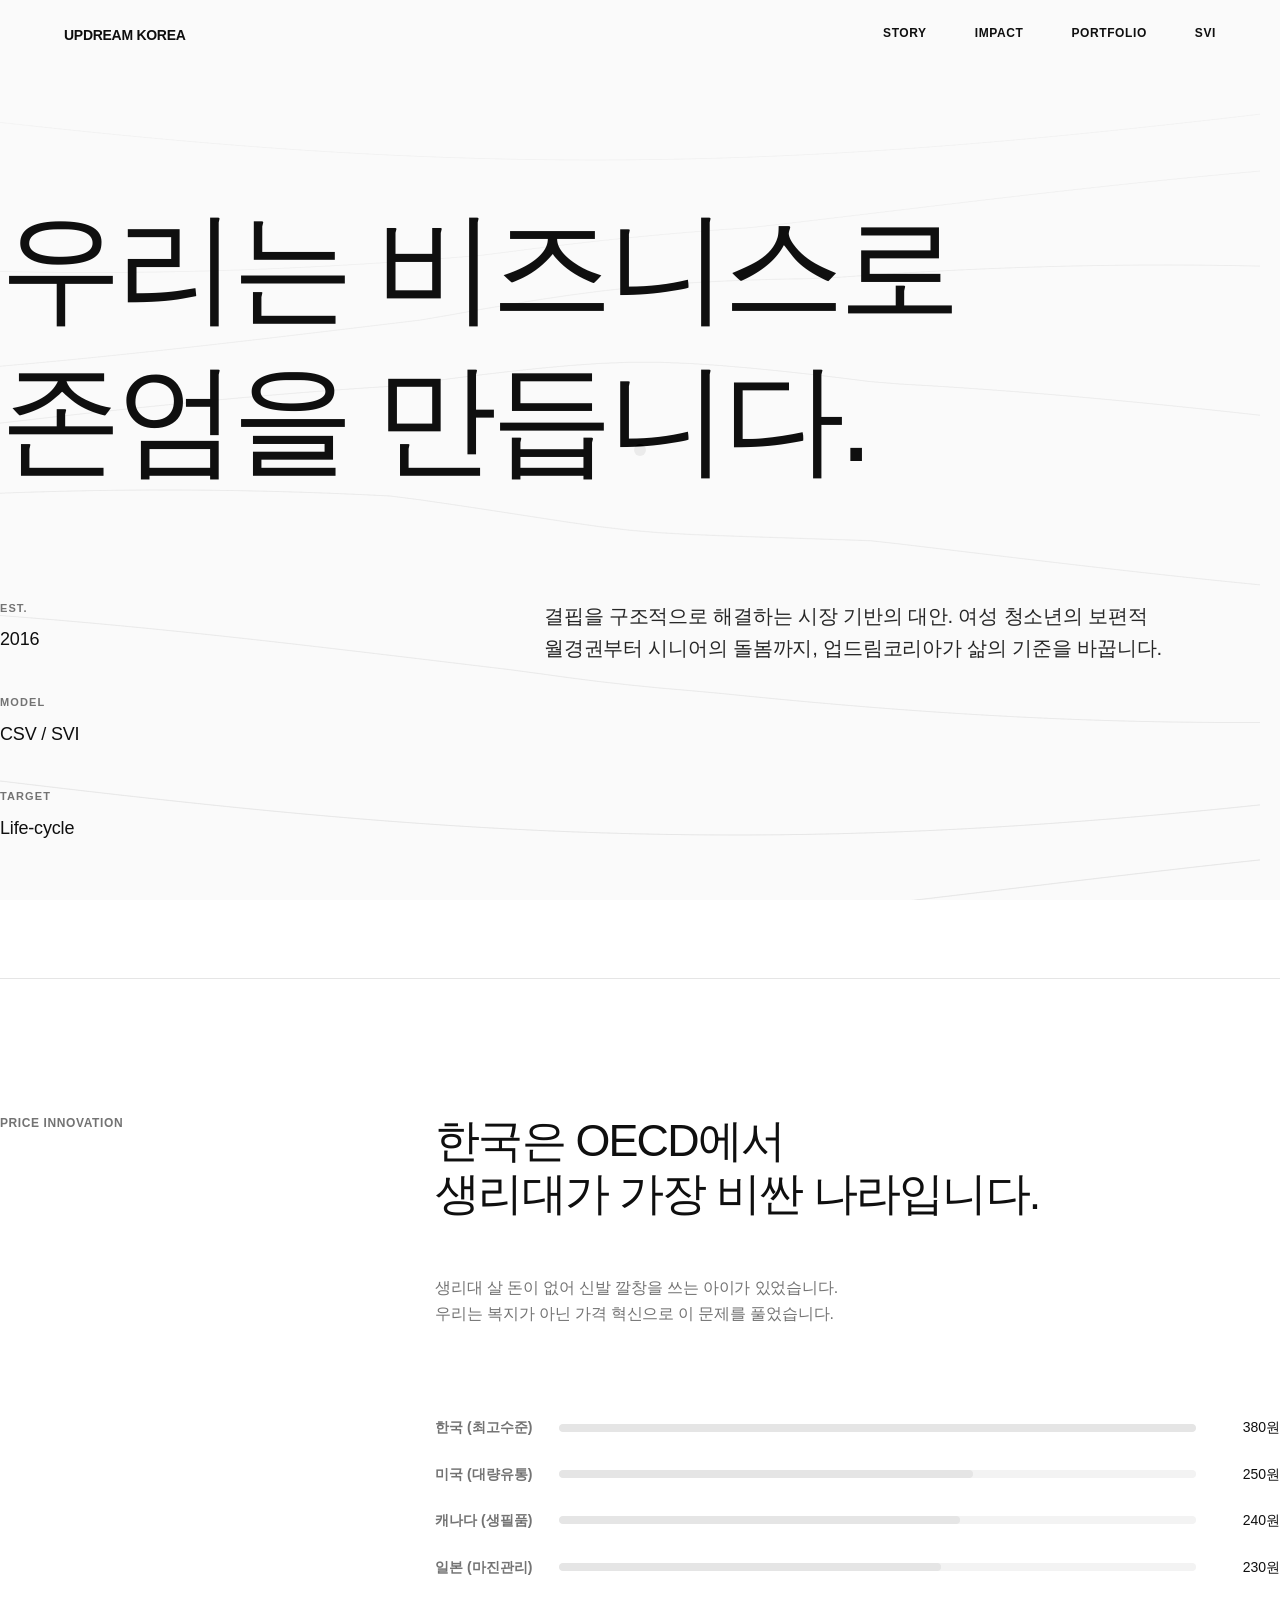
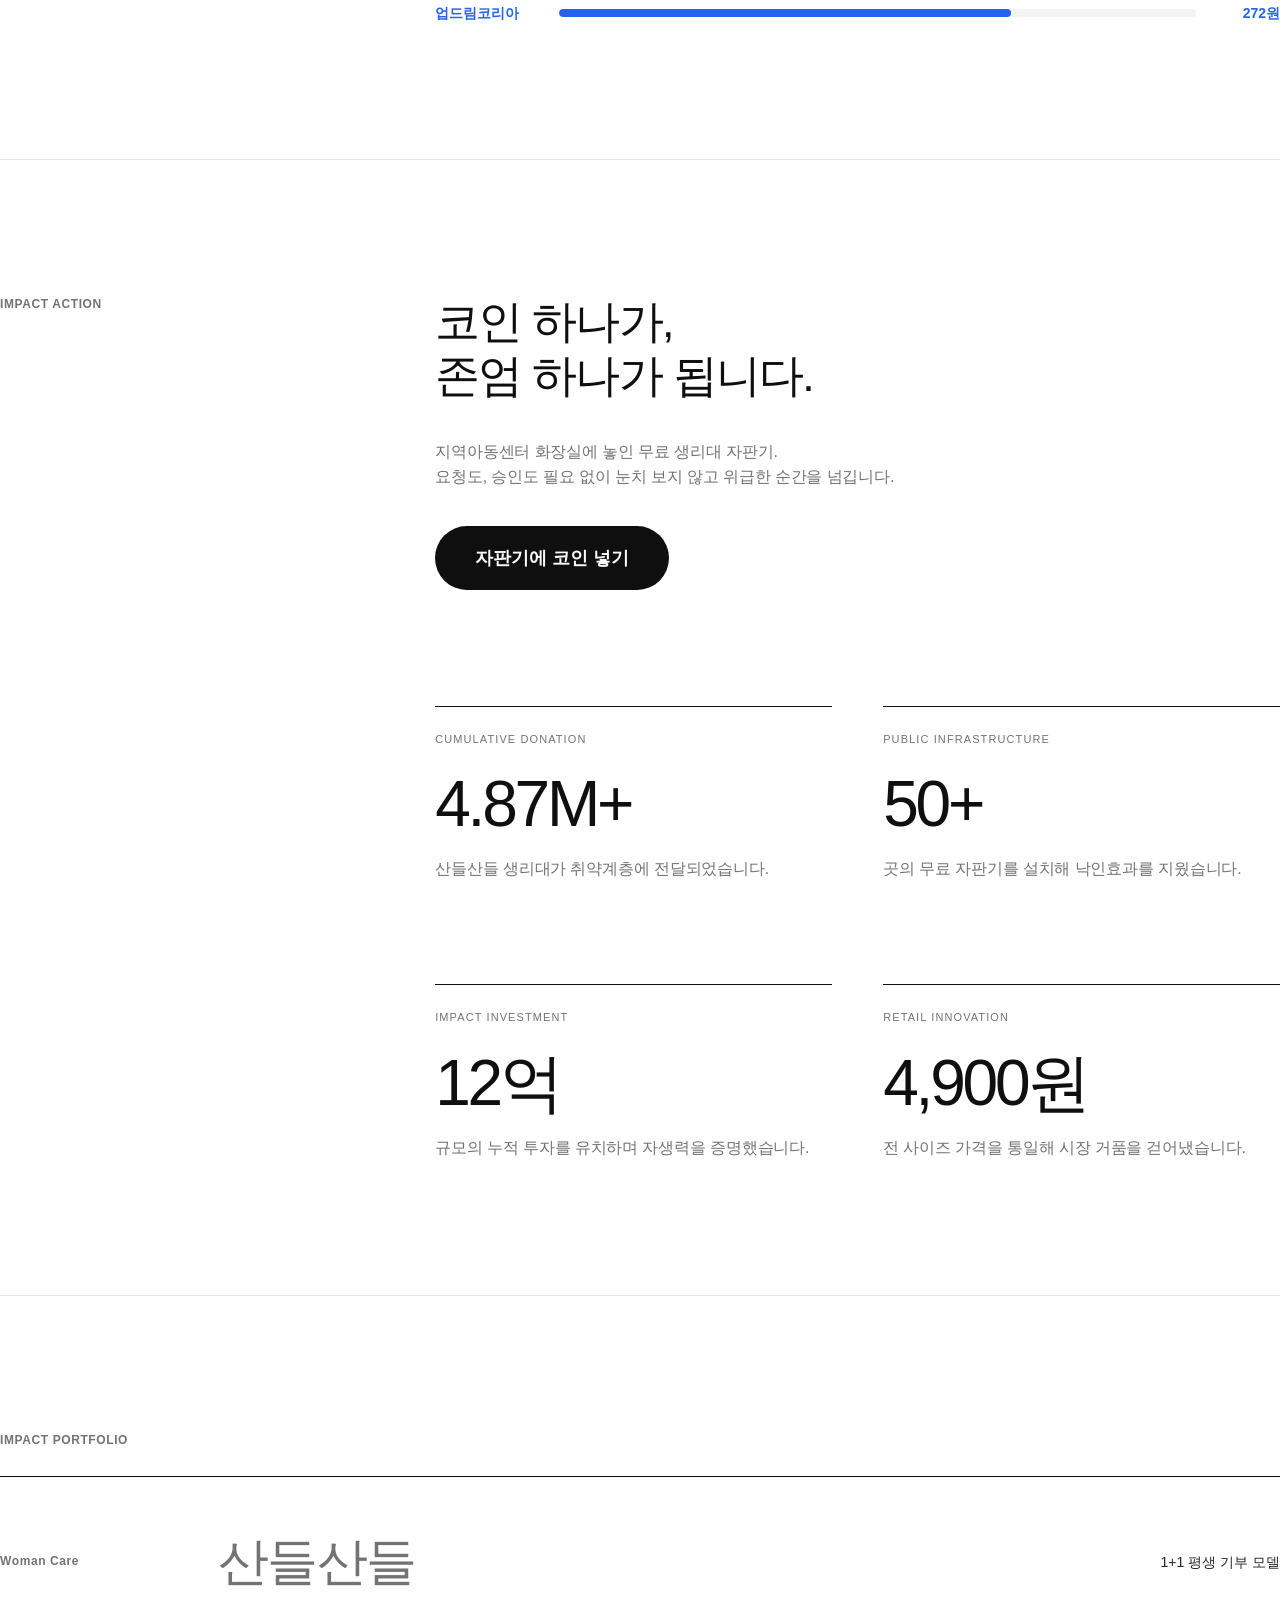
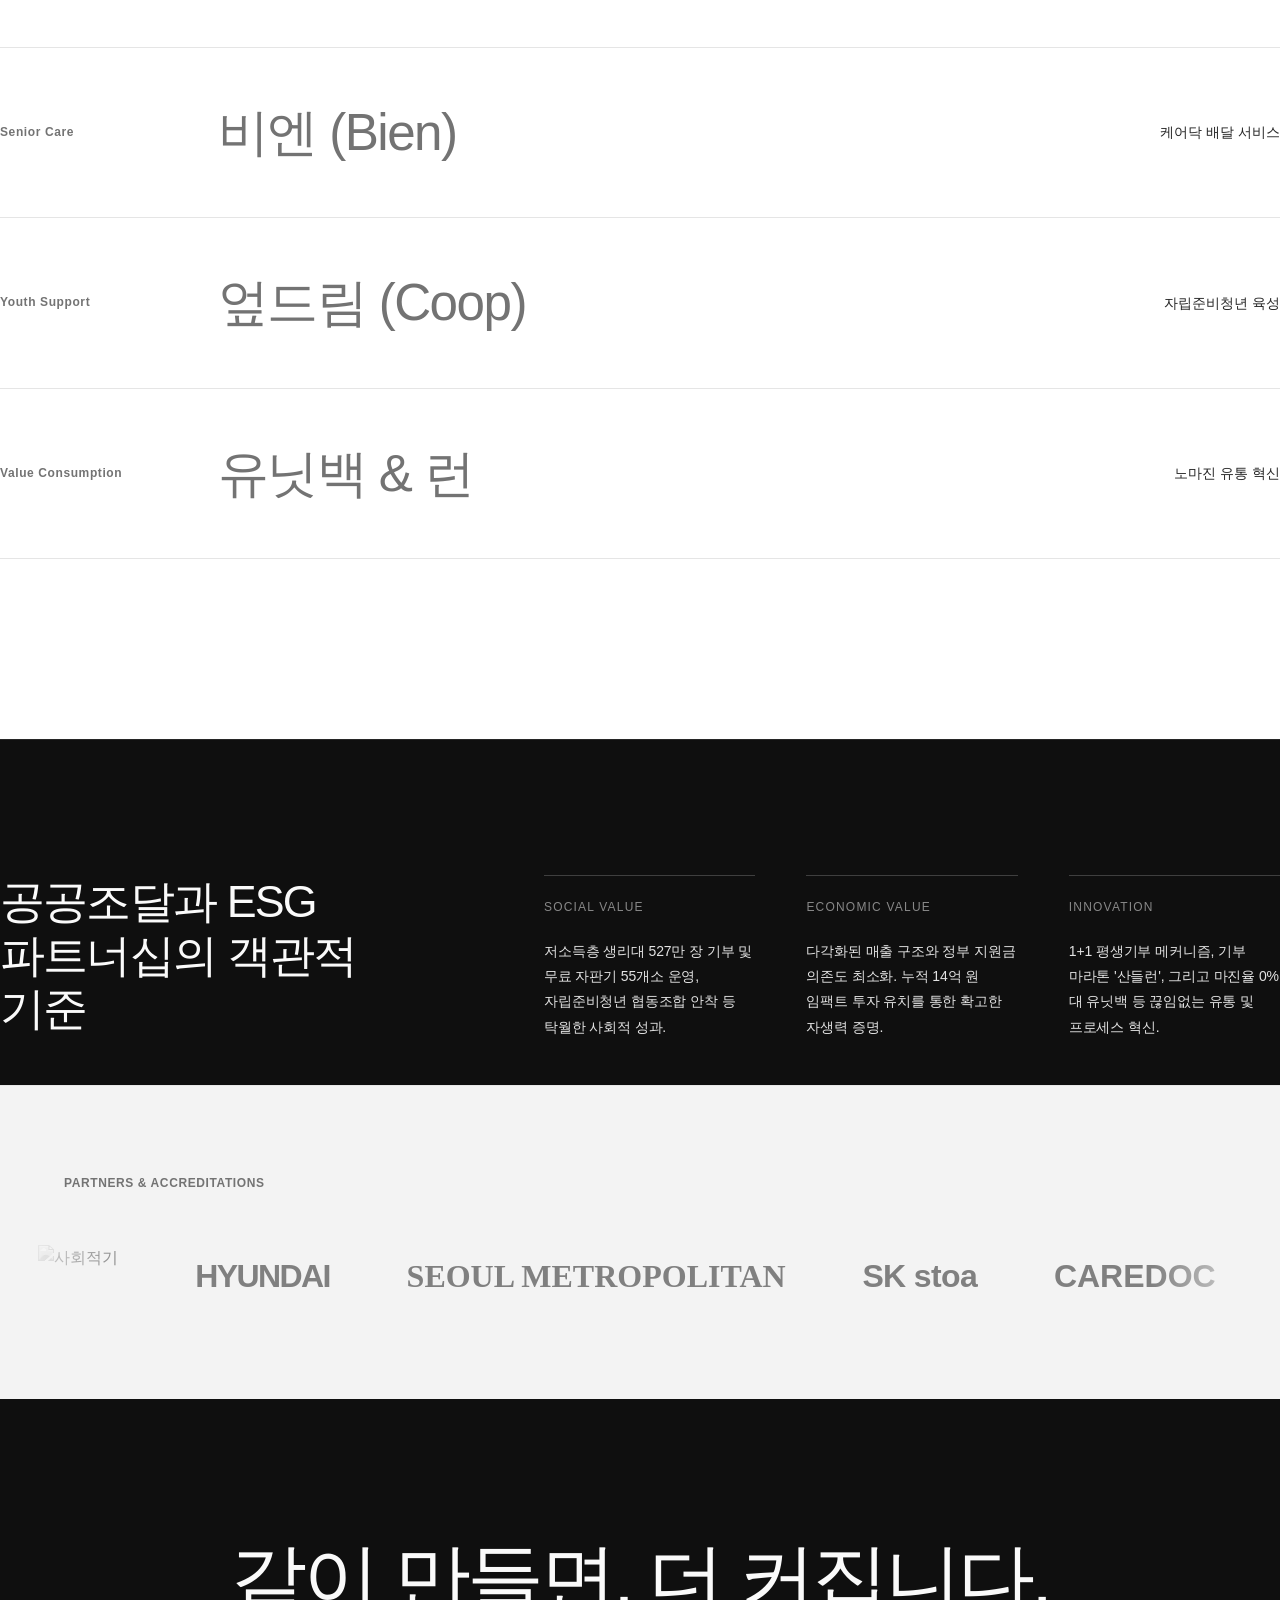
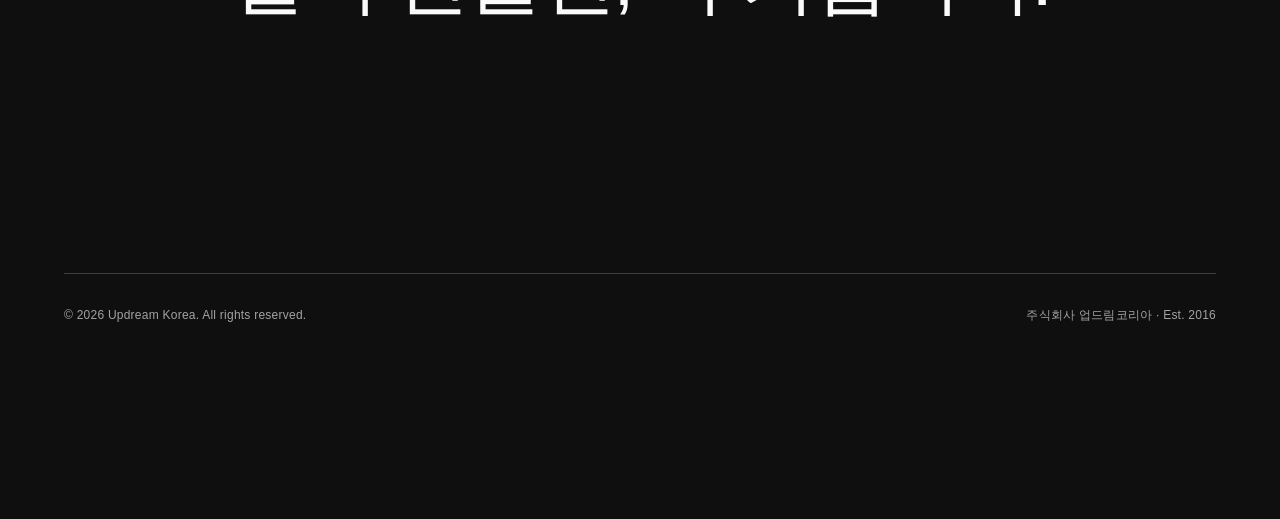
==== udk.html @ 342f90a7 "udk homepage" ====
<!DOCTYPE html>
<html lang="ko">
<head>
    <meta charset="UTF-8">
    <meta name="viewport" content="width=device-width, initial-scale=1.0, maximum-scale=1.0, user-scalable=no">
    <title>Updream Korea | SOTM Edition</title>
    <!-- 고급 폰트 로드 -->
    <link rel="stylesheet" as="style" crossorigin href="https://cdn.jsdelivr.net/gh/orioncactus/pretendard@v1.3.8/dist/web/static/pretendard.css" />
    <!-- 스무스 스크롤 로드 -->
    <script src="https://cdn.jsdelivr.net/gh/studio-freight/lenis@1.0.29/bundled/lenis.min.js"></script>
    <style>
        :root {
            --black: #0F0F0F;
            --white: #FAFAFA;
            --gray-100: #F3F3F3;
            --gray-300: #E5E5E5;
            --gray-500: #737373;
            --gray-800: #262626;
            --primary: #2563EB;
            --font-main: 'Pretendard', -apple-system, sans-serif;
            --ease-out-expo: cubic-bezier(0.19, 1, 0.22, 1);
            
            /* 반응형 넉넉한 좌우 여백 (모바일 최소 24px 보장) */
            --container-pad: clamp(24px, 5vw, 120px);
            --grid-gap: 2vw;
        }

        * { margin: 0; padding: 0; box-sizing: border-box; -webkit-font-smoothing: antialiased; }
        
        @media (hover: hover) and (pointer: fine) {
            body, a, button, .list-item { cursor: none !important; }
        }

        body { background-color: transparent; color: var(--black); font-family: var(--font-main); line-height: 1.6; overflow-x: hidden; }
        body.locked { overflow: hidden; height: 100vh; }

        /* 타이포그래피 */
        h1, h2, h3, h4 { font-weight: 500; letter-spacing: -0.04em; line-height: 1.25; word-break: keep-all; overflow-wrap: break-word; }
        p { letter-spacing: -0.01em; color: var(--gray-500); word-break: keep-all; }
        a { text-decoration: none; color: inherit; }
        
        .grid-container { width: 100%; padding: 0 var(--container-pad); display: grid; grid-template-columns: repeat(12, 1fr); gap: var(--grid-gap); }

        #preloader {
            position: fixed; top: 0; left: 0; width: 100vw; height: 100vh;
            background-color: var(--black); color: var(--white);
            display: flex; flex-direction: column; justify-content: center; align-items: center;
            z-index: 99999; transition: transform 1.2s var(--ease-out-expo); will-change: transform;
        }
        #preloader.hide { transform: translateY(-100%); }
        .loader-counter { font-size: clamp(4rem, 10vw, 12rem); font-weight: 400; letter-spacing: -0.05em; line-height: 1; margin-bottom: 20px;}
        .loader-text { font-size: 11px; text-transform: uppercase; letter-spacing: 0.2em; color: var(--gray-500); overflow: hidden; }
        .loader-text span { display: inline-block; transform: translateY(100%); transition: transform 0.5s ease; }
        .loader-text.active span { transform: translateY(0); }

        #interactive-canvas { position: fixed; top: 0; left: 0; width: 100vw; height: 100vh; z-index: -1; pointer-events: none; background-color: var(--white); }
        main, header, footer { position: relative; z-index: 10; }

        .custom-cursor {
            position: fixed; top: 0; left: 0; width: 12px; height: 12px;
            background-color: var(--black); border-radius: 50%;
            pointer-events: none; z-index: 9999;
            transform: translate(-50%, -50%);
            transition: width 0.4s var(--ease-out-expo), height 0.4s var(--ease-out-expo), background-color 0.4s, opacity 0.3s;
            mix-blend-mode: difference; will-change: transform;
        }
        .custom-cursor.hovered { width: 80px; height: 80px; background-color: #fff; }
        .custom-cursor.hovered::after {
            content: 'VIEW'; position: absolute; top: 50%; left: 50%; transform: translate(-50%, -50%);
            font-size: 10px; font-weight: 600; color: #000; letter-spacing: 0.1em;
        }

        .hover-image-reveal {
            position: fixed; top: 0; left: 0; width: 320px; height: 420px;
            pointer-events: none; z-index: 50; opacity: 0; visibility: hidden;
            transform: scale(0.9); transition: opacity 0.5s ease, transform 0.6s var(--ease-out-expo), visibility 0.5s;
            overflow: hidden; border-radius: 2px; will-change: transform;
        }
        .hover-image-reveal.active { opacity: 1; visibility: visible; transform: scale(1); }
        .hover-image-reveal img { width: 100%; height: 100%; object-fit: cover; filter: grayscale(100%); transform: scale(1.15); transition: transform 0.8s var(--ease-out-expo), filter 0.5s ease; }
        .hover-image-reveal.active img { transform: scale(1); filter: grayscale(0%); }

        .clip-text { overflow: hidden; display: inline-block; vertical-align: top; padding-bottom: 0.1em; } 
        .clip-text span { display: inline-block; transform: translateY(110%); transition: transform 1.2s var(--ease-out-expo); }
        .is-inview .clip-text span, .is-loaded .clip-text span { transform: translateY(0); }

        .fade-in { opacity: 0; transform: translateY(30px); transition: opacity 1.5s var(--ease-out-expo), transform 1.5s var(--ease-out-expo); }
        .is-inview.fade-in, .is-inview .fade-in, .is-loaded .fade-in { opacity: 1; transform: translateY(0); }

        header {
            position: fixed; top: 0; left: 0; right: 0;
            padding: 24px var(--container-pad); display: flex; justify-content: space-between; align-items: center;
            background: rgba(250, 250, 250, 0); z-index: 100;
            transition: transform 0.6s var(--ease-out-expo), background-color 0.6s ease, border-bottom 0.6s ease;
        }
        header.hide { transform: translateY(-100%); }
        header.scrolled { background: rgba(250, 250, 250, 0.85); backdrop-filter: blur(12px); -webkit-backdrop-filter: blur(12px); border-bottom: 1px solid rgba(0,0,0,0.05); }

        .logo { font-size: 14px; font-weight: 700; letter-spacing: -0.02em; text-transform: uppercase; }
        .nav-links { display: flex; gap: 48px; font-size: 12px; font-weight: 600; text-transform: uppercase; letter-spacing: 0.05em; }
        .nav-links a { position: relative; overflow: hidden; padding-bottom: 4px; }
        .nav-links a::after { content: ''; position: absolute; bottom: 0; left: 0; width: 100%; height: 1px; background-color: var(--black); transform: translateX(-101%); transition: transform 0.5s var(--ease-out-expo); }
        .nav-links a:hover::after { transform: translateX(0); }

        .hero { padding: 22vh 0 15vh; min-height: 100vh; display: flex; flex-direction: column; justify-content: flex-end; }
        .hero-title { grid-column: 1 / 13; font-size: clamp(3rem, 9.5vw, 11rem); margin-bottom: 8vh; line-height: 1.15; letter-spacing: -0.05em; }
        
        .hero-bottom-area { grid-column: 1 / 13; display: grid; grid-template-columns: repeat(12, 1fr); gap: var(--grid-gap); align-items: start;}
        .hero-meta { grid-column: 1 / 5; display: flex; flex-direction: column; gap: 40px; font-size: 11px; text-transform: uppercase; letter-spacing: 0.1em; font-weight: 600; color: var(--gray-500); }
        .meta-item { display: flex; flex-direction: column; gap: 8px; }
        .meta-value { font-size: 18px; font-weight: 500; letter-spacing: -0.01em; color: var(--black); text-transform: none; }
        .hero-subtitle { grid-column: 6 / 12; font-size: clamp(1.1rem, 1.6vw, 1.8rem); font-weight: 400; line-height: 1.6; color: var(--gray-800); }

        .content-section { padding: 15vh 0; border-top: 1px solid rgba(0,0,0,0.1); }
        .section-label { grid-column: 1 / 4; font-size: 12px; font-weight: 600; text-transform: uppercase; letter-spacing: 0.05em; color: var(--gray-500); }
        
        .pricing-content { grid-column: 5 / 13; display: flex; flex-direction: column; gap: 6vh; }
        .pricing-title { font-size: clamp(2rem, 3.5vw, 4.5rem); line-height: 1.2; letter-spacing: -0.04em; color: var(--black); }
        
        /* Bar Chart UI */
        .chart-container { display: flex; flex-direction: column; gap: 24px; margin-top: 4vh; }
        .bar-row { display: grid; grid-template-columns: 100px 1fr 60px; align-items: center; gap: 24px; font-size: 14px; }
        .bar-name { font-weight: 600; color: var(--gray-500); }
        .bar-track { width: 100%; height: 8px; background-color: var(--gray-100); border-radius: 4px; overflow: hidden; }
        .bar-fill { height: 100%; background-color: var(--gray-300); width: 0%; transition: width 1.5s var(--ease-out-expo); border-radius: 4px; }
        .bar-row.highlight .bar-fill { background-color: var(--primary); }
        .bar-row.highlight .bar-name, .bar-row.highlight .bar-price { color: var(--primary); font-weight: 700; }
        .bar-price { text-align: right; font-weight: 500; }

        /* Coin Button UI */
        .coin-action { grid-column: 5 / 13; display: flex; flex-direction: column; gap: 4vh; align-items: flex-start; }
        .coin-title { font-size: clamp(2rem, 3.5vw, 4.5rem); line-height: 1.2; letter-spacing: -0.04em; color: var(--black); }
        .coin-btn { 
            display: inline-flex; align-items: center; justify-content: center;
            padding: 20px 40px; font-size: 18px; font-weight: 600; color: var(--white);
            background-color: var(--black); border-radius: 99px; border: none;
            transition: all 0.4s var(--ease-out-expo);
        }
        .coin-btn:hover { transform: scale(1.05); background-color: var(--gray-800); }
        .coin-btn.success { background-color: var(--primary); transform: scale(1); pointer-events: none; }

        .data-content { grid-column: 5 / 13; display: grid; grid-template-columns: repeat(2, 1fr); gap: 8vw 4vw; }
        .data-block { border-top: 1px solid var(--black); padding-top: 24px; }
        .data-label { font-size: 11px; text-transform: uppercase; color: var(--gray-500); margin-bottom: 24px; display: block; letter-spacing: 0.1em;}
        .data-number { font-size: clamp(3rem, 5vw, 6rem); font-weight: 400; letter-spacing: -0.05em; line-height: 1; margin-bottom: 20px; }
        
        .list-wrapper { grid-column: 1 / 13; border-top: 1px solid var(--black); }
        .list-item { display: grid; grid-template-columns: repeat(12, 1fr); gap: var(--grid-gap); align-items: center; padding: 6vh 0; border-bottom: 1px solid rgba(0,0,0,0.1); transition: background-color 0.5s; position: relative; }
        .list-item:hover { background-color: rgba(240, 240, 240, 0.5); }
        .list-item:hover .item-title { padding-left: 2vw; color: var(--black); }
        .item-category { grid-column: 1 / 3; font-size: 12px; color: var(--gray-500); font-weight: 600; letter-spacing: 0.05em; }
        .item-title { grid-column: 3 / 10; font-size: clamp(2rem, 4vw, 5rem); font-weight: 400; letter-spacing: -0.03em; color: var(--gray-500); transition: padding-left 0.6s var(--ease-out-expo), color 0.5s ease; line-height: 1.2; }
        .item-metric { grid-column: 10 / 13; font-size: 14px; font-weight: 500; text-align: right; color: var(--gray-800); }

        /* SVI 영역과 푸터의 배경색을 완벽히 통일하고 간격을 조절합니다 */
        .svi-section { padding: 15vh 0 5vh; background: var(--black); color: var(--white); border-top: 1px solid rgba(255,255,255,0.1);}
        .svi-title { grid-column: 1 / 5; font-size: clamp(2rem, 3.5vw, 4rem); line-height: 1.2; }
        .svi-grid { grid-column: 6 / 13; display: grid; grid-template-columns: repeat(3, 1fr); gap: 4vw; }
        .svi-item { border-top: 1px solid rgba(255,255,255,0.2); padding-top: 24px; }
        .svi-item h4 { font-size: 12px; text-transform: uppercase; letter-spacing: 0.1em; color: #888; margin-bottom: 24px; }
        .svi-item p { font-size: 14px; color: var(--white); line-height: 1.8; opacity: 0.9;}

        /* Infinite Marquee Section (Light Mode Refined) */
        .partners-section { background: var(--gray-100); padding: 10vh 0; overflow: hidden; border-top: 1px solid rgba(0,0,0,0.05); }
        .marquee-wrapper { position: relative; display: flex; width: 100vw; overflow: hidden; mask-image: linear-gradient(to right, transparent, black 10%, black 90%, transparent); -webkit-mask-image: linear-gradient(to right, transparent, black 10%, black 90%, transparent); }
        .marquee-track { display: flex; white-space: nowrap; align-items: center; gap: 6vw; padding: 0 3vw; animation: scroll-left 40s linear infinite; will-change: transform; }
        .marquee-wrapper:hover .marquee-track { animation-play-state: paused; }
        
        @keyframes scroll-left { 0% { transform: translateX(0); } 100% { transform: translateX(calc(-50% - 3vw)); } }
        
        /* 밝은 배경에 맞춘 로고 스타일링 */
        .partner-item { display: inline-flex; align-items: center; justify-content: center; opacity: 0.5; transition: all 0.4s var(--ease-out-expo); cursor: none; }
        .partner-item.txt-logo { font-size: clamp(20px, 3vw, 32px); color: var(--black); } /* 텍스트 색상 검은색으로 변경 */
        .partner-item img { height: clamp(40px, 5vw, 64px); object-fit: contain; filter: grayscale(100%); transition: all 0.4s var(--ease-out-expo); mix-blend-mode: multiply; } /* 밝은 배경에 맞게 블렌드 모드 수정 */
        
        .marquee-wrapper:hover .partner-item { opacity: 0.2; }
        .marquee-wrapper .partner-item:hover { opacity: 1; transform: scale(1.1); }
        .partner-item:hover img { filter: grayscale(0%); mix-blend-mode: normal; } /* 호버 시 원본 색상 */

        /* Footer */
        /* 불필요한 거대 패딩을 줄이고, 최소 높이를 지정하여 중앙 정렬 유도 */
        footer { padding: 15vh 0 5vh; background: var(--black); color: var(--white); display: flex; flex-direction: column; justify-content: space-between; min-height: 80vh; }
        
        /* CTA 래퍼의 하단 마진을 완전히 제거하고 위아래 자동 여백으로 중앙 정렬 */
        .footer-cta-wrap { grid-column: 1 / 13; margin-top: auto; margin-bottom: auto; text-align: center; display: flex; justify-content: center; align-items: center;}
        
        .magnetic-wrap { display: inline-block; padding: 40px; cursor: pointer; }
        .footer-cta { font-size: clamp(3rem, 6vw, 8rem); font-weight: 400; line-height: 1.1; letter-spacing: -0.05em; display: inline-block; position: relative; transition: transform 0.4s cubic-bezier(0.175, 0.885, 0.32, 1.275); will-change: transform; }
        .footer-cta a { color: var(--white); transition: color 0.3s; }
        .footer-cta a:hover { color: var(--gray-500); }
        .footer-cta::after { content: ''; position: absolute; bottom: 0; left: 0; width: 100%; height: 2px; background-color: var(--white); transform: scaleX(0); transform-origin: right; transition: transform 0.6s var(--ease-out-expo); }
        .magnetic-wrap:hover .footer-cta::after { transform: scaleX(1); transform-origin: left; }

        /* 하단 정보 섹션 위쪽 여백 조정 */
        .footer-info { grid-column: 1 / 13; border-top: 1px solid rgba(255,255,255,0.2); padding-top: 32px; display: flex; justify-content: space-between; font-size: 12px; color: #A3A3A3; letter-spacing: 0.02em; margin-top: 10vh;}

        @media (max-width: 992px) {
            h1, h2, h3, h4, .item-title, .pricing-title, .coin-title, .svi-title, .footer-cta { line-height: 1.35 !important; }
            .hero-title { font-size: 13vw; margin-bottom: 8vh; word-break: keep-all; }
            
            .hero-bottom-area { display: flex; flex-direction: column; gap: 40px; }
            .hero-meta { flex-direction: row; flex-wrap: wrap; gap: 24px; margin-bottom: 0; }
            .hero-subtitle { font-size: 1.1rem; line-height: 1.6; }
            
            .section-label { grid-column: 1 / 13; margin-bottom: 4vh; }
            .pricing-content, .coin-action, .data-content { grid-column: 1 / 13; }
            .data-content { grid-template-columns: 1fr; gap: 8vh; }
            
            .item-category { grid-column: 1 / 13; margin-bottom: 1vh;}
            .item-title { grid-column: 1 / 13; font-size: 9vw;}
            .item-metric { grid-column: 1 / 13; text-align: left; margin-top: 2vh;}

            .svi-title { grid-column: 1 / 13; margin-bottom: 6vh; }
            .svi-grid { grid-column: 1 / 13; grid-template-columns: 1fr; gap: 6vh; }
            
            /* 모바일에서 푸터 최소 높이 조정 */
            footer { min-height: 60vh; padding: 10vh 0 5vh;}
        }
        @media (max-width: 768px) { 
            .nav-links { display: none; } 
            .footer-info { flex-direction: column; gap: 16px; text-align: center; }
            .bar-row { grid-template-columns: 80px 1fr 50px; }
        }
    </style>
</head>
<body class="locked">

    <!-- Preloader -->
    <div id="preloader">
        <div class="loader-counter" id="loader-count">0</div>
        <div class="loader-text" id="loader-text"><span>Loading Social Impact</span></div>
    </div>

    <!-- Canvas Background -->
    <canvas id="interactive-canvas"></canvas>

    <!-- Custom Cursor -->
    <div class="custom-cursor" id="cursor"></div>

    <!-- Floating Hover Image -->
    <div class="hover-image-reveal" id="hover-img-container">
        <img src="" alt="Portfolio Preview" id="hover-img">
    </div>

    <!-- Header -->
    <header id="header">
        <div class="logo">Updream Korea</div>
        <nav class="nav-links">
            <a href="#" class="custom-hover">Story</a>
            <a href="#" class="custom-hover">Impact</a>
            <a href="#" class="custom-hover">Portfolio</a>
            <a href="#" class="custom-hover">SVI</a>
        </nav>
    </header>

    <main id="main-content">
        <section class="hero grid-container observer-target">
            <h1 class="hero-title" data-parallax="0.05">
                <div class="clip-text"><span>우리는 비즈니스로</span></div><br>
                <div class="clip-text"><span style="transition-delay: 0.1s">존엄을 만듭니다.</span></div>
            </h1>
            
            <div class="hero-bottom-area fade-in" style="transition-delay: 0.4s">
                <div class="hero-meta">
                    <div class="meta-item"><span>Est.</span><span class="meta-value">2016</span></div>
                    <div class="meta-item"><span>Model</span><span class="meta-value">CSV / SVI</span></div>
                    <div class="meta-item"><span>Target</span><span class="meta-value">Life-cycle</span></div>
                </div>
                <p class="hero-subtitle">
                    결핍을 구조적으로 해결하는 시장 기반의 대안. 여성 청소년의 보편적 월경권부터 시니어의 돌봄까지, 업드림코리아가 삶의 기준을 바꿉니다.
                </p>
            </div>
        </section>

        <section class="content-section grid-container observer-target">
            <div class="section-label" data-parallax="-0.03">Price Innovation</div>
            <div class="pricing-content fade-in">
                <h2 class="pricing-title">한국은 OECD에서<br>생리대가 가장 비싼 나라입니다.</h2>
                <p>생리대 살 돈이 없어 신발 깔창을 쓰는 아이가 있었습니다.<br>우리는 복지가 아닌 가격 혁신으로 이 문제를 풀었습니다.</p>
                
                <div class="chart-container">
                    <div class="bar-row">
                        <span class="bar-name">한국 (최고수준)</span>
                        <div class="bar-track"><div class="bar-fill" data-width="100%"></div></div>
                        <span class="bar-price">380원</span>
                    </div>
                    <div class="bar-row">
                        <span class="bar-name">미국 (대량유통)</span>
                        <div class="bar-track"><div class="bar-fill" data-width="65%"></div></div>
                        <span class="bar-price">250원</span>
                    </div>
                    <div class="bar-row">
                        <span class="bar-name">캐나다 (생필품)</span>
                        <div class="bar-track"><div class="bar-fill" data-width="63%"></div></div>
                        <span class="bar-price">240원</span>
                    </div>
                    <div class="bar-row">
                        <span class="bar-name">일본 (마진관리)</span>
                        <div class="bar-track"><div class="bar-fill" data-width="60%"></div></div>
                        <span class="bar-price">230원</span>
                    </div>
                    <div class="bar-row highlight">
                        <span class="bar-name">업드림코리아</span>
                        <div class="bar-track"><div class="bar-fill" data-width="71%"></div></div>
                        <span class="bar-price">272원</span>
                    </div>
                </div>
            </div>
        </section>

        <section class="content-section grid-container observer-target">
            <div class="section-label" data-parallax="-0.03">Impact Action</div>
            
            <div class="coin-action fade-in">
                <h2 class="coin-title">코인 하나가,<br>존엄 하나가 됩니다.</h2>
                <p>지역아동센터 화장실에 놓인 무료 생리대 자판기.<br>요청도, 승인도 필요 없이 눈치 보지 않고 위급한 순간을 넘깁니다.</p>
                <button class="coin-btn custom-hover" id="coin-btn">자판기에 코인 넣기</button>
            </div>

            <div class="data-content fade-in" style="margin-top: 10vh;">
                <div class="data-block">
                    <span class="data-label">Cumulative Donation</span>
                    <div class="data-number"><span class="counter" data-target="5.27" data-format="float">0.00</span>M+</div>
                    <p>산들산들 생리대가 취약계층에 전달되었습니다.</p>
                </div>
                <div class="data-block">
                    <span class="data-label">Public Infrastructure</span>
                    <div class="data-number"><span class="counter" data-target="55" data-format="int">0</span>+</div>
                    <p>곳의 무료 자판기를 설치해 낙인효과를 지웠습니다.</p>
                </div>
                <div class="data-block">
                    <span class="data-label">Impact Investment</span>
                    <div class="data-number"><span class="counter" data-target="14" data-format="int">0</span>억</div>
                    <p>규모의 누적 투자를 유치하며 자생력을 증명했습니다.</p>
                </div>
                <div class="data-block">
                    <span class="data-label">Retail Innovation</span>
                    <div class="data-number">4,900원</div>
                    <p>전 사이즈 가격을 통일해 시장 거품을 걷어냈습니다.</p>
                </div>
            </div>
        </section>

        <section class="content-section grid-container observer-target" style="padding-bottom: 20vh;">
            <div class="section-label" data-parallax="-0.05">Impact Portfolio</div>
            <div class="list-wrapper fade-in">
                <div class="list-item custom-hover portfolio-item" data-img="https://images.unsplash.com/photo-1596392927852-2a4273305b0d?q=80&w=600&auto=format&fit=crop">
                    <div class="item-category">Woman Care</div>
                    <div class="item-title">산들산들</div>
                    <div class="item-metric">1+1 평생 기부 모델</div>
                </div>
                <div class="list-item custom-hover portfolio-item" data-img="https://images.unsplash.com/photo-1529156069898-49953e39b3ac?q=80&w=600&auto=format&fit=crop">
                    <div class="item-category">Senior Care</div>
                    <div class="item-title">비엔 (Bien)</div>
                    <div class="item-metric">케어닥 배달 서비스</div>
                </div>
                <div class="list-item custom-hover portfolio-item" data-img="https://images.unsplash.com/photo-1517486808906-6ca8b3f04846?q=80&w=600&auto=format&fit=crop">
                    <div class="item-category">Youth Support</div>
                    <div class="item-title">엎드림 (Coop)</div>
                    <div class="item-metric">자립준비청년 육성</div>
                </div>
                <div class="list-item custom-hover portfolio-item" data-img="https://images.unsplash.com/photo-1553531384-cc64ac80f931?q=80&w=600&auto=format&fit=crop">
                    <div class="item-category">Value Consumption</div>
                    <div class="item-title">유닛백 & 런</div>
                    <div class="item-metric">노마진 유통 혁신</div>
                </div>
            </div>
        </section>

        <section class="svi-section grid-container observer-target">
            <h2 class="svi-title fade-in">공공조달과 ESG<br>파트너십의 객관적 기준</h2>
            <div class="svi-grid fade-in" style="transition-delay: 0.2s;">
                <div class="svi-item custom-hover">
                    <h4>Social Value</h4>
                    <p>저소득층 생리대 527만 장 기부 및 무료 자판기 55개소 운영, 자립준비청년 협동조합 안착 등 탁월한 사회적 성과.</p>
                </div>
                <div class="svi-item custom-hover">
                    <h4>Economic Value</h4>
                    <p>다각화된 매출 구조와 정부 지원금 의존도 최소화. 누적 14억 원 임팩트 투자 유치를 통한 확고한 자생력 증명.</p>
                </div>
                <div class="svi-item custom-hover">
                    <h4>Innovation</h4>
                    <p>1+1 평생기부 메커니즘, 기부 마라톤 '산들런', 그리고 마진율 0%대 유닛백 등 끊임없는 유통 및 프로세스 혁신.</p>
                </div>
            </div>
        </section>

        <section class="partners-section observer-target">
            <div class="grid-container">
                <h2 class="section-label fade-in" style="grid-column: 1 / 13; margin-bottom: 6vh; color: var(--gray-500);">
                    Partners & Accreditations
                </h2>
            </div>
            
            <div class="marquee-wrapper fade-in">
                <div class="marquee-track">
                    <!-- Set 1 -->
                    <div class="partner-item custom-hover"><img src="https://yssec.kr/style/img/info/social_logo.jpg" alt="사회적기업"></div>
                    <div class="partner-item txt-logo custom-hover" style="font-family: sans-serif; font-weight: 700; letter-spacing: -0.05em;">HYUNDAI</div>
                    <div class="partner-item txt-logo custom-hover" style="font-family: serif; font-weight: 700;">SEOUL METROPOLITAN</div>
                    <div class="partner-item txt-logo custom-hover" style="font-family: sans-serif; font-weight: 800; letter-spacing: -0.02em;">SK stoa</div>
                    <div class="partner-item txt-logo custom-hover" style="font-family: sans-serif; font-weight: 600;">CAREDOC</div>
                    <div class="partner-item txt-logo custom-hover" style="font-family: sans-serif; font-weight: 700;">G-FOUNDATION</div>
                    
                    <!-- Set 2 (For infinite loop) -->
                    <div class="partner-item custom-hover"><img src="https://yssec.kr/style/img/info/social_logo.jpg" alt="사회적기업"></div>
                    <div class="partner-item txt-logo custom-hover" style="font-family: sans-serif; font-weight: 700; letter-spacing: -0.05em;">HYUNDAI</div>
                    <div class="partner-item txt-logo custom-hover" style="font-family: serif; font-weight: 700;">SEOUL METROPOLITAN</div>
                    <div class="partner-item txt-logo custom-hover" style="font-family: sans-serif; font-weight: 800; letter-spacing: -0.02em;">SK stoa</div>
                    <div class="partner-item txt-logo custom-hover" style="font-family: sans-serif; font-weight: 600;">CAREDOC</div>
                    <div class="partner-item txt-logo custom-hover" style="font-family: sans-serif; font-weight: 700;">G-FOUNDATION</div>
                </div>
            </div>
        </section>
    </main>

    <footer class="grid-container">
        <div class="footer-cta-wrap" data-parallax="-0.03">
            <div class="magnetic-wrap custom-hover" id="magnetic-area">
                <div class="footer-cta" id="magnetic-target"><a href="#">같이 만들면, 더 커집니다.</a></div>
            </div>
        </div>
        <div class="footer-info">
            <span>© 2026 Updream Korea. All rights reserved.</span>
            <span>주식회사 업드림코리아 · Est. 2016</span>
        </div>
    </footer>

    <script>
        document.addEventListener("DOMContentLoaded", () => {
            
            // 1. Cinematic Preloader
            const preloader = document.getElementById('preloader');
            const countEl = document.getElementById('loader-count');
            const loaderText = document.getElementById('loader-text');
            const mainContent = document.getElementById('main-content');
            
            let loadProgress = 0;
            setTimeout(() => loaderText.classList.add('active'), 100);

            const loadInterval = setInterval(() => {
                loadProgress += Math.floor(Math.random() * 8) + 2; // 조금 더 빠르게 로딩
                if (loadProgress >= 100) {
                    loadProgress = 100;
                    clearInterval(loadInterval);
                    countEl.innerText = loadProgress;
                    setTimeout(() => {
                        preloader.classList.add('hide');
                        document.body.classList.remove('locked');
                        initLenis();
                        setTimeout(() => mainContent.classList.add('is-loaded'), 600);
                    }, 500);
                } else {
                    countEl.innerText = loadProgress;
                }
            }, 30);

            // 2. Custom Cursor & Hover Image Follow (Boundary Check added)
            const cursor = document.getElementById('cursor');
            const hoverContainer = document.getElementById('hover-img-container');
            const hoverImg = document.getElementById('hover-img');
            
            let mouseX = window.innerWidth / 2, mouseY = window.innerHeight / 2;
            let cursorX = mouseX, cursorY = mouseY, imgX = mouseX, imgY = mouseY;
            let isMouseInWindow = true; 

            // 브라우저 밖으로 마우스가 나가면 커서 숨기기
            document.addEventListener('mouseleave', () => { cursor.style.opacity = '0'; isMouseInWindow = false; });
            document.addEventListener('mouseenter', () => { cursor.style.opacity = '1'; isMouseInWindow = true; });
            window.addEventListener('mousemove', (e) => { mouseX = e.clientX; mouseY = e.clientY; });

            function animateCursor() {
                cursorX += (mouseX - cursorX) * 0.2; cursorY += (mouseY - cursorY) * 0.2;
                cursor.style.transform = `translate(${cursorX}px, ${cursorY}px) translate(-50%, -50%)`;
                
                imgX += (mouseX - imgX) * 0.08; imgY += (mouseY - imgY) * 0.08;
                hoverContainer.style.transform = `translate(${imgX + 40}px, ${imgY - 200}px)`;
                
                requestAnimationFrame(animateCursor);
            }
            animateCursor();

            document.querySelectorAll('.custom-hover').forEach(el => {
                el.addEventListener('mouseenter', () => cursor.classList.add('hovered'));
                el.addEventListener('mouseleave', () => cursor.classList.remove('hovered'));
            });

            document.querySelectorAll('.portfolio-item').forEach(item => {
                item.addEventListener('mouseenter', () => {
                    hoverImg.src = item.getAttribute('data-img');
                    hoverContainer.classList.add('active');
                });
                item.addEventListener('mouseleave', () => hoverContainer.classList.remove('active'));
            });

            // 3. Canvas Interactive Wave (Optimization Added)
            const canvas = document.getElementById('interactive-canvas');
            const ctx = canvas.getContext('2d');
            let width, height, time = 0;
            
            function resize() { width = canvas.width = window.innerWidth; height = canvas.height = window.innerHeight; }
            window.addEventListener('resize', resize); resize();

            function drawWaveCanvas() {
                // 캔버스 렌더링 최적화: 항시 렌더링하여 하단에서도 인터랙션 유지
                ctx.fillStyle = 'rgba(250, 250, 250, 0.4)';
                ctx.fillRect(0, 0, width, height);
                time += 0.005; ctx.lineWidth = 1;
                
                const linesCount = 8;
                for (let i = 0; i < linesCount; i++) {
                    ctx.beginPath();
                    ctx.strokeStyle = `rgba(0, 0, 0, ${0.02 + (i * 0.005)})`; 
                    let yOffset = (height / linesCount) * i + 100;
                    for (let x = 0; x <= width; x += 30) {
                        let y = yOffset + Math.sin(x * 0.002 + time + i) * 60;
                        let dx = x - mouseX; let dy = y - mouseY; let dist = Math.sqrt(dx * dx + dy * dy);
                        if (dist < 250 && isMouseInWindow) {
                            let force = (250 - dist) / 250;
                            y += Math.sin(time * 1.5) * force * 40 * (dy > 0 ? 1 : -1); 
                        }
                        if (x === 0) ctx.moveTo(x, y); else ctx.lineTo(x, y);
                    }
                    ctx.stroke();
                }
                requestAnimationFrame(drawWaveCanvas);
            }
            drawWaveCanvas();

            // 4. Lenis (Smooth Scrolling) & Parallax
            function initLenis() {
                const lenis = new Lenis({ duration: 1.2, easing: (t) => Math.min(1, 1.001 - Math.pow(2, -10 * t)), direction: 'vertical', smooth: true });
                const parallaxElements = document.querySelectorAll('[data-parallax]');

                lenis.on('scroll', (e) => {
                    const currentScroll = e.animatedScroll;
                    const header = document.getElementById('header');
                    
                    if (currentScroll > 50) header.classList.add('scrolled');
                    else header.classList.remove('scrolled');
                    
                    if (currentScroll > window.lastScroll && currentScroll > 200) header.classList.add('hide');
                    else header.classList.remove('hide');
                    window.lastScroll = currentScroll;

                    parallaxElements.forEach(el => {
                        const speed = parseFloat(el.getAttribute('data-parallax'));
                        el.style.transform = `translate3d(0, ${currentScroll * speed}px, 0)`;
                    });
                });
                function raf(time) { lenis.raf(time); requestAnimationFrame(raf); }
                requestAnimationFrame(raf);
            }

            // 5. Coin Button Interaction
            const coinBtn = document.getElementById('coin-btn');
            if(coinBtn) {
                coinBtn.addEventListener('click', () => {
                    coinBtn.classList.add('success');
                    coinBtn.innerText = '코인 투입 및 지급 완료 💧';
                    
                    // 3초 후 원상태 복구
                    setTimeout(() => {
                        coinBtn.classList.remove('success');
                        coinBtn.innerText = '자판기에 코인 넣기';
                    }, 3000);
                });
            }

            // 6. Magnetic CTA Logic
            const magnetArea = document.getElementById('magnetic-area');
            const magnetTarget = document.getElementById('magnetic-target');
            if(magnetArea && magnetTarget) {
                magnetArea.addEventListener('mousemove', function(e) {
                    const rect = this.getBoundingClientRect();
                    const x = e.clientX - rect.left - rect.width / 2;
                    const y = e.clientY - rect.top - rect.height / 2;
                    magnetTarget.style.transform = `translate(${x * 0.3}px, ${y * 0.3}px)`;
                });
                magnetArea.addEventListener('mouseleave', () => magnetTarget.style.transform = `translate(0px, 0px)`);
            }

            // 7. Scroll Reveal & Number Counter
            const revealObserver = new IntersectionObserver((entries, observer) => {
                entries.forEach(entry => {
                    if (entry.isIntersecting) {
                        entry.target.classList.add('is-inview');
                        
                        // 바 차트 애니메이션 트리거
                        const barFills = entry.target.querySelectorAll('.bar-fill');
                        barFills.forEach(bar => {
                            const w = bar.getAttribute('data-width');
                            if(w) bar.style.width = w;
                        });

                        observer.unobserve(entry.target);
                    }
                });
            }, { root: null, rootMargin: '0px', threshold: 0.15 });
            document.querySelectorAll('.observer-target').forEach(el => revealObserver.observe(el));

            const countObserver = new IntersectionObserver((entries, observer) => {
                entries.forEach(entry => {
                    if (entry.isIntersecting) {
                        const target = entry.target;
                        const endValue = parseFloat(target.getAttribute('data-target'));
                        const isFloat = target.getAttribute('data-format') === 'float';
                        const duration = 2500, startTime = performance.now();
                        const updateCount = (currentTime) => {
                            const progress = Math.min((currentTime - startTime) / duration, 1);
                            const easeOut = progress === 1 ? 1 : 1 - Math.pow(2, -10 * progress);
                            const current = endValue * easeOut;
                            target.textContent = isFloat ? current.toFixed(2) : Math.floor(current);
                            if (progress < 1) requestAnimationFrame(updateCount);
                        };
                        requestAnimationFrame(updateCount);
                        observer.unobserve(target);
                    }
                });
            }, { threshold: 0.5 });
            document.querySelectorAll('.counter').forEach(el => countObserver.observe(el));
        });
    </script>
</body>
</html>
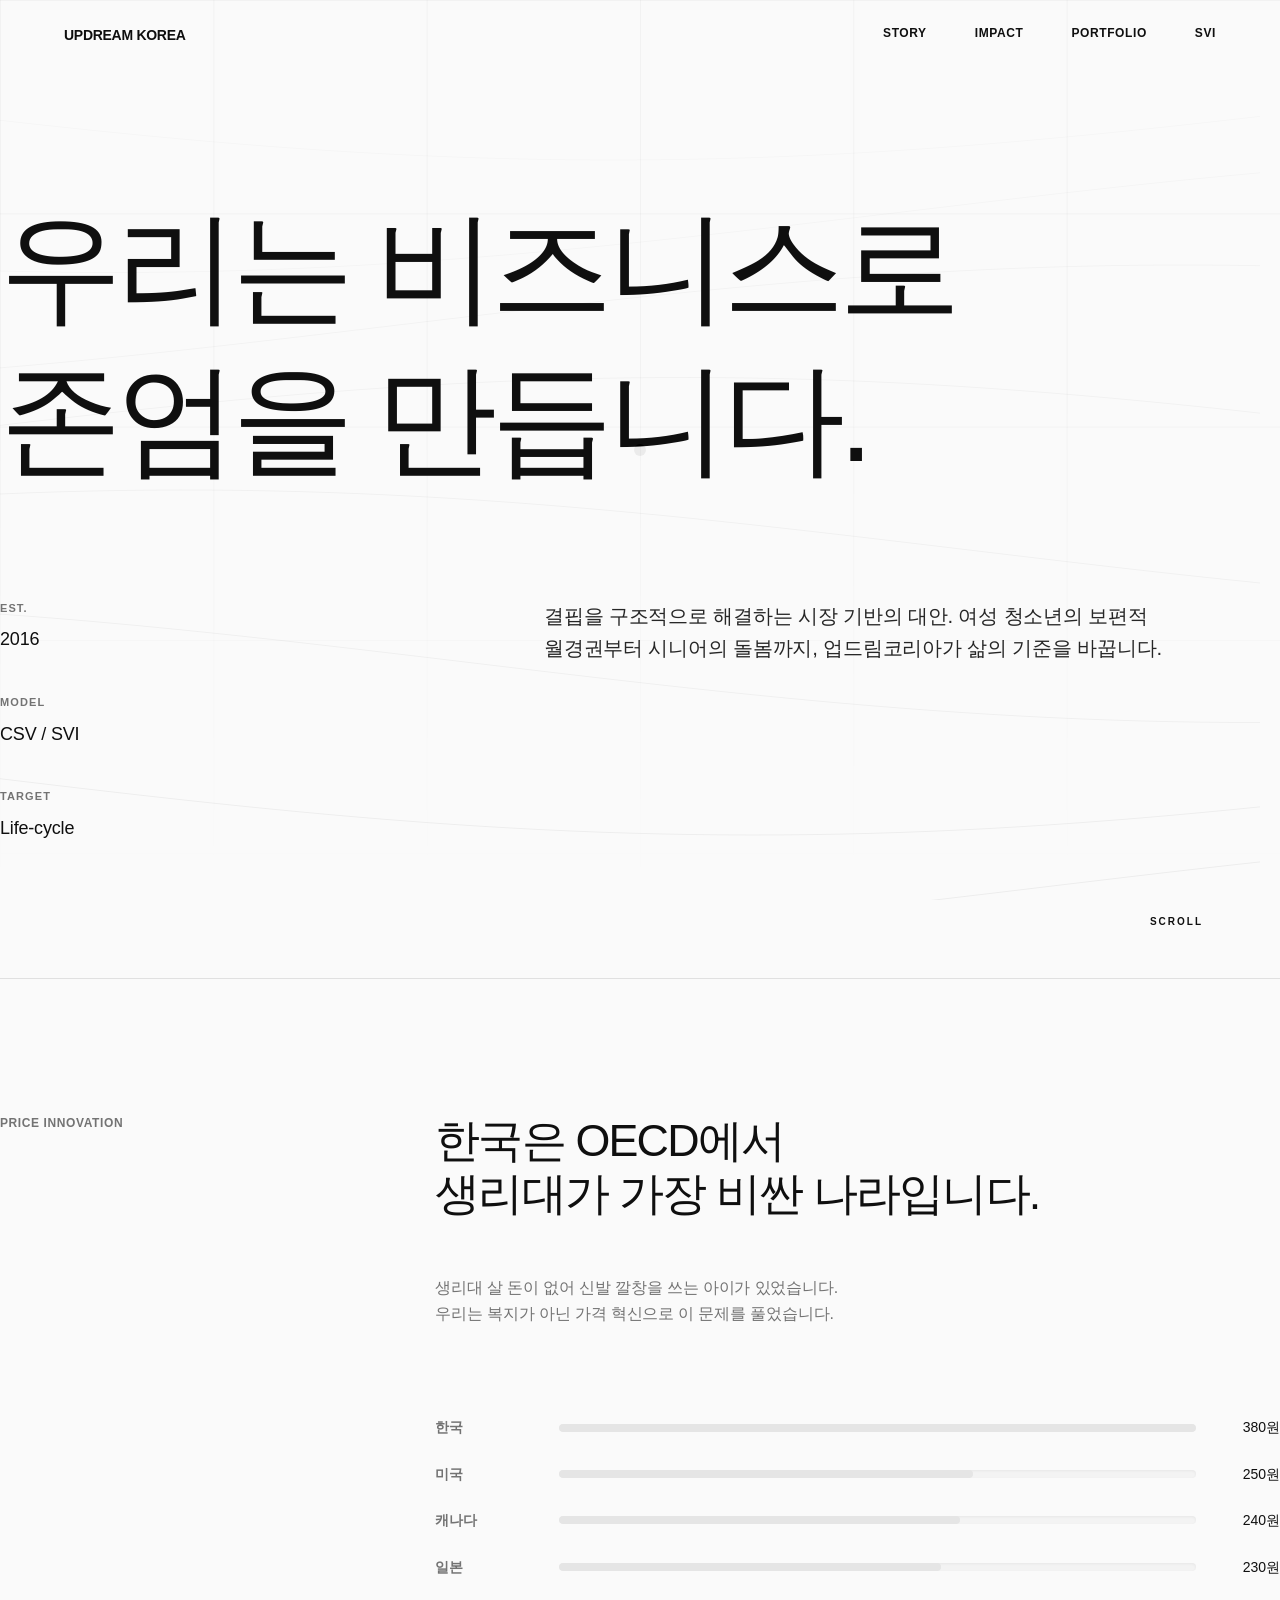
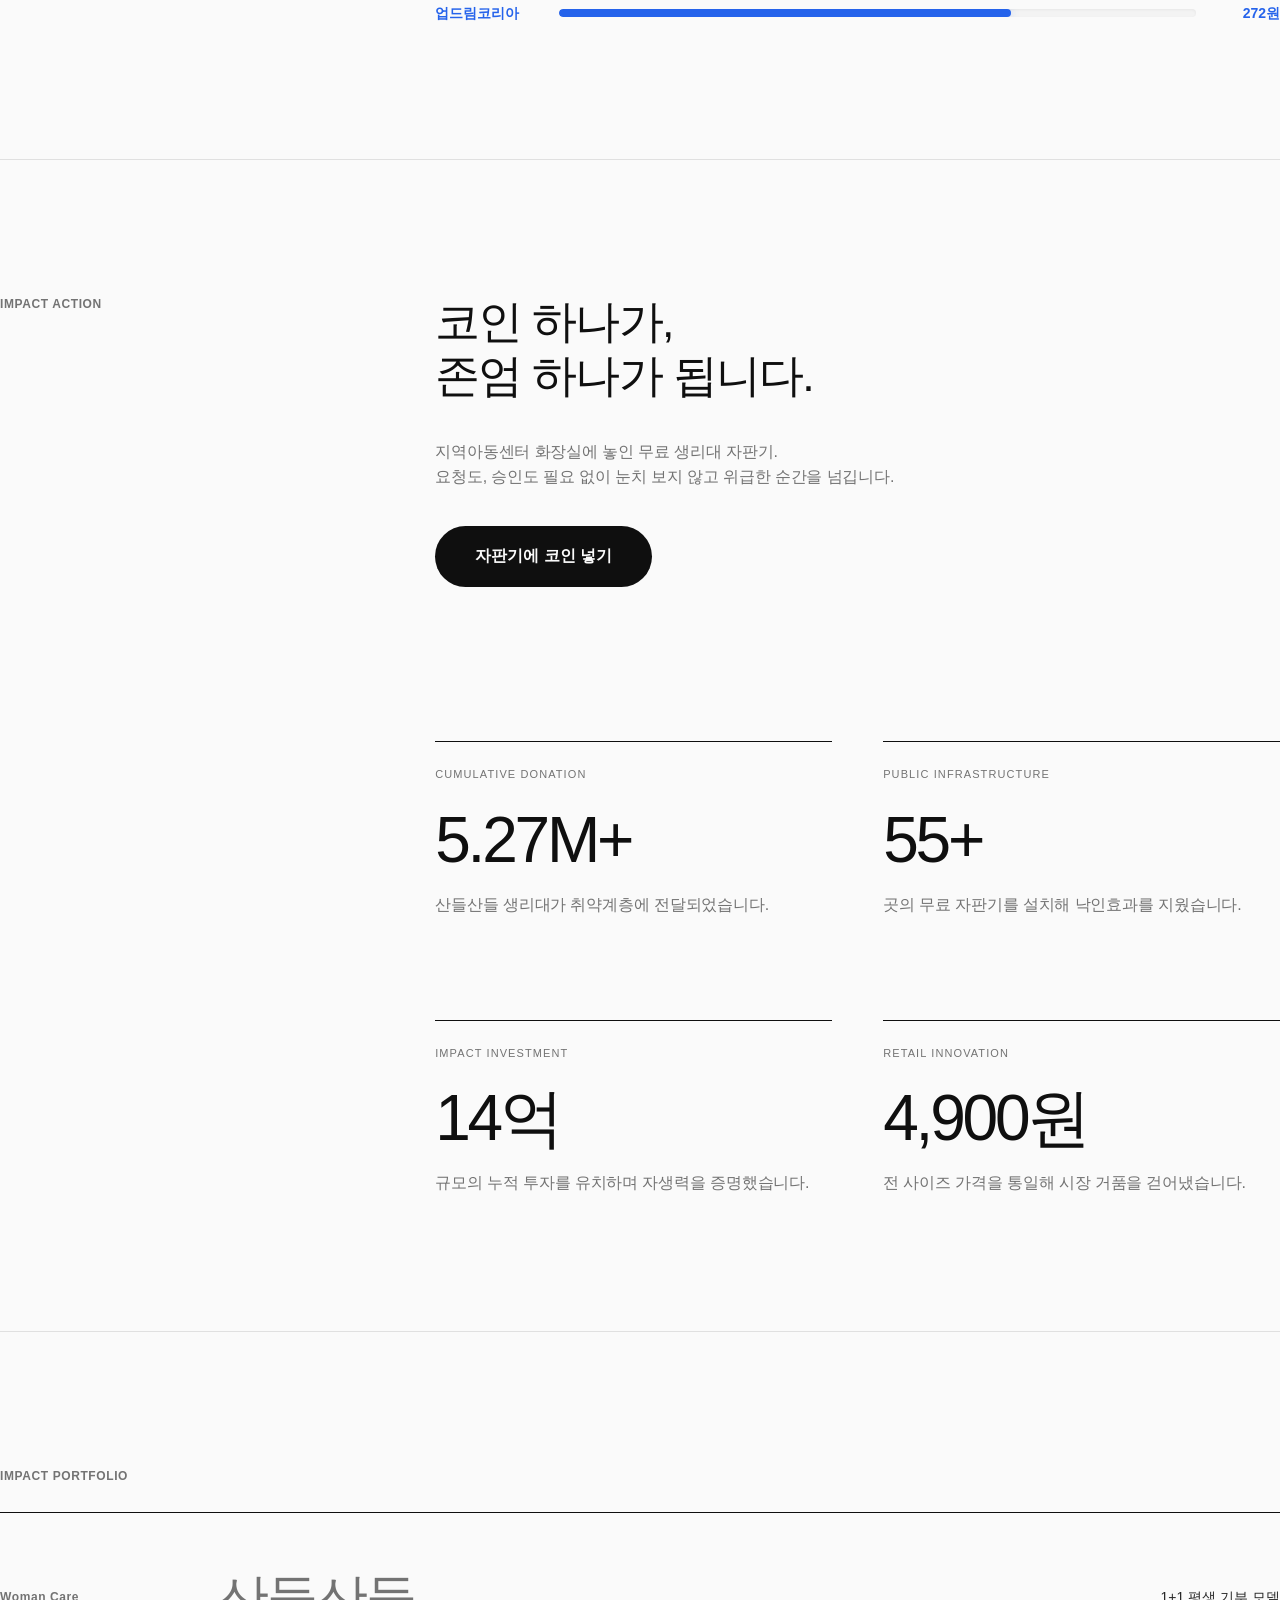
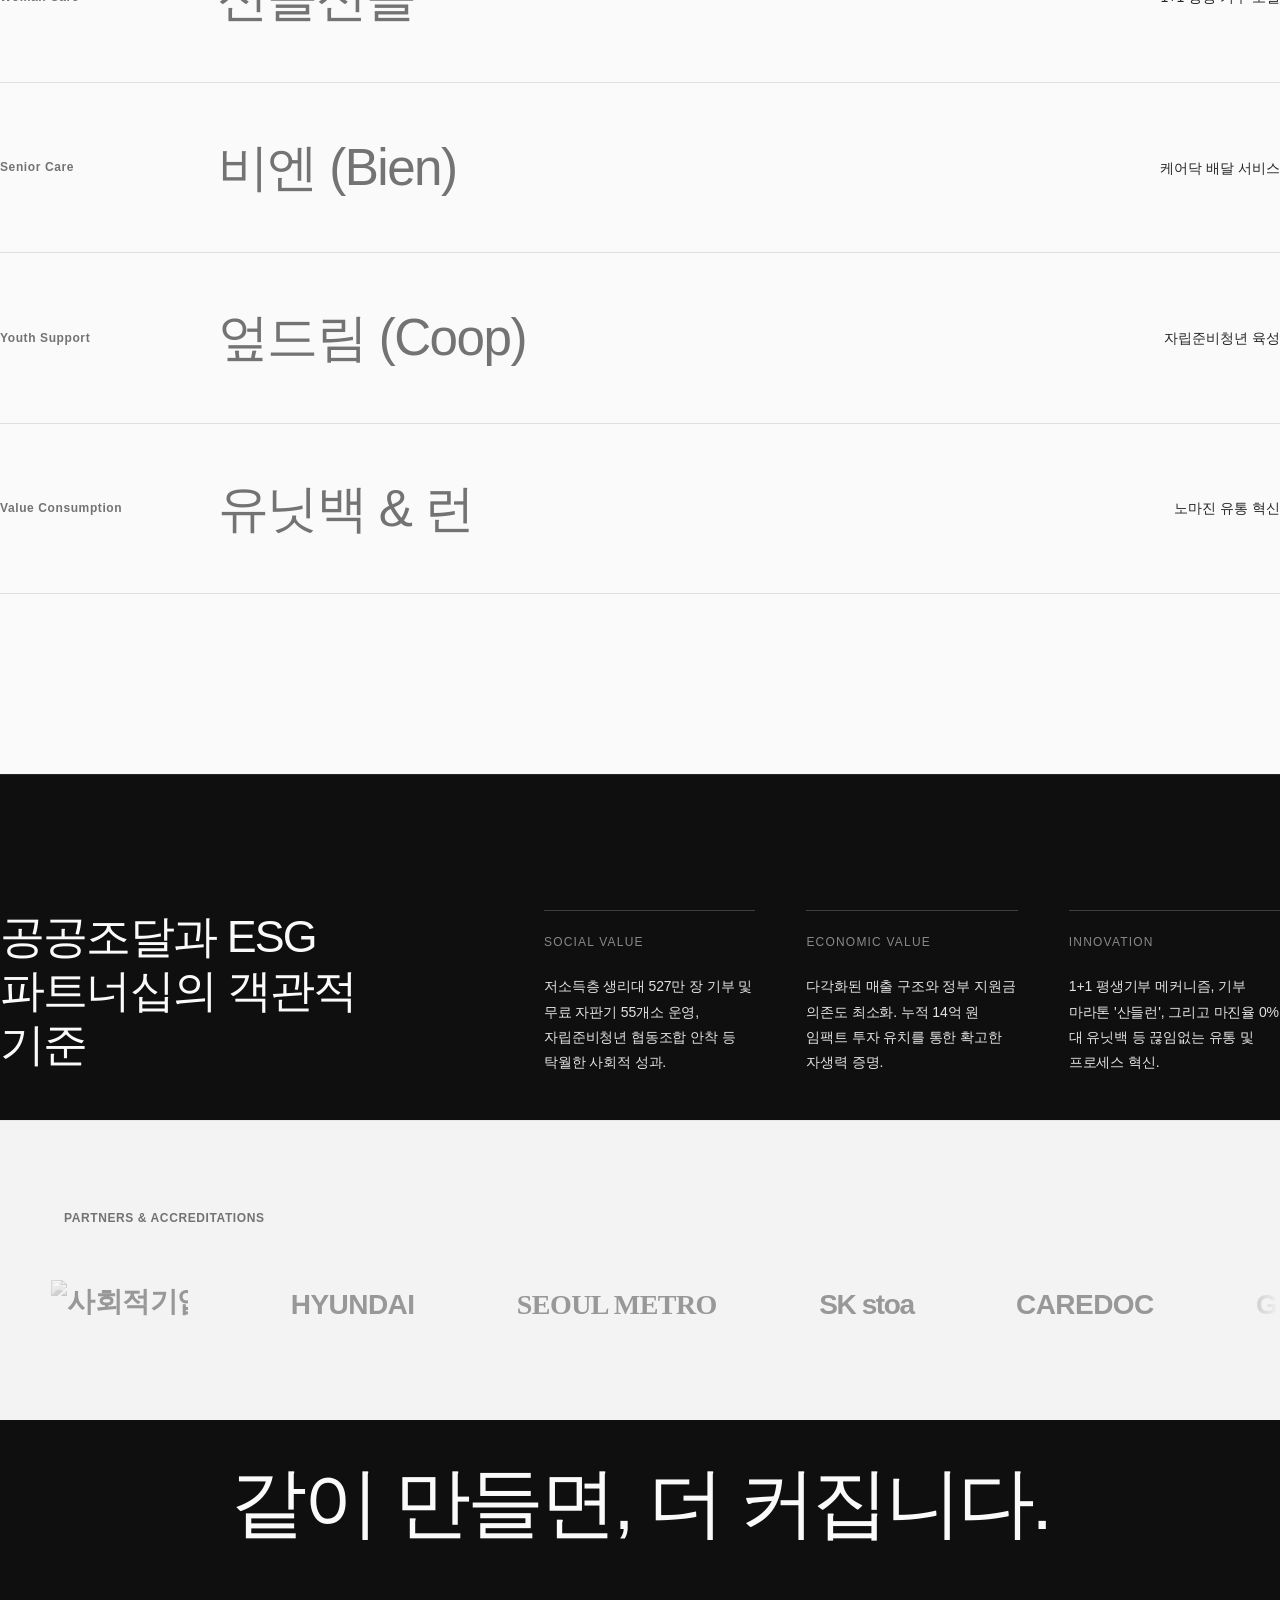
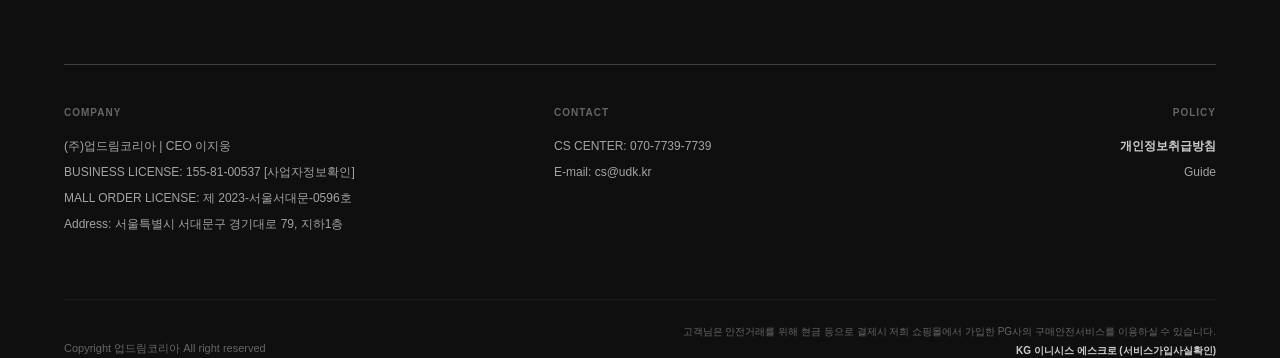
==== commit 9a6f3210: "Update udk.html" ====
--- a/udk.html
+++ b/udk.html
@@ -8,6 +8,7 @@
     <link rel="stylesheet" as="style" crossorigin href="https://cdn.jsdelivr.net/gh/orioncactus/pretendard@v1.3.8/dist/web/static/pretendard.css" />
     <!-- 스무스 스크롤 로드 -->
     <script src="https://cdn.jsdelivr.net/gh/studio-freight/lenis@1.0.29/bundled/lenis.min.js"></script>
+    
     <style>
         :root {
             --black: #0F0F0F;
@@ -17,6 +18,7 @@
             --gray-500: #737373;
             --gray-800: #262626;
             --primary: #2563EB;
+            --primary-glow: rgba(37, 99, 235, 0.2);
             --font-main: 'Pretendard', -apple-system, sans-serif;
             --ease-out-expo: cubic-bezier(0.19, 1, 0.22, 1);
             
@@ -31,8 +33,25 @@
             body, a, button, .list-item { cursor: none !important; }
         }
 
-        body { background-color: transparent; color: var(--black); font-family: var(--font-main); line-height: 1.6; overflow-x: hidden; }
+        body { 
+            background-color: var(--white); 
+            color: var(--black); 
+            font-family: var(--font-main); 
+            line-height: 1.6; 
+            overflow-x: hidden; 
+        }
         body.locked { overflow: hidden; height: 100vh; }
+
+        /* 배경 그리드 패턴 (전문적인 느낌 부여) */
+        .bg-grid {
+            position: fixed; top: 0; left: 0; width: 100vw; height: 100vh; z-index: -2; pointer-events: none;
+            background-image: 
+                linear-gradient(to right, rgba(0,0,0,0.03) 1px, transparent 1px),
+                linear-gradient(to bottom, rgba(0,0,0,0.03) 1px, transparent 1px);
+            background-size: calc(100vw / 6) calc(100vw / 6);
+            mask-image: linear-gradient(to bottom, black 40%, transparent 100%);
+            -webkit-mask-image: linear-gradient(to bottom, black 40%, transparent 100%);
+        }
 
         /* 타이포그래피 */
         h1, h2, h3, h4 { font-weight: 500; letter-spacing: -0.04em; line-height: 1.25; word-break: keep-all; overflow-wrap: break-word; }
@@ -53,7 +72,7 @@
         .loader-text span { display: inline-block; transform: translateY(100%); transition: transform 0.5s ease; }
         .loader-text.active span { transform: translateY(0); }
 
-        #interactive-canvas { position: fixed; top: 0; left: 0; width: 100vw; height: 100vh; z-index: -1; pointer-events: none; background-color: var(--white); }
+        #interactive-canvas { position: fixed; top: 0; left: 0; width: 100vw; height: 100vh; z-index: -1; pointer-events: none; }
         main, header, footer { position: relative; z-index: 10; }
 
         .custom-cursor {
@@ -74,7 +93,8 @@
             position: fixed; top: 0; left: 0; width: 320px; height: 420px;
             pointer-events: none; z-index: 50; opacity: 0; visibility: hidden;
             transform: scale(0.9); transition: opacity 0.5s ease, transform 0.6s var(--ease-out-expo), visibility 0.5s;
-            overflow: hidden; border-radius: 2px; will-change: transform;
+            overflow: hidden; border-radius: 4px; will-change: transform;
+            box-shadow: 0 20px 40px rgba(0,0,0,0.15);
         }
         .hover-image-reveal.active { opacity: 1; visibility: visible; transform: scale(1); }
         .hover-image-reveal img { width: 100%; height: 100%; object-fit: cover; filter: grayscale(100%); transform: scale(1.15); transition: transform 0.8s var(--ease-out-expo), filter 0.5s ease; }
@@ -102,7 +122,7 @@
         .nav-links a::after { content: ''; position: absolute; bottom: 0; left: 0; width: 100%; height: 1px; background-color: var(--black); transform: translateX(-101%); transition: transform 0.5s var(--ease-out-expo); }
         .nav-links a:hover::after { transform: translateX(0); }
 
-        .hero { padding: 22vh 0 15vh; min-height: 100vh; display: flex; flex-direction: column; justify-content: flex-end; }
+        .hero { padding: 22vh 0 15vh; min-height: 100vh; display: flex; flex-direction: column; justify-content: flex-end; position: relative;}
         .hero-title { grid-column: 1 / 13; font-size: clamp(3rem, 9.5vw, 11rem); margin-bottom: 8vh; line-height: 1.15; letter-spacing: -0.05em; }
         
         .hero-bottom-area { grid-column: 1 / 13; display: grid; grid-template-columns: repeat(12, 1fr); gap: var(--grid-gap); align-items: start;}
@@ -111,38 +131,68 @@
         .meta-value { font-size: 18px; font-weight: 500; letter-spacing: -0.01em; color: var(--black); text-transform: none; }
         .hero-subtitle { grid-column: 6 / 12; font-size: clamp(1.1rem, 1.6vw, 1.8rem); font-weight: 400; line-height: 1.6; color: var(--gray-800); }
 
+        /* 스크롤 다운 인디케이터 */
+        .scroll-indicator {
+            position: absolute; bottom: 4vh; right: var(--container-pad); display: flex; align-items: center; gap: 12px; opacity: 0.5;
+        }
+        .scroll-indicator span { font-size: 10px; text-transform: uppercase; letter-spacing: 0.2em; font-weight: 600; }
+        .scroll-line { width: 1px; height: 40px; background-color: var(--black); overflow: hidden; position: relative;}
+        .scroll-line::after { content: ''; position: absolute; top: 0; left: 0; width: 100%; height: 100%; background: var(--white); animation: scrollDown 1.5s cubic-bezier(0.77, 0, 0.175, 1) infinite; }
+        @keyframes scrollDown { 0% { transform: translateY(-100%); } 100% { transform: translateY(100%); } }
+
         .content-section { padding: 15vh 0; border-top: 1px solid rgba(0,0,0,0.1); }
         .section-label { grid-column: 1 / 4; font-size: 12px; font-weight: 600; text-transform: uppercase; letter-spacing: 0.05em; color: var(--gray-500); }
         
         .pricing-content { grid-column: 5 / 13; display: flex; flex-direction: column; gap: 6vh; }
         .pricing-title { font-size: clamp(2rem, 3.5vw, 4.5rem); line-height: 1.2; letter-spacing: -0.04em; color: var(--black); }
         
-        /* Bar Chart UI */
+        /* Bar Chart UI 개선 */
         .chart-container { display: flex; flex-direction: column; gap: 24px; margin-top: 4vh; }
         .bar-row { display: grid; grid-template-columns: 100px 1fr 60px; align-items: center; gap: 24px; font-size: 14px; }
         .bar-name { font-weight: 600; color: var(--gray-500); }
-        .bar-track { width: 100%; height: 8px; background-color: var(--gray-100); border-radius: 4px; overflow: hidden; }
-        .bar-fill { height: 100%; background-color: var(--gray-300); width: 0%; transition: width 1.5s var(--ease-out-expo); border-radius: 4px; }
-        .bar-row.highlight .bar-fill { background-color: var(--primary); }
+        .bar-track { width: 100%; height: 8px; background-color: var(--gray-100); border-radius: 99px; overflow: hidden; box-shadow: inset 0 1px 3px rgba(0,0,0,0.05);}
+        .bar-fill { height: 100%; background-color: var(--gray-300); width: 0%; transition: width 1.2s cubic-bezier(0.16, 1, 0.3, 1); border-radius: 99px; }
+        .bar-row.highlight .bar-fill { background-color: var(--primary); box-shadow: 0 0 10px var(--primary-glow); }
         .bar-row.highlight .bar-name, .bar-row.highlight .bar-price { color: var(--primary); font-weight: 700; }
-        .bar-price { text-align: right; font-weight: 500; }
-
-        /* Coin Button UI */
+        .bar-price { text-align: right; font-weight: 500; font-variant-numeric: tabular-nums;}
+
+        /* Coin Button UI 개선 (마이크로 인터랙션 및 웹 접근성 강화) */
         .coin-action { grid-column: 5 / 13; display: flex; flex-direction: column; gap: 4vh; align-items: flex-start; }
         .coin-title { font-size: clamp(2rem, 3.5vw, 4.5rem); line-height: 1.2; letter-spacing: -0.04em; color: var(--black); }
+        
         .coin-btn { 
-            display: inline-flex; align-items: center; justify-content: center;
-            padding: 20px 40px; font-size: 18px; font-weight: 600; color: var(--white);
-            background-color: var(--black); border-radius: 99px; border: none;
-            transition: all 0.4s var(--ease-out-expo);
-        }
-        .coin-btn:hover { transform: scale(1.05); background-color: var(--gray-800); }
-        .coin-btn.success { background-color: var(--primary); transform: scale(1); pointer-events: none; }
+            display: inline-flex; align-items: center; justify-content: center; gap: 12px;
+            padding: 20px 40px; font-size: 16px; font-weight: 600; color: var(--white);
+            background-color: var(--black); border-radius: 99px; border: none; outline: none;
+            transition: all 0.4s var(--ease-out-expo); overflow: hidden; position: relative;
+        }
+        .coin-btn:hover { transform: translateY(-4px); box-shadow: 0 10px 20px rgba(0,0,0,0.15); }
+        .coin-btn:active { transform: translateY(0); }
+        
+        .coin-btn .btn-text { transition: transform 0.3s ease, opacity 0.3s ease; }
+        .coin-btn .btn-icon { 
+            position: absolute; display: flex; align-items: center; justify-content: center;
+            transform: translateY(100%); opacity: 0; transition: transform 0.4s ease, opacity 0.4s ease;
+        }
+        .coin-btn .btn-icon svg { width: 24px; height: 24px; fill: none; stroke: currentColor; stroke-width: 2; stroke-linecap: round; stroke-linejoin: round;}
+        
+        .coin-btn.loading { background-color: var(--gray-800); pointer-events: none; }
+        .coin-btn.loading .btn-text { opacity: 0; transform: translateY(-100%); }
+        .coin-btn.loading .btn-icon.icon-loader { transform: translateY(0); opacity: 1; animation: spin 1s linear infinite; }
+        
+        .coin-btn.success { background-color: var(--primary); pointer-events: none; }
+        .coin-btn.success .btn-text { opacity: 0; transform: translateY(-100%); }
+        .coin-btn.success .btn-icon.icon-check { transform: translateY(0); opacity: 1; }
+        
+        .coin-feedback-msg { margin-top: 16px; font-size: 14px; font-weight: 600; color: var(--primary); opacity: 0; transform: translateY(10px); transition: all 0.5s var(--ease-out-expo); pointer-events: none; letter-spacing: -0.02em; }
+        .coin-feedback-msg.show { opacity: 1; transform: translateY(0); }
+        
+        @keyframes spin { 100% { transform: translateY(0) rotate(360deg); } }
 
         .data-content { grid-column: 5 / 13; display: grid; grid-template-columns: repeat(2, 1fr); gap: 8vw 4vw; }
         .data-block { border-top: 1px solid var(--black); padding-top: 24px; }
         .data-label { font-size: 11px; text-transform: uppercase; color: var(--gray-500); margin-bottom: 24px; display: block; letter-spacing: 0.1em;}
-        .data-number { font-size: clamp(3rem, 5vw, 6rem); font-weight: 400; letter-spacing: -0.05em; line-height: 1; margin-bottom: 20px; }
+        .data-number { font-size: clamp(3rem, 5vw, 6rem); font-weight: 400; letter-spacing: -0.05em; line-height: 1; margin-bottom: 20px; font-variant-numeric: tabular-nums; }
         
         .list-wrapper { grid-column: 1 / 13; border-top: 1px solid var(--black); }
         .list-item { display: grid; grid-template-columns: repeat(12, 1fr); gap: var(--grid-gap); align-items: center; padding: 6vh 0; border-bottom: 1px solid rgba(0,0,0,0.1); transition: background-color 0.5s; position: relative; }
@@ -152,7 +202,7 @@
         .item-title { grid-column: 3 / 10; font-size: clamp(2rem, 4vw, 5rem); font-weight: 400; letter-spacing: -0.03em; color: var(--gray-500); transition: padding-left 0.6s var(--ease-out-expo), color 0.5s ease; line-height: 1.2; }
         .item-metric { grid-column: 10 / 13; font-size: 14px; font-weight: 500; text-align: right; color: var(--gray-800); }
 
-        /* SVI 영역과 푸터의 배경색을 완벽히 통일하고 간격을 조절합니다 */
+        /* SVI & Footer Background Unified */
         .svi-section { padding: 15vh 0 5vh; background: var(--black); color: var(--white); border-top: 1px solid rgba(255,255,255,0.1);}
         .svi-title { grid-column: 1 / 5; font-size: clamp(2rem, 3.5vw, 4rem); line-height: 1.2; }
         .svi-grid { grid-column: 6 / 13; display: grid; grid-template-columns: repeat(3, 1fr); gap: 4vw; }
@@ -160,29 +210,25 @@
         .svi-item h4 { font-size: 12px; text-transform: uppercase; letter-spacing: 0.1em; color: #888; margin-bottom: 24px; }
         .svi-item p { font-size: 14px; color: var(--white); line-height: 1.8; opacity: 0.9;}
 
-        /* Infinite Marquee Section (Light Mode Refined) */
+        /* Infinite Marquee Section */
         .partners-section { background: var(--gray-100); padding: 10vh 0; overflow: hidden; border-top: 1px solid rgba(0,0,0,0.05); }
-        .marquee-wrapper { position: relative; display: flex; width: 100vw; overflow: hidden; mask-image: linear-gradient(to right, transparent, black 10%, black 90%, transparent); -webkit-mask-image: linear-gradient(to right, transparent, black 10%, black 90%, transparent); }
-        .marquee-track { display: flex; white-space: nowrap; align-items: center; gap: 6vw; padding: 0 3vw; animation: scroll-left 40s linear infinite; will-change: transform; }
+        .marquee-wrapper { position: relative; display: flex; width: 100vw; overflow: hidden; mask-image: linear-gradient(to right, transparent, black 5%, black 95%, transparent); -webkit-mask-image: linear-gradient(to right, transparent, black 5%, black 95%, transparent); }
+        .marquee-track { display: flex; white-space: nowrap; align-items: center; gap: 8vw; padding: 0 4vw; animation: scroll-left 30s linear infinite; will-change: transform; }
         .marquee-wrapper:hover .marquee-track { animation-play-state: paused; }
         
-        @keyframes scroll-left { 0% { transform: translateX(0); } 100% { transform: translateX(calc(-50% - 3vw)); } }
-        
-        /* 밝은 배경에 맞춘 로고 스타일링 */
-        .partner-item { display: inline-flex; align-items: center; justify-content: center; opacity: 0.5; transition: all 0.4s var(--ease-out-expo); cursor: none; }
-        .partner-item.txt-logo { font-size: clamp(20px, 3vw, 32px); color: var(--black); } /* 텍스트 색상 검은색으로 변경 */
-        .partner-item img { height: clamp(40px, 5vw, 64px); object-fit: contain; filter: grayscale(100%); transition: all 0.4s var(--ease-out-expo); mix-blend-mode: multiply; } /* 밝은 배경에 맞게 블렌드 모드 수정 */
-        
-        .marquee-wrapper:hover .partner-item { opacity: 0.2; }
-        .marquee-wrapper .partner-item:hover { opacity: 1; transform: scale(1.1); }
-        .partner-item:hover img { filter: grayscale(0%); mix-blend-mode: normal; } /* 호버 시 원본 색상 */
+        @keyframes scroll-left { 0% { transform: translateX(0); } 100% { transform: translateX(calc(-50% - 4vw)); } }
+        
+        .partner-item { display: inline-flex; align-items: center; justify-content: center; opacity: 0.4; transition: all 0.4s var(--ease-out-expo); cursor: none; font-size: clamp(20px, 3vw, 28px); color: var(--black); font-weight: 700; font-family: sans-serif; letter-spacing: -0.02em;}
+        .partner-item img { height: clamp(30px, 4vw, 50px); object-fit: contain; filter: grayscale(100%); transition: all 0.4s var(--ease-out-expo); mix-blend-mode: multiply; }
+        
+        .marquee-wrapper:hover .partner-item { opacity: 0.15; }
+        .marquee-wrapper .partner-item:hover { opacity: 1; transform: scale(1.05); }
+        .partner-item:hover img { filter: grayscale(0%); mix-blend-mode: normal; }
 
         /* Footer */
-        /* 불필요한 거대 패딩을 줄이고, 최소 높이를 지정하여 중앙 정렬 유도 */
-        footer { padding: 15vh 0 5vh; background: var(--black); color: var(--white); display: flex; flex-direction: column; justify-content: space-between; min-height: 80vh; }
-        
-        /* CTA 래퍼의 하단 마진을 완전히 제거하고 위아래 자동 여백으로 중앙 정렬 */
-        .footer-cta-wrap { grid-column: 1 / 13; margin-top: auto; margin-bottom: auto; text-align: center; display: flex; justify-content: center; align-items: center;}
+        footer { padding: 6vh 0 4vh; background: var(--black); color: var(--white); display: flex; flex-direction: column; position: relative;}
+        
+        .footer-cta-wrap { grid-column: 1 / 13; margin: 0 auto 4vh; text-align: center; display: flex; justify-content: center; align-items: center;}
         
         .magnetic-wrap { display: inline-block; padding: 40px; cursor: pointer; }
         .footer-cta { font-size: clamp(3rem, 6vw, 8rem); font-weight: 400; line-height: 1.1; letter-spacing: -0.05em; display: inline-block; position: relative; transition: transform 0.4s cubic-bezier(0.175, 0.885, 0.32, 1.275); will-change: transform; }
@@ -191,35 +237,63 @@
         .footer-cta::after { content: ''; position: absolute; bottom: 0; left: 0; width: 100%; height: 2px; background-color: var(--white); transform: scaleX(0); transform-origin: right; transition: transform 0.6s var(--ease-out-expo); }
         .magnetic-wrap:hover .footer-cta::after { transform: scaleX(1); transform-origin: left; }
 
-        /* 하단 정보 섹션 위쪽 여백 조정 */
-        .footer-info { grid-column: 1 / 13; border-top: 1px solid rgba(255,255,255,0.2); padding-top: 32px; display: flex; justify-content: space-between; font-size: 12px; color: #A3A3A3; letter-spacing: 0.02em; margin-top: 10vh;}
+        /* Footer Info - Detailed Grid */
+        .footer-info-container {
+            grid-column: 1 / 13; border-top: 1px solid rgba(255,255,255,0.2); padding-top: 40px; margin-top: 2vh;
+            display: grid; grid-template-columns: repeat(12, 1fr); gap: 24px;
+        }
+
+        .footer-column { display: flex; flex-direction: column; gap: 8px; }
+        .footer-column.col-company { grid-column: 1 / 6; }
+        .footer-column.col-contact { grid-column: 6 / 10; }
+        .footer-column.col-legal { grid-column: 10 / 13; align-items: flex-end; text-align: right; }
+
+        .footer-label { font-size: 10px; text-transform: uppercase; letter-spacing: 0.1em; color: #666; margin-bottom: 8px; font-weight: 600; }
+        .footer-text { font-size: 12px; color: #A3A3A3; line-height: 1.5; word-break: keep-all; }
+        .footer-link { color: #A3A3A3; transition: color 0.3s; text-decoration: underline; text-decoration-color: transparent; text-underline-offset: 4px; }
+        .footer-link:hover { color: var(--white); text-decoration-color: rgba(255,255,255,0.5); }
+        .footer-link.bold { font-weight: 600; color: #CCC; }
+
+        .footer-bottom { grid-column: 1 / 13; display: flex; justify-content: space-between; align-items: flex-end; margin-top: 40px; padding-top: 24px; border-top: 1px solid rgba(255,255,255,0.05); }
+        .copyright { font-size: 11px; color: #666; }
+        
+        .escrow-banner { font-size: 10px; color: #666; text-align: right; max-width: 55%; line-height: 1.5;}
 
         @media (max-width: 992px) {
-            h1, h2, h3, h4, .item-title, .pricing-title, .coin-title, .svi-title, .footer-cta { line-height: 1.35 !important; }
-            .hero-title { font-size: 13vw; margin-bottom: 8vh; word-break: keep-all; }
+            h1, h2, h3, h4, .pricing-title, .coin-title, .svi-title, .footer-cta { line-height: 1.35 !important; }
+            .hero-title { font-size: clamp(3rem, 10vw, 6rem); margin-bottom: 8vh; word-break: keep-all; }
             
             .hero-bottom-area { display: flex; flex-direction: column; gap: 40px; }
             .hero-meta { flex-direction: row; flex-wrap: wrap; gap: 24px; margin-bottom: 0; }
             .hero-subtitle { font-size: 1.1rem; line-height: 1.6; }
             
+            .scroll-indicator { display: none; } 
+
             .section-label { grid-column: 1 / 13; margin-bottom: 4vh; }
             .pricing-content, .coin-action, .data-content { grid-column: 1 / 13; }
             .data-content { grid-template-columns: 1fr; gap: 8vh; }
             
             .item-category { grid-column: 1 / 13; margin-bottom: 1vh;}
-            .item-title { grid-column: 1 / 13; font-size: 9vw;}
+            .item-title { grid-column: 1 / 13; font-size: clamp(2.5rem, 8vw, 4rem); transition: none;}
             .item-metric { grid-column: 1 / 13; text-align: left; margin-top: 2vh;}
+            .list-item:hover .item-title { padding-left: 0; } 
 
             .svi-title { grid-column: 1 / 13; margin-bottom: 6vh; }
             .svi-grid { grid-column: 1 / 13; grid-template-columns: 1fr; gap: 6vh; }
             
-            /* 모바일에서 푸터 최소 높이 조정 */
-            footer { min-height: 60vh; padding: 10vh 0 5vh;}
+            footer { min-height: auto; padding: 6vh 0 4vh;}
+            .footer-cta-wrap { margin: 0 auto 6vh; }
+            
+            /* 모바일 푸터 레이아웃 */
+            .footer-info-container { grid-template-columns: 1fr; gap: 32px; margin-top: 5vh; }
+            .footer-column { grid-column: 1 / -1 !important; align-items: flex-start !important; text-align: left !important; }
+            .footer-bottom { flex-direction: column; align-items: flex-start; gap: 24px; margin-top: 32px; }
+            .escrow-banner { text-align: left; max-width: 100%; }
         }
         @media (max-width: 768px) { 
             .nav-links { display: none; } 
-            .footer-info { flex-direction: column; gap: 16px; text-align: center; }
             .bar-row { grid-template-columns: 80px 1fr 50px; }
+            .coin-btn { width: 100%; } 
         }
     </style>
 </head>
@@ -231,7 +305,8 @@
         <div class="loader-text" id="loader-text"><span>Loading Social Impact</span></div>
     </div>
 
-    <!-- Canvas Background -->
+    <!-- Background Elements -->
+    <div class="bg-grid"></div>
     <canvas id="interactive-canvas"></canvas>
 
     <!-- Custom Cursor -->
@@ -253,6 +328,7 @@
         </nav>
     </header>
 
+    <!-- Main Content -->
     <main id="main-content">
         <section class="hero grid-container observer-target">
             <h1 class="hero-title" data-parallax="0.05">
@@ -270,6 +346,11 @@
                     결핍을 구조적으로 해결하는 시장 기반의 대안. 여성 청소년의 보편적 월경권부터 시니어의 돌봄까지, 업드림코리아가 삶의 기준을 바꿉니다.
                 </p>
             </div>
+            
+            <div class="scroll-indicator fade-in" style="transition-delay: 0.8s">
+                <span>Scroll</span>
+                <div class="scroll-line"></div>
+            </div>
         </section>
 
         <section class="content-section grid-container observer-target">
@@ -280,22 +361,22 @@
                 
                 <div class="chart-container">
                     <div class="bar-row">
-                        <span class="bar-name">한국 (최고수준)</span>
+                        <span class="bar-name">한국</span>
                         <div class="bar-track"><div class="bar-fill" data-width="100%"></div></div>
                         <span class="bar-price">380원</span>
                     </div>
                     <div class="bar-row">
-                        <span class="bar-name">미국 (대량유통)</span>
+                        <span class="bar-name">미국</span>
                         <div class="bar-track"><div class="bar-fill" data-width="65%"></div></div>
                         <span class="bar-price">250원</span>
                     </div>
                     <div class="bar-row">
-                        <span class="bar-name">캐나다 (생필품)</span>
+                        <span class="bar-name">캐나다</span>
                         <div class="bar-track"><div class="bar-fill" data-width="63%"></div></div>
                         <span class="bar-price">240원</span>
                     </div>
                     <div class="bar-row">
-                        <span class="bar-name">일본 (마진관리)</span>
+                        <span class="bar-name">일본</span>
                         <div class="bar-track"><div class="bar-fill" data-width="60%"></div></div>
                         <span class="bar-price">230원</span>
                     </div>
@@ -314,7 +395,20 @@
             <div class="coin-action fade-in">
                 <h2 class="coin-title">코인 하나가,<br>존엄 하나가 됩니다.</h2>
                 <p>지역아동센터 화장실에 놓인 무료 생리대 자판기.<br>요청도, 승인도 필요 없이 눈치 보지 않고 위급한 순간을 넘깁니다.</p>
-                <button class="coin-btn custom-hover" id="coin-btn">자판기에 코인 넣기</button>
+                <div style="display: flex; flex-direction: column; align-items: flex-start;">
+                    <button class="coin-btn custom-hover" id="coin-btn" aria-live="polite">
+                        <span class="btn-text">자판기에 코인 넣기</span>
+                        <!-- Loader Icon -->
+                        <span class="btn-icon icon-loader" aria-hidden="true">
+                            <svg viewBox="0 0 24 24"><path d="M12 2v4m0 12v4M4.93 4.93l2.83 2.83m8.48 8.48l2.83 2.83M2 12h4m12 0h4M4.93 19.07l2.83-2.83m8.48-8.48l2.83-2.83"/></svg>
+                        </span>
+                        <!-- Check Icon -->
+                        <span class="btn-icon icon-check" aria-hidden="true">
+                            <svg viewBox="0 0 24 24"><polyline points="20 6 9 17 4 12"/></svg>
+                        </span>
+                    </button>
+                    <div id="coin-msg" class="coin-feedback-msg">동전이 자판기에 채워졌습니다! 따뜻한 참여에 감사드립니다.</div>
+                </div>
             </div>
 
             <div class="data-content fade-in" style="margin-top: 10vh;">
@@ -367,6 +461,9 @@
             </div>
         </section>
 
+        <!-- Canvas Background End Trigger -->
+        <div id="canvas-pause-trigger"></div>
+
         <section class="svi-section grid-container observer-target">
             <h2 class="svi-title fade-in">공공조달과 ESG<br>파트너십의 객관적 기준</h2>
             <div class="svi-grid fade-in" style="transition-delay: 0.2s;">
@@ -393,88 +490,133 @@
             </div>
             
             <div class="marquee-wrapper fade-in">
-                <div class="marquee-track">
-                    <!-- Set 1 -->
-                    <div class="partner-item custom-hover"><img src="https://yssec.kr/style/img/info/social_logo.jpg" alt="사회적기업"></div>
-                    <div class="partner-item txt-logo custom-hover" style="font-family: sans-serif; font-weight: 700; letter-spacing: -0.05em;">HYUNDAI</div>
-                    <div class="partner-item txt-logo custom-hover" style="font-family: serif; font-weight: 700;">SEOUL METROPOLITAN</div>
-                    <div class="partner-item txt-logo custom-hover" style="font-family: sans-serif; font-weight: 800; letter-spacing: -0.02em;">SK stoa</div>
-                    <div class="partner-item txt-logo custom-hover" style="font-family: sans-serif; font-weight: 600;">CAREDOC</div>
-                    <div class="partner-item txt-logo custom-hover" style="font-family: sans-serif; font-weight: 700;">G-FOUNDATION</div>
-                    
-                    <!-- Set 2 (For infinite loop) -->
-                    <div class="partner-item custom-hover"><img src="https://yssec.kr/style/img/info/social_logo.jpg" alt="사회적기업"></div>
-                    <div class="partner-item txt-logo custom-hover" style="font-family: sans-serif; font-weight: 700; letter-spacing: -0.05em;">HYUNDAI</div>
-                    <div class="partner-item txt-logo custom-hover" style="font-family: serif; font-weight: 700;">SEOUL METROPOLITAN</div>
-                    <div class="partner-item txt-logo custom-hover" style="font-family: sans-serif; font-weight: 800; letter-spacing: -0.02em;">SK stoa</div>
-                    <div class="partner-item txt-logo custom-hover" style="font-family: sans-serif; font-weight: 600;">CAREDOC</div>
-                    <div class="partner-item txt-logo custom-hover" style="font-family: sans-serif; font-weight: 700;">G-FOUNDATION</div>
-                </div>
-            </div>
-        </section>
-    </main>
-
-    <footer class="grid-container">
-        <div class="footer-cta-wrap" data-parallax="-0.03">
-            <div class="magnetic-wrap custom-hover" id="magnetic-area">
-                <div class="footer-cta" id="magnetic-target"><a href="#">같이 만들면, 더 커집니다.</a></div>
+            <div class="marquee-track">
+                <!-- Set 1 -->
+                <div class="partner-item custom-hover"><img src="https://yssec.kr/style/img/info/social_logo.jpg" alt="사회적기업"></div>
+                <div class="partner-item custom-hover">HYUNDAI</div>
+                <div class="partner-item custom-hover" style="font-family: serif;">SEOUL METRO</div>
+                <div class="partner-item custom-hover" style="font-weight: 800; letter-spacing: -0.05em;">SK stoa</div>
+                <div class="partner-item custom-hover">CAREDOC</div>
+                <div class="partner-item custom-hover">G-FOUNDATION</div>
+                
+                <!-- Set 2 -->
+                <div class="partner-item custom-hover"><img src="https://yssec.kr/style/img/info/social_logo.jpg" alt="사회적기업"></div>
+                <div class="partner-item custom-hover">HYUNDAI</div>
+                <div class="partner-item custom-hover" style="font-family: serif;">SEOUL METRO</div>
+                <div class="partner-item custom-hover" style="font-weight: 800; letter-spacing: -0.05em;">SK stoa</div>
+                <div class="partner-item custom-hover">CAREDOC</div>
+                <div class="partner-item custom-hover">G-FOUNDATION</div>
+                
+                <!-- Set 3 (Seamless looping) -->
+                <div class="partner-item custom-hover"><img src="https://yssec.kr/style/img/info/social_logo.jpg" alt="사회적기업"></div>
+                <div class="partner-item custom-hover">HYUNDAI</div>
+                <div class="partner-item custom-hover" style="font-family: serif;">SEOUL METRO</div>
+                <div class="partner-item custom-hover" style="font-weight: 800; letter-spacing: -0.05em;">SK stoa</div>
             </div>
         </div>
-        <div class="footer-info">
-            <span>© 2026 Updream Korea. All rights reserved.</span>
-            <span>주식회사 업드림코리아 · Est. 2016</span>
+    </section>
+</main>
+
+<footer class="grid-container">
+    <div class="footer-cta-wrap">
+        <div class="magnetic-wrap custom-hover" id="magnetic-area">
+            <div class="footer-cta" id="magnetic-target"><a href="#">같이 만들면, 더 커집니다.</a></div>
         </div>
-    </footer>
-
-    <script>
-        document.addEventListener("DOMContentLoaded", () => {
-            
-            // 1. Cinematic Preloader
-            const preloader = document.getElementById('preloader');
-            const countEl = document.getElementById('loader-count');
-            const loaderText = document.getElementById('loader-text');
-            const mainContent = document.getElementById('main-content');
-            
-            let loadProgress = 0;
-            setTimeout(() => loaderText.classList.add('active'), 100);
-
-            const loadInterval = setInterval(() => {
-                loadProgress += Math.floor(Math.random() * 8) + 2; // 조금 더 빠르게 로딩
-                if (loadProgress >= 100) {
-                    loadProgress = 100;
-                    clearInterval(loadInterval);
-                    countEl.innerText = loadProgress;
-                    setTimeout(() => {
-                        preloader.classList.add('hide');
-                        document.body.classList.remove('locked');
-                        initLenis();
-                        setTimeout(() => mainContent.classList.add('is-loaded'), 600);
-                    }, 500);
-                } else {
-                    countEl.innerText = loadProgress;
-                }
-            }, 30);
-
-            // 2. Custom Cursor & Hover Image Follow (Boundary Check added)
+    </div>
+
+    <div class="footer-info-container">
+        <div class="footer-column col-company">
+            <span class="footer-label">Company</span>
+            <span class="footer-text">(주)업드림코리아 | CEO 이지웅</span>
+            <span class="footer-text">BUSINESS LICENSE: 155-81-00537 <a href="#" class="footer-link">[사업자정보확인]</a></span>
+            <span class="footer-text">MALL ORDER LICENSE: 제 2023-서울서대문-0596호</span>
+            <span class="footer-text">Address: 서울특별시 서대문구 경기대로 79, 지하1층</span>
+        </div>
+        
+        <div class="footer-column col-contact">
+            <span class="footer-label">Contact</span>
+            <span class="footer-text">CS CENTER: 070-7739-7739</span>
+            <span class="footer-text">E-mail: cs@udk.kr</span>
+        </div>
+        
+        <div class="footer-column col-legal">
+            <span class="footer-label">Policy</span>
+            <span class="footer-text"><a href="#" class="footer-link bold">개인정보취급방침</a></span>
+            <span class="footer-text"><a href="#" class="footer-link">Guide</a></span>
+        </div>
+    </div>
+
+    <div class="footer-bottom">
+        <div class="copyright">
+            Copyright 업드림코리아 All right reserved
+        </div>
+        <div class="escrow-banner">
+            고객님은 안전거래를 위해 현금 등으로 결제시 저희 쇼핑몰에서 가입한 PG사의 구매안전서비스를 이용하실 수 있습니다.<br>
+            <a href="#" class="footer-link bold" style="margin-top: 4px; display: inline-block;">KG 이니시스 에스크로 (서비스가입사실확인)</a>
+        </div>
+    </div>
+</footer>
+
+<script>
+    document.addEventListener("DOMContentLoaded", () => {
+        const isTouchDevice = window.matchMedia("(pointer: coarse)").matches;
+
+        const preloader = document.getElementById('preloader');
+        const countEl = document.getElementById('loader-count');
+        const loaderText = document.getElementById('loader-text');
+        const mainContent = document.getElementById('main-content');
+        
+        let loadProgress = 0;
+        setTimeout(() => loaderText.classList.add('active'), 100);
+
+        const loadInterval = setInterval(() => {
+            loadProgress += Math.floor(Math.random() * 8) + 2; 
+            if (loadProgress >= 100) {
+                loadProgress = 100;
+                clearInterval(loadInterval);
+                countEl.innerText = loadProgress;
+                setTimeout(() => {
+                    preloader.classList.add('hide');
+                    document.body.classList.remove('locked');
+                    initLenis();
+                    setTimeout(() => mainContent.classList.add('is-loaded'), 600);
+                }, 500);
+            } else {
+                countEl.innerText = loadProgress;
+            }
+        }, 30);
+
+        if (!isTouchDevice) {
             const cursor = document.getElementById('cursor');
             const hoverContainer = document.getElementById('hover-img-container');
             const hoverImg = document.getElementById('hover-img');
             
             let mouseX = window.innerWidth / 2, mouseY = window.innerHeight / 2;
             let cursorX = mouseX, cursorY = mouseY, imgX = mouseX, imgY = mouseY;
-            let isMouseInWindow = true; 
-
-            // 브라우저 밖으로 마우스가 나가면 커서 숨기기
-            document.addEventListener('mouseleave', () => { cursor.style.opacity = '0'; isMouseInWindow = false; });
-            document.addEventListener('mouseenter', () => { cursor.style.opacity = '1'; isMouseInWindow = true; });
+
+            document.addEventListener('mouseleave', () => { cursor.style.opacity = '0'; });
+            document.addEventListener('mouseenter', () => { cursor.style.opacity = '1'; });
             window.addEventListener('mousemove', (e) => { mouseX = e.clientX; mouseY = e.clientY; });
 
             function animateCursor() {
-                cursorX += (mouseX - cursorX) * 0.2; cursorY += (mouseY - cursorY) * 0.2;
+                cursorX += (mouseX - cursorX) * 0.2; 
+                cursorY += (mouseY - cursorY) * 0.2;
                 cursor.style.transform = `translate(${cursorX}px, ${cursorY}px) translate(-50%, -50%)`;
                 
-                imgX += (mouseX - imgX) * 0.08; imgY += (mouseY - imgY) * 0.08;
-                hoverContainer.style.transform = `translate(${imgX + 40}px, ${imgY - 200}px)`;
+                // 화면 밖으로 이미지가 나가지 않도록 Clamp(가두기) 처리
+                let targetImgX = mouseX + 40;
+                let targetImgY = mouseY - 200;
+                
+                const maxX = window.innerWidth - 320; // hover 이미지 너비
+                const maxY = window.innerHeight - 420; // hover 이미지 높이
+                
+                targetImgX = Math.max(10, Math.min(targetImgX, maxX - 10));
+                targetImgY = Math.max(10, Math.min(targetImgY, maxY - 10));
+
+                imgX += (targetImgX - imgX) * 0.08; 
+                imgY += (targetImgY - imgY) * 0.08;
+                
+                hoverContainer.style.transform = `translate(${imgX}px, ${imgY}px)`;
                 
                 requestAnimationFrame(animateCursor);
             }
@@ -492,82 +634,99 @@
                 });
                 item.addEventListener('mouseleave', () => hoverContainer.classList.remove('active'));
             });
-
-            // 3. Canvas Interactive Wave (Optimization Added)
-            const canvas = document.getElementById('interactive-canvas');
-            const ctx = canvas.getContext('2d');
-            let width, height, time = 0;
-            
-            function resize() { width = canvas.width = window.innerWidth; height = canvas.height = window.innerHeight; }
-            window.addEventListener('resize', resize); resize();
-
-            function drawWaveCanvas() {
-                // 캔버스 렌더링 최적화: 항시 렌더링하여 하단에서도 인터랙션 유지
-                ctx.fillStyle = 'rgba(250, 250, 250, 0.4)';
-                ctx.fillRect(0, 0, width, height);
-                time += 0.005; ctx.lineWidth = 1;
-                
-                const linesCount = 8;
-                for (let i = 0; i < linesCount; i++) {
-                    ctx.beginPath();
-                    ctx.strokeStyle = `rgba(0, 0, 0, ${0.02 + (i * 0.005)})`; 
-                    let yOffset = (height / linesCount) * i + 100;
-                    for (let x = 0; x <= width; x += 30) {
-                        let y = yOffset + Math.sin(x * 0.002 + time + i) * 60;
-                        let dx = x - mouseX; let dy = y - mouseY; let dist = Math.sqrt(dx * dx + dy * dy);
-                        if (dist < 250 && isMouseInWindow) {
-                            let force = (250 - dist) / 250;
-                            y += Math.sin(time * 1.5) * force * 40 * (dy > 0 ? 1 : -1); 
-                        }
-                        if (x === 0) ctx.moveTo(x, y); else ctx.lineTo(x, y);
+        }
+
+        const canvas = document.getElementById('interactive-canvas');
+        const ctx = canvas.getContext('2d');
+        let width, height, time = 0;
+        let canvasRAF;
+        let isCanvasVisible = true;
+        
+        function resize() { width = canvas.width = window.innerWidth; height = canvas.height = window.innerHeight; }
+        window.addEventListener('resize', resize); resize();
+
+        const canvasObserver = new IntersectionObserver((entries) => {
+            entries.forEach(entry => {
+                if(entry.isIntersecting) {
+                    isCanvasVisible = false;
+                    cancelAnimationFrame(canvasRAF); // 불필요한 백그라운드 렌더링 중지
+                } else {
+                    if (!isCanvasVisible) {
+                        isCanvasVisible = true;
+                        drawWaveCanvas(); // 다시 렌더링 시작
                     }
-                    ctx.stroke();
                 }
-                requestAnimationFrame(drawWaveCanvas);
+            });
+        }, { threshold: 0 });
+        canvasObserver.observe(document.getElementById('canvas-pause-trigger'));
+
+        function drawWaveCanvas() {
+            if(!isCanvasVisible) return;
+            
+            ctx.clearRect(0, 0, width, height);
+            time += 0.005; ctx.lineWidth = 1;
+            
+            const linesCount = 8;
+            for (let i = 0; i < linesCount; i++) {
+                ctx.beginPath();
+                ctx.strokeStyle = `rgba(0, 0, 0, ${0.02 + (i * 0.005)})`; 
+                let yOffset = (height / linesCount) * i + 100;
+                for (let x = 0; x <= width; x += 30) {
+                    let y = yOffset + Math.sin(x * 0.002 + time + i) * 60;
+                    if (x === 0) ctx.moveTo(x, y); else ctx.lineTo(x, y);
+                }
+                ctx.stroke();
             }
-            drawWaveCanvas();
-
-            // 4. Lenis (Smooth Scrolling) & Parallax
-            function initLenis() {
-                const lenis = new Lenis({ duration: 1.2, easing: (t) => Math.min(1, 1.001 - Math.pow(2, -10 * t)), direction: 'vertical', smooth: true });
-                const parallaxElements = document.querySelectorAll('[data-parallax]');
-
-                lenis.on('scroll', (e) => {
-                    const currentScroll = e.animatedScroll;
-                    const header = document.getElementById('header');
-                    
-                    if (currentScroll > 50) header.classList.add('scrolled');
-                    else header.classList.remove('scrolled');
-                    
-                    if (currentScroll > window.lastScroll && currentScroll > 200) header.classList.add('hide');
-                    else header.classList.remove('hide');
-                    window.lastScroll = currentScroll;
-
+            canvasRAF = requestAnimationFrame(drawWaveCanvas);
+        }
+        drawWaveCanvas();
+
+        function initLenis() {
+            const lenis = new Lenis({ duration: 1.2, easing: (t) => Math.min(1, 1.001 - Math.pow(2, -10 * t)), direction: 'vertical', smooth: true });
+            const parallaxElements = document.querySelectorAll('[data-parallax]');
+            let localLastScroll = 0; // 지역 변수로 캡슐화 (글로벌 오염 방지)
+
+            lenis.on('scroll', (e) => {
+                const currentScroll = e.animatedScroll;
+                const header = document.getElementById('header');
+                
+                if (currentScroll > 50) header.classList.add('scrolled');
+                else header.classList.remove('scrolled');
+                
+                if (currentScroll > localLastScroll && currentScroll > 200) header.classList.add('hide');
+                else header.classList.remove('hide');
+                localLastScroll = currentScroll;
+
+                if(!isTouchDevice){
                     parallaxElements.forEach(el => {
                         const speed = parseFloat(el.getAttribute('data-parallax'));
                         el.style.transform = `translate3d(0, ${currentScroll * speed}px, 0)`;
                     });
-                });
-                function raf(time) { lenis.raf(time); requestAnimationFrame(raf); }
-                requestAnimationFrame(raf);
-            }
-
-            // 5. Coin Button Interaction
-            const coinBtn = document.getElementById('coin-btn');
-            if(coinBtn) {
-                coinBtn.addEventListener('click', () => {
+                }
+            });
+            function raf(time) { lenis.raf(time); requestAnimationFrame(raf); }
+            requestAnimationFrame(raf);
+        }
+
+        const coinBtn = document.getElementById('coin-btn');
+        if(coinBtn) {
+            coinBtn.addEventListener('click', () => {
+                if(coinBtn.classList.contains('loading') || coinBtn.classList.contains('success')) return;
+                coinBtn.classList.add('loading');
+                setTimeout(() => {
+                    coinBtn.classList.remove('loading');
                     coinBtn.classList.add('success');
-                    coinBtn.innerText = '코인 투입 및 지급 완료 💧';
                     
-                    // 3초 후 원상태 복구
-                    setTimeout(() => {
-                        coinBtn.classList.remove('success');
-                        coinBtn.innerText = '자판기에 코인 넣기';
-                    }, 3000);
-                });
-            }
-
-            // 6. Magnetic CTA Logic
+                    const msg = document.getElementById('coin-msg');
+                    if(msg) msg.classList.add('show');
+                    
+                    const btnText = coinBtn.querySelector('.btn-text');
+                    if(btnText) btnText.innerText = "참여 완료";
+                }, 1200);
+            });
+        }
+
+        if(!isTouchDevice) {
             const magnetArea = document.getElementById('magnetic-area');
             const magnetTarget = document.getElementById('magnetic-target');
             if(magnetArea && magnetTarget) {
@@ -579,47 +738,47 @@
                 });
                 magnetArea.addEventListener('mouseleave', () => magnetTarget.style.transform = `translate(0px, 0px)`);
             }
-
-            // 7. Scroll Reveal & Number Counter
-            const revealObserver = new IntersectionObserver((entries, observer) => {
-                entries.forEach(entry => {
-                    if (entry.isIntersecting) {
-                        entry.target.classList.add('is-inview');
-                        
-                        // 바 차트 애니메이션 트리거
-                        const barFills = entry.target.querySelectorAll('.bar-fill');
-                        barFills.forEach(bar => {
-                            const w = bar.getAttribute('data-width');
-                            if(w) bar.style.width = w;
-                        });
-
-                        observer.unobserve(entry.target);
-                    }
-                });
-            }, { root: null, rootMargin: '0px', threshold: 0.15 });
-            document.querySelectorAll('.observer-target').forEach(el => revealObserver.observe(el));
-
-            const countObserver = new IntersectionObserver((entries, observer) => {
-                entries.forEach(entry => {
-                    if (entry.isIntersecting) {
-                        const target = entry.target;
-                        const endValue = parseFloat(target.getAttribute('data-target'));
-                        const isFloat = target.getAttribute('data-format') === 'float';
-                        const duration = 2500, startTime = performance.now();
-                        const updateCount = (currentTime) => {
-                            const progress = Math.min((currentTime - startTime) / duration, 1);
-                            const easeOut = progress === 1 ? 1 : 1 - Math.pow(2, -10 * progress);
-                            const current = endValue * easeOut;
-                            target.textContent = isFloat ? current.toFixed(2) : Math.floor(current);
-                            if (progress < 1) requestAnimationFrame(updateCount);
-                        };
-                        requestAnimationFrame(updateCount);
-                        observer.unobserve(target);
-                    }
-                });
-            }, { threshold: 0.5 });
-            document.querySelectorAll('.counter').forEach(el => countObserver.observe(el));
-        });
-    </script>
+        }
+
+        const revealObserver = new IntersectionObserver((entries, observer) => {
+            entries.forEach(entry => {
+                if (entry.isIntersecting) {
+                    entry.target.classList.add('is-inview');
+                    const barFills = entry.target.querySelectorAll('.bar-fill');
+                    barFills.forEach((bar, index) => {
+                        const w = bar.getAttribute('data-width');
+                        if(w) {
+                            setTimeout(() => { bar.style.width = w; }, index * 150);
+                        }
+                    });
+                    observer.unobserve(entry.target);
+                }
+            });
+        }, { root: null, rootMargin: '0px', threshold: 0.15 });
+        document.querySelectorAll('.observer-target').forEach(el => revealObserver.observe(el));
+
+        const countObserver = new IntersectionObserver((entries, observer) => {
+            entries.forEach(entry => {
+                if (entry.isIntersecting) {
+                    const target = entry.target;
+                    const endValue = parseFloat(target.getAttribute('data-target'));
+                    const isFloat = target.getAttribute('data-format') === 'float';
+                    const duration = 2500, startTime = performance.now();
+                    
+                    const updateCount = (currentTime) => {
+                        const progress = Math.min((currentTime - startTime) / duration, 1);
+                        const easeOut = progress === 1 ? 1 : 1 - Math.pow(2, -10 * progress);
+                        const current = endValue * easeOut;
+                        target.textContent = isFloat ? current.toFixed(2) : Math.floor(current);
+                        if (progress < 1) requestAnimationFrame(updateCount);
+                    };
+                    requestAnimationFrame(updateCount);
+                    observer.unobserve(target);
+                }
+            });
+        }, { threshold: 0.5 });
+        document.querySelectorAll('.counter').forEach(el => countObserver.observe(el));
+    });
+</script>
 </body>
-</html>+</html>
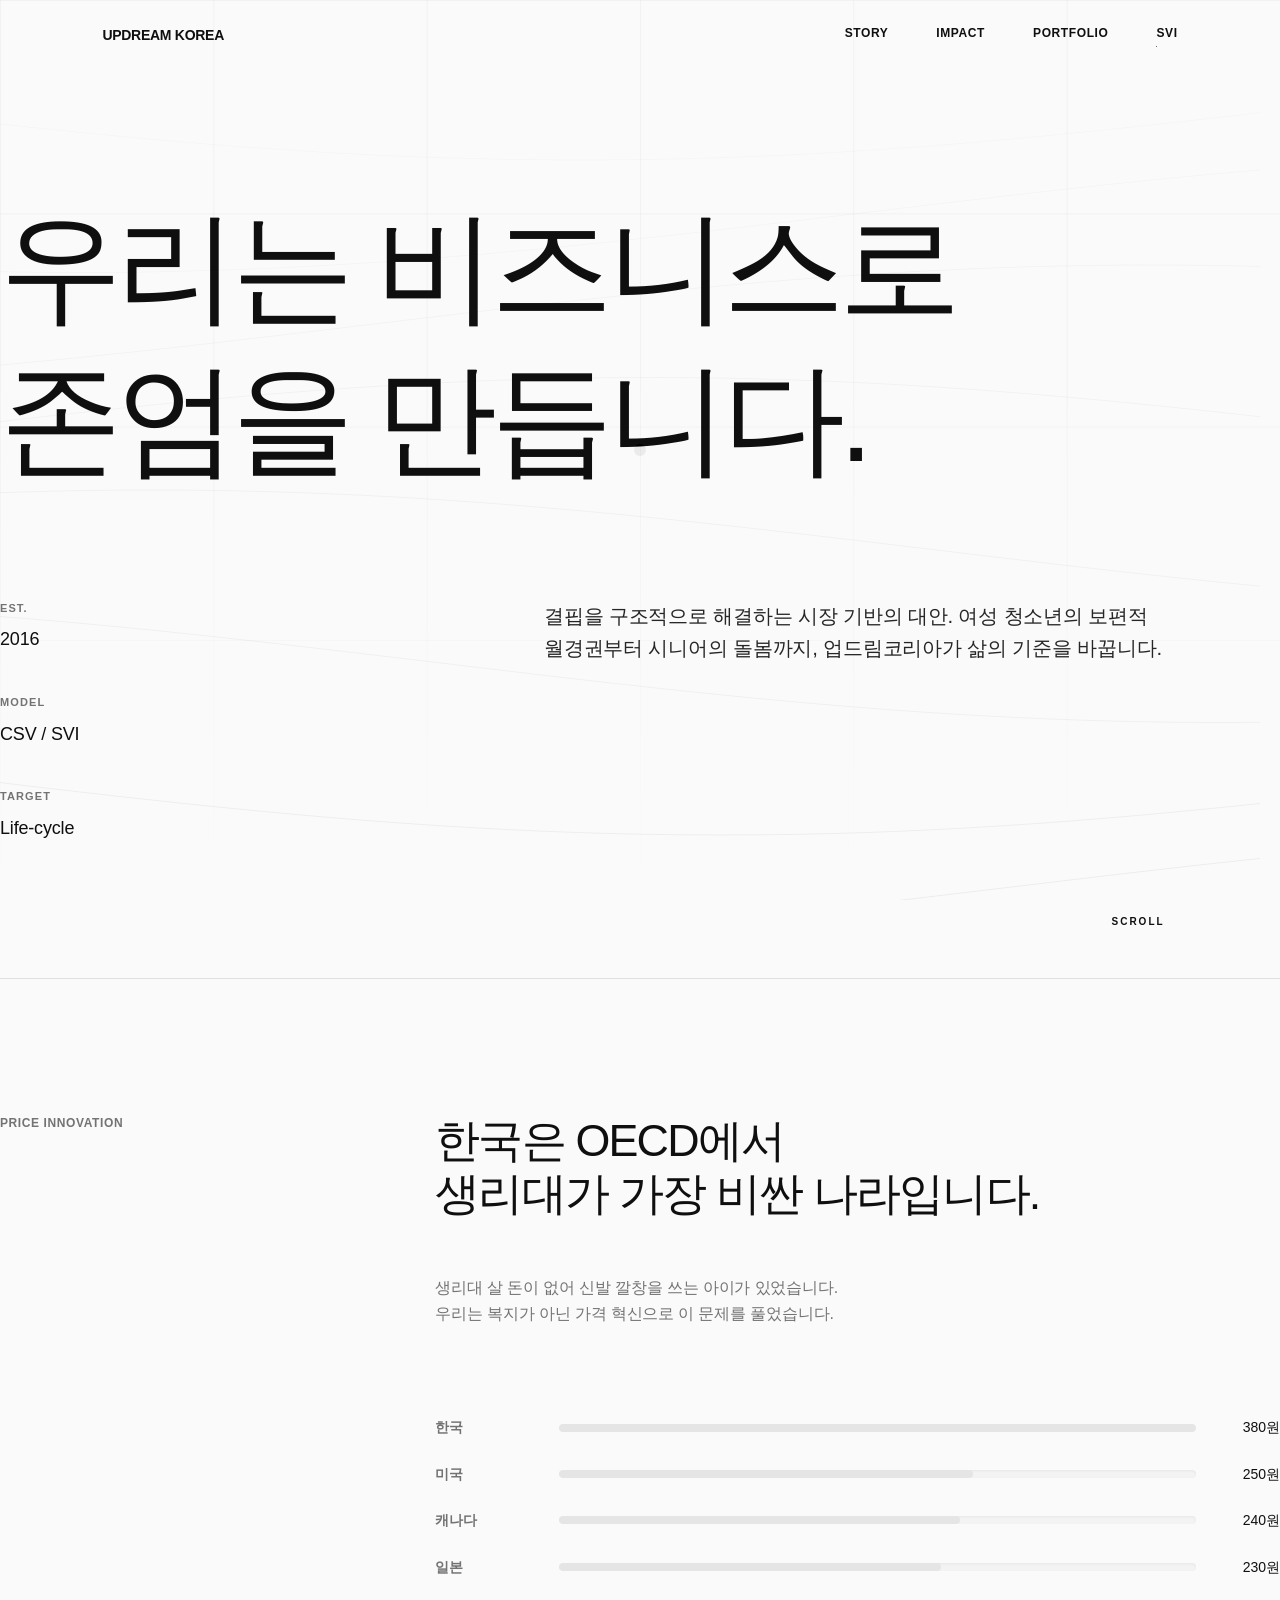
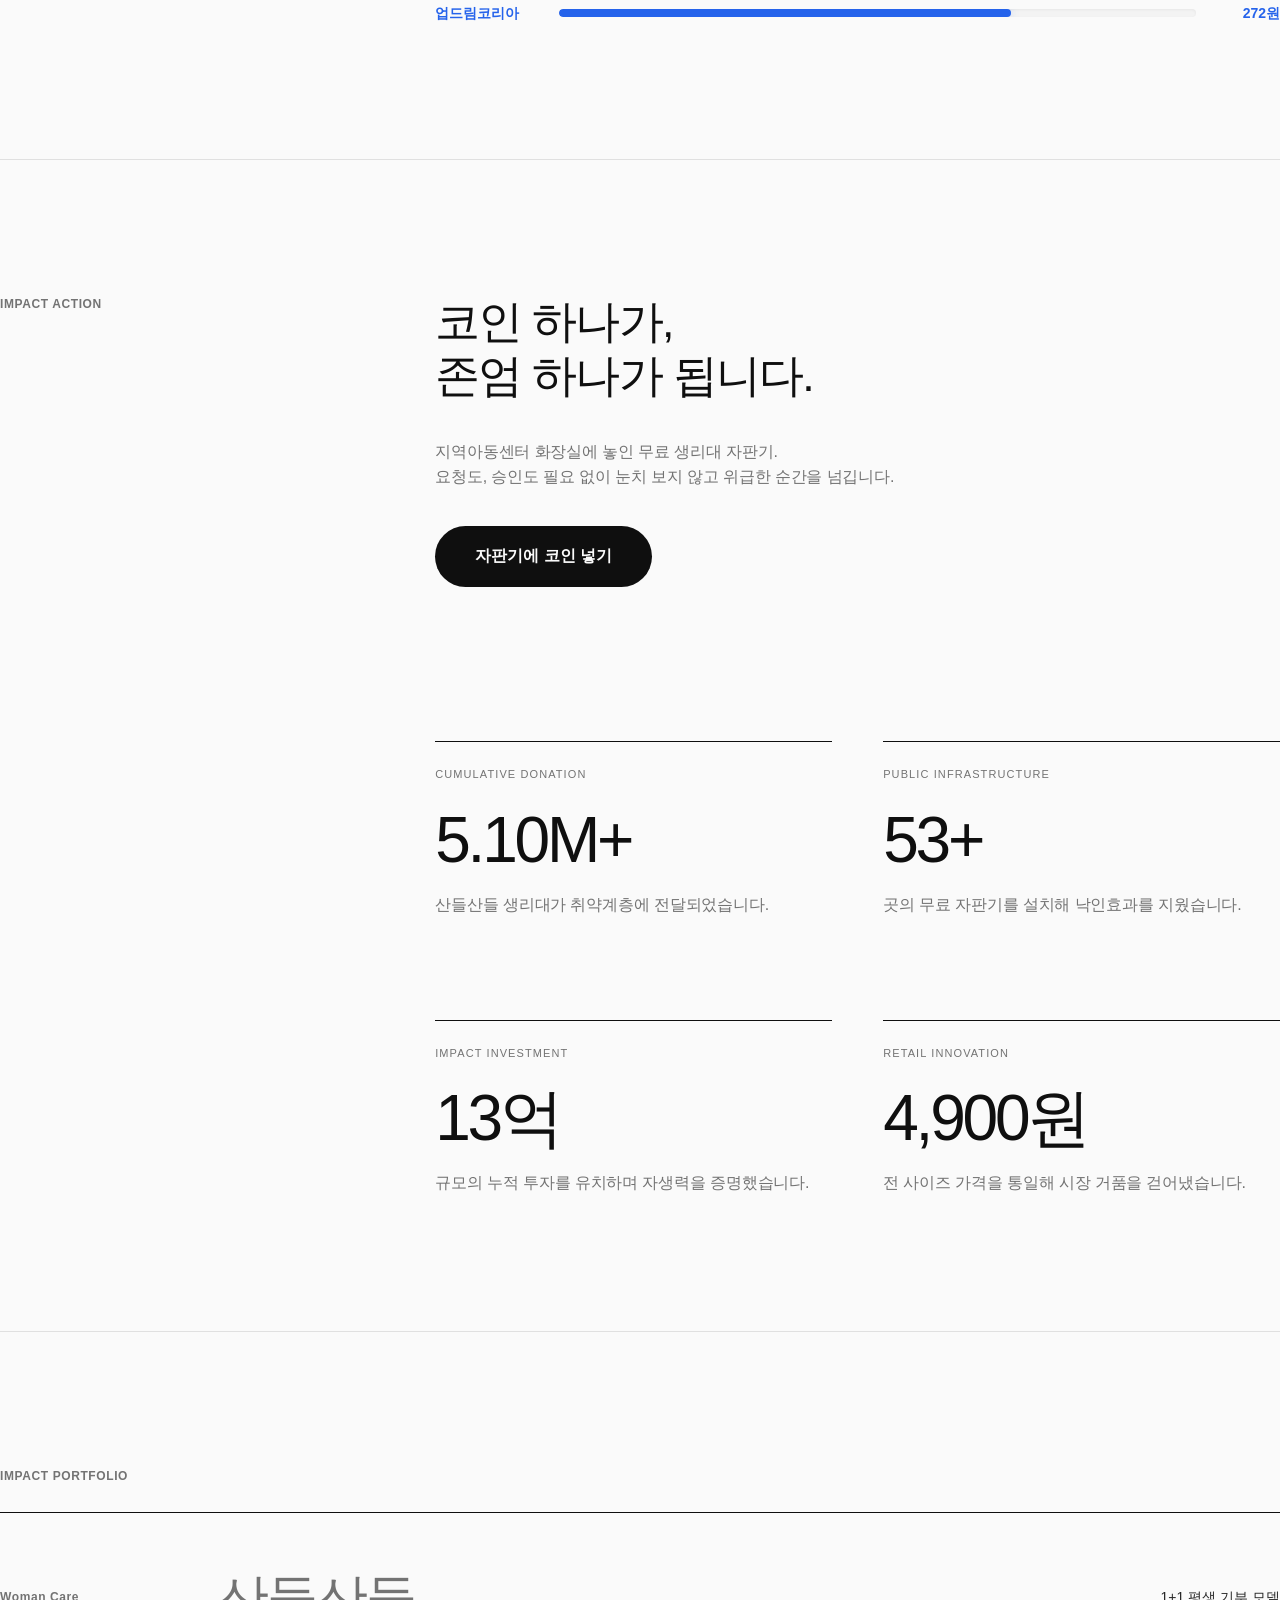
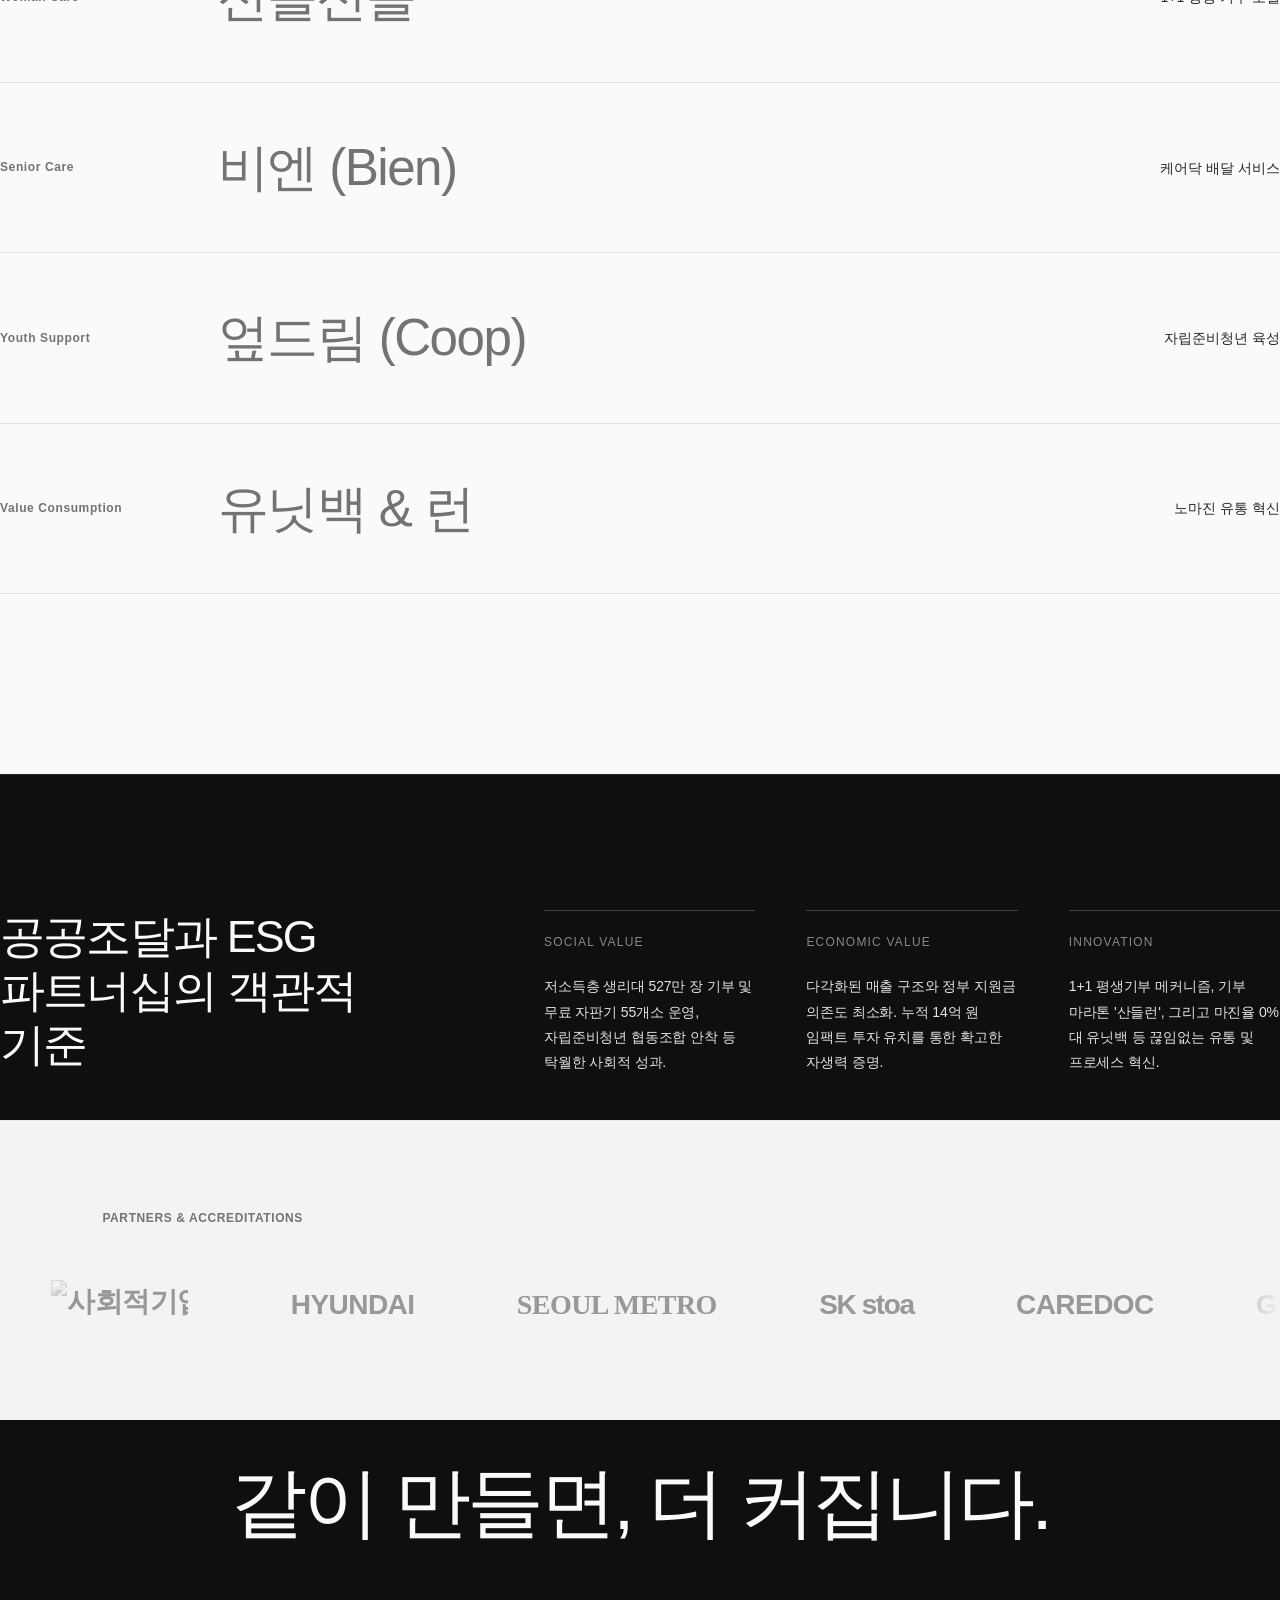
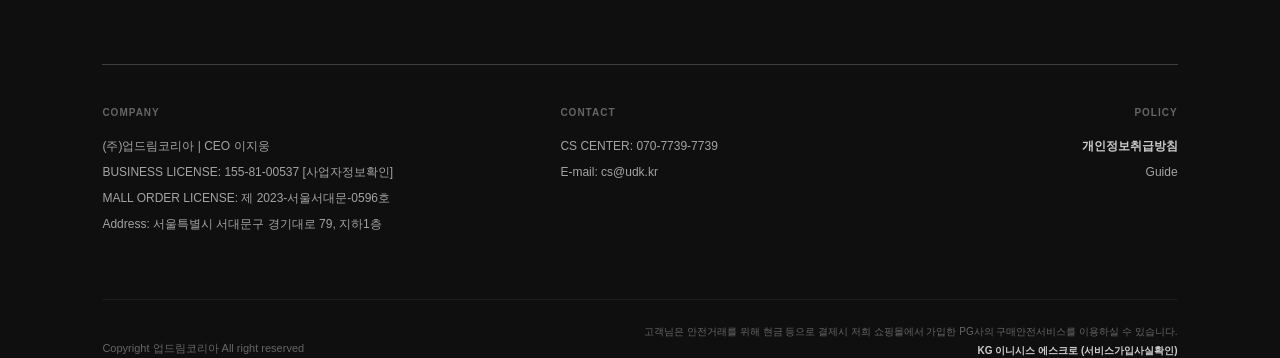
==== commit 84dcbbd3: "Update udk.html" ====
--- a/udk.html
+++ b/udk.html
@@ -22,8 +22,8 @@
             --font-main: 'Pretendard', -apple-system, sans-serif;
             --ease-out-expo: cubic-bezier(0.19, 1, 0.22, 1);
             
-            /* 반응형 넉넉한 좌우 여백 (모바일 최소 24px 보장) */
-            --container-pad: clamp(24px, 5vw, 120px);
+            /* 반응형 넉넉한 좌우 여백 (모바일 최소 32px 보장, 데스크탑 기본 8vw로 확대) */
+            --container-pad: clamp(32px, 8vw, 160px);
             --grid-gap: 2vw;
         }
 
@@ -261,7 +261,8 @@
 
         @media (max-width: 992px) {
             h1, h2, h3, h4, .pricing-title, .coin-title, .svi-title, .footer-cta { line-height: 1.35 !important; }
-            .hero-title { font-size: clamp(3rem, 10vw, 6rem); margin-bottom: 8vh; word-break: keep-all; }
+            /* 모바일에서 텍스트가 좌우 여백을 너무 잡아먹지 않도록 폰트 최대치 축소 */
+            .hero-title { font-size: clamp(2.5rem, 8vw, 5rem); margin-bottom: 8vh; word-break: keep-all; }
             
             .hero-bottom-area { display: flex; flex-direction: column; gap: 40px; }
             .hero-meta { flex-direction: row; flex-wrap: wrap; gap: 24px; margin-bottom: 0; }
@@ -274,7 +275,8 @@
             .data-content { grid-template-columns: 1fr; gap: 8vh; }
             
             .item-category { grid-column: 1 / 13; margin-bottom: 1vh;}
-            .item-title { grid-column: 1 / 13; font-size: clamp(2.5rem, 8vw, 4rem); transition: none;}
+            /* 포트폴리오 리스트 폰트 크기 조정하여 숨통 틔우기 */
+            .item-title { grid-column: 1 / 13; font-size: clamp(2rem, 7vw, 3.5rem); transition: none;}
             .item-metric { grid-column: 1 / 13; text-align: left; margin-top: 2vh;}
             .list-item:hover .item-title { padding-left: 0; } 
 
@@ -343,7 +345,9 @@
                     <div class="meta-item"><span>Target</span><span class="meta-value">Life-cycle</span></div>
                 </div>
                 <p class="hero-subtitle">
-                    결핍을 구조적으로 해결하는 시장 기반의 대안. 여성 청소년의 보편적 월경권부터 시니어의 돌봄까지, 업드림코리아가 삶의 기준을 바꿉니다.
+                    결핍을 구조적으로 해결하는 시장 기반의 대안. <comment-tag id="1">여성 청소년의 보편적 월경권부터 시니어의 돌봄까지, 업드림코리아가 삶의 기준을 바꿉니다.</comment-tag id="1" text="'시니어의 돌봄'에서 '의'를 빼고, '바꿉니다'를 '새롭게 정립합니다' 혹은 '한 단계 높입니다'로 바꾸면 기업의 비전이 더욱 전문적이고 거시적으로 느껴집니다.
+
+추천: '여성 청소년의 보편적 월경권부터 시니어 돌봄까지, 업드림코리아가 삶의 기준을 새롭게 정립합니다.'" type="suggestion">
                 </p>
             </div>
             
@@ -357,7 +361,9 @@
             <div class="section-label" data-parallax="-0.03">Price Innovation</div>
             <div class="pricing-content fade-in">
                 <h2 class="pricing-title">한국은 OECD에서<br>생리대가 가장 비싼 나라입니다.</h2>
-                <p>생리대 살 돈이 없어 신발 깔창을 쓰는 아이가 있었습니다.<br>우리는 복지가 아닌 가격 혁신으로 이 문제를 풀었습니다.</p>
+                <p>생리대 살 돈이 없어 신발 깔창을 쓰는 아이가 있었습니다.<br><comment-tag id="2">우리는 복지가 아닌 가격 혁신으로 이 문제를 풀었습니다.</comment-tag id="2" text="'문제를 풀었습니다'라는 표현은 다소 구어체에 가깝습니다. 기업의 핵심 가치를 전달하는 만큼 조금 더 무게감 있는 단어를 추천합니다.
+
+추천: '우리는 일회성 복지가 아닌, 지속 가능한 가격 혁신으로 이 문제를 해결합니다.'" type="suggestion"></p>
                 
                 <div class="chart-container">
                     <div class="bar-row">
@@ -394,7 +400,9 @@
             
             <div class="coin-action fade-in">
                 <h2 class="coin-title">코인 하나가,<br>존엄 하나가 됩니다.</h2>
-                <p>지역아동센터 화장실에 놓인 무료 생리대 자판기.<br>요청도, 승인도 필요 없이 눈치 보지 않고 위급한 순간을 넘깁니다.</p>
+                <p>지역아동센터 화장실에 놓인 무료 생리대 자판기.<br><comment-tag id="3">요청도, 승인도 필요 없이 눈치 보지 않고 위급한 순간을 넘깁니다.</comment-tag id="3" text="'위급한 순간을 넘깁니다'는 다소 수동적이거나 임시방편적인 뉘앙스를 줄 수 있습니다. 대상자의 존엄성을 강조하는 방향으로 윤문해 보세요.
+
+추천: '어떠한 증명이나 요청도 필요 없습니다. 아이들이 눈치 보지 않고 가장 필요한 순간을 안전하게 맞이할 수 있도록 돕습니다.'" type="suggestion"></p>
                 <div style="display: flex; flex-direction: column; align-items: flex-start;">
                     <button class="coin-btn custom-hover" id="coin-btn" aria-live="polite">
                         <span class="btn-text">자판기에 코인 넣기</span>
@@ -420,7 +428,9 @@
                 <div class="data-block">
                     <span class="data-label">Public Infrastructure</span>
                     <div class="data-number"><span class="counter" data-target="55" data-format="int">0</span>+</div>
-                    <p>곳의 무료 자판기를 설치해 낙인효과를 지웠습니다.</p>
+                    <p><comment-tag id="4">곳의 무료 자판기를 설치해 낙인효과를 지웠습니다.</comment-tag id="4" text="조사 '의'가 생략되거나 숫자에 이어지는 수식어 연결이 다소 어색합니다. 또한 '낙인효과를 지웠습니다'를 조금 더 명확하고 전문적으로 풀어쓰면 좋습니다.
+
+추천: '곳에 무료 자판기를 설치하여 선별적 복지가 주는 낙인효과를 지워나가고 있습니다.'" type="suggestion"></p>
                 </div>
                 <div class="data-block">
                     <span class="data-label">Impact Investment</span>
@@ -469,7 +479,9 @@
             <div class="svi-grid fade-in" style="transition-delay: 0.2s;">
                 <div class="svi-item custom-hover">
                     <h4>Social Value</h4>
-                    <p>저소득층 생리대 527만 장 기부 및 무료 자판기 55개소 운영, 자립준비청년 협동조합 안착 등 탁월한 사회적 성과.</p>
+                    <p><comment-tag id="5">저소득층 생리대 527만 장 기부 및 무료 자판기 55개소 운영, 자립준비청년 협동조합 안착 등 탁월한 사회적 성과.</comment-tag id="5" text="문장이 명사형으로 끝나는 것보다, 가치 창출에 대한 동사형 서술어를 덧붙이면 성과가 더욱 돋보입니다. '저소득층' 대신 최근 ESG 트렌드에 맞는 '취약계층' 사용도 고려해 보세요.
+
+추천: '취약계층 생리대 527만 장 기부, 무료 자판기 55개소 운영, 자립준비청년 협동조합의 성공적 안착을 통해 탁월한 사회적 가치를 창출합니다.'" type="suggestion"></p>
                 </div>
                 <div class="svi-item custom-hover">
                     <h4>Economic Value</h4>
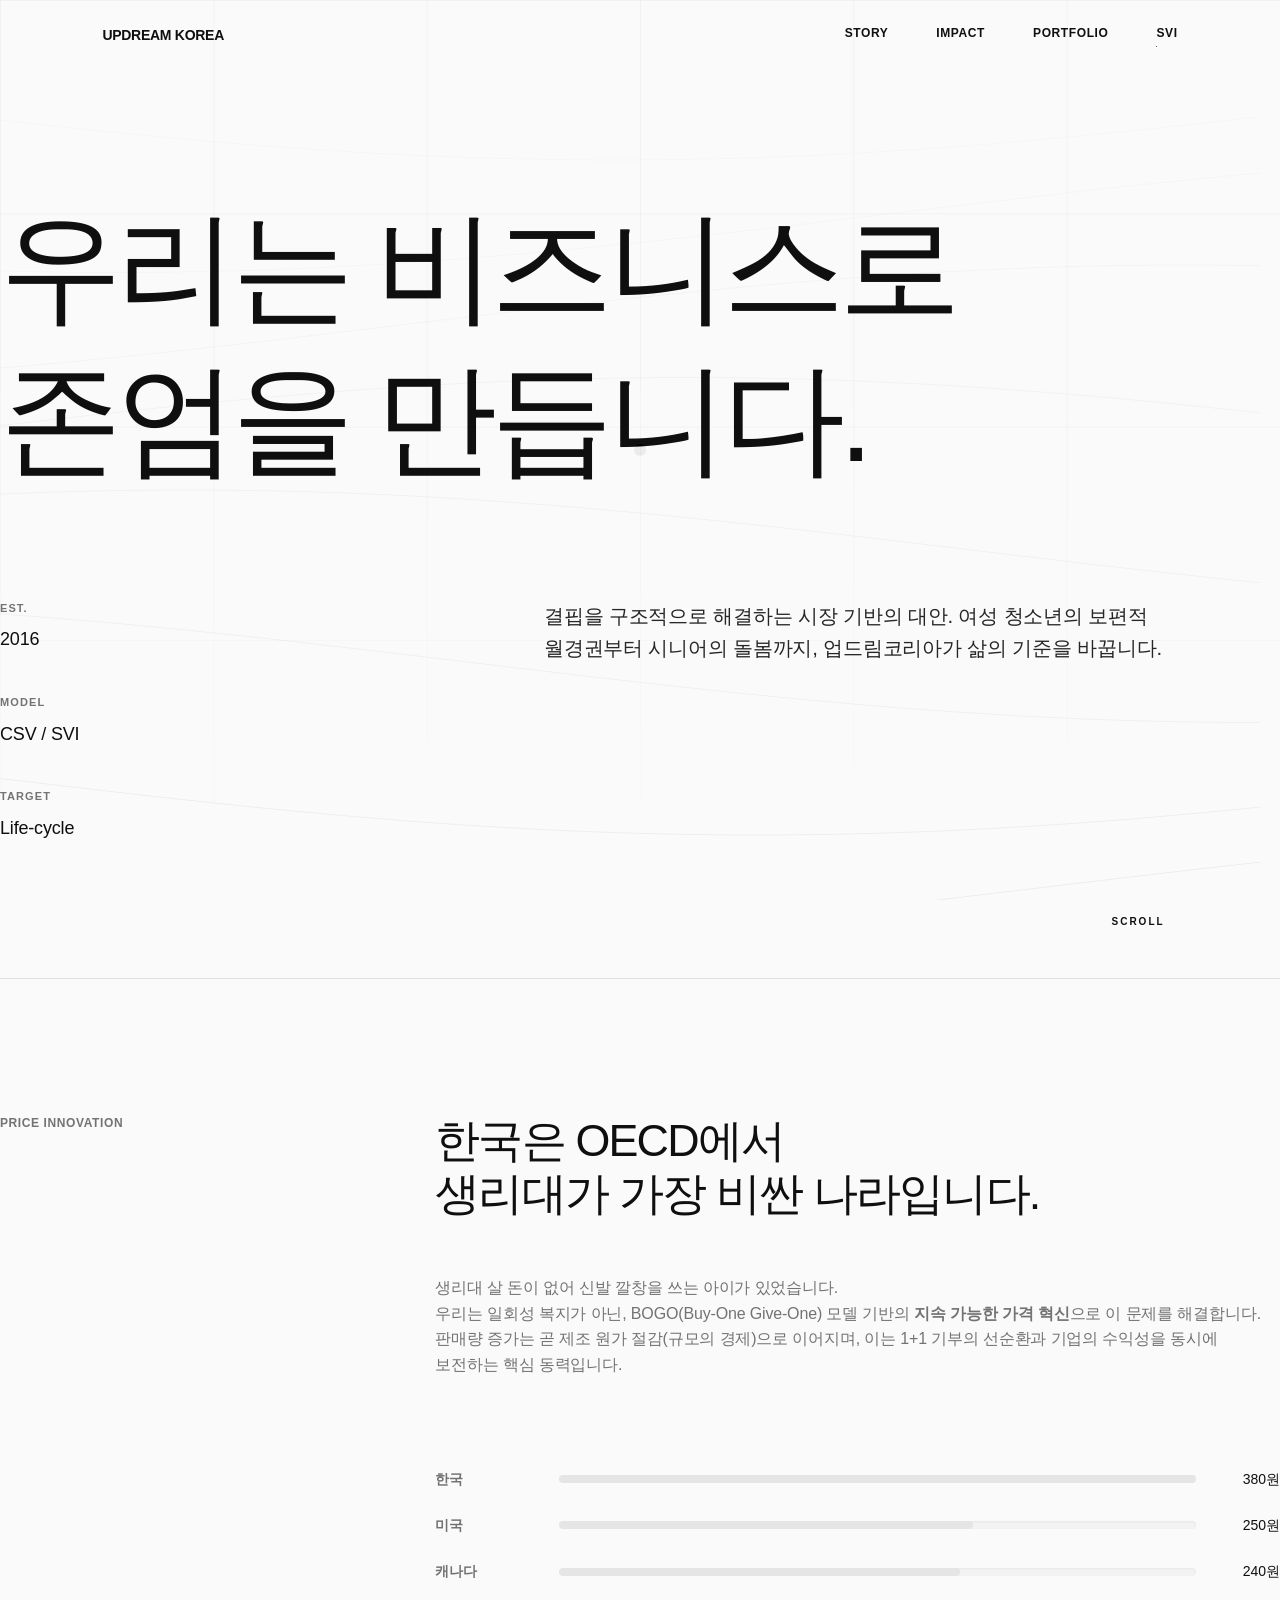
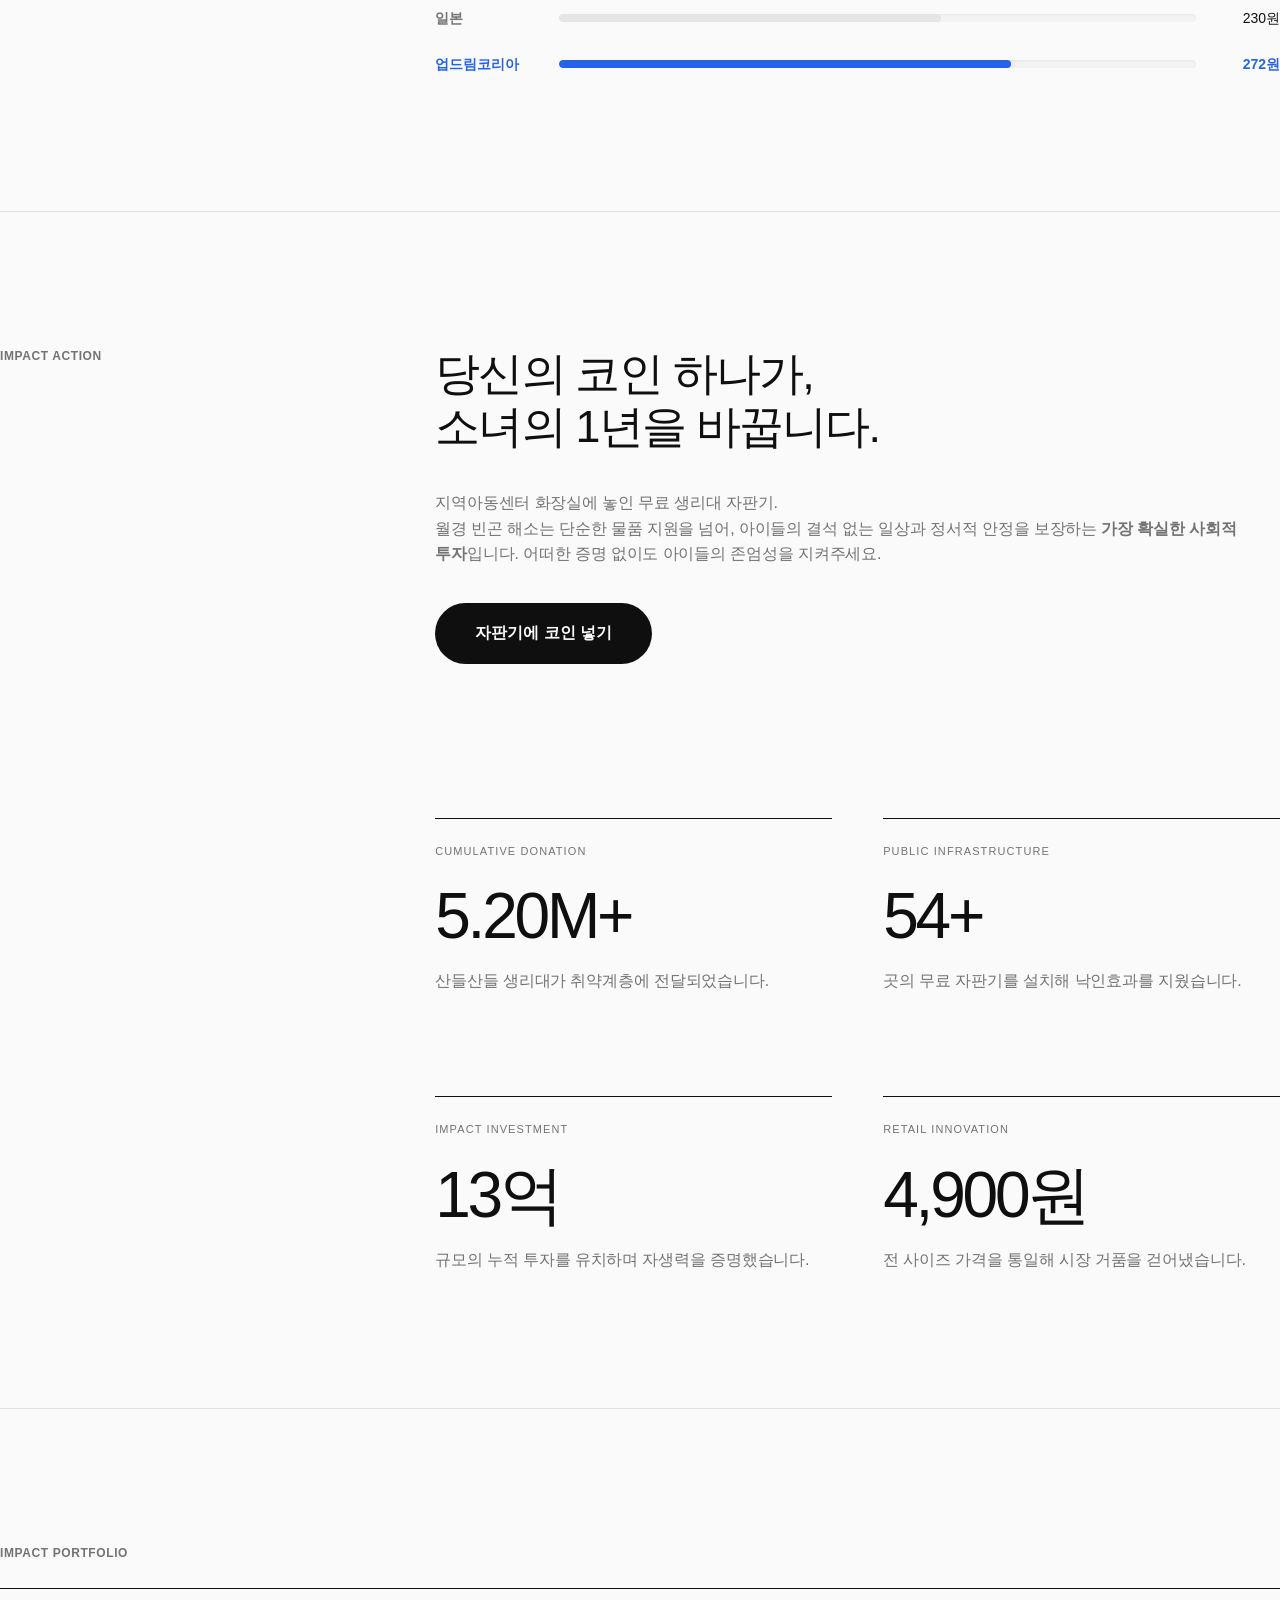
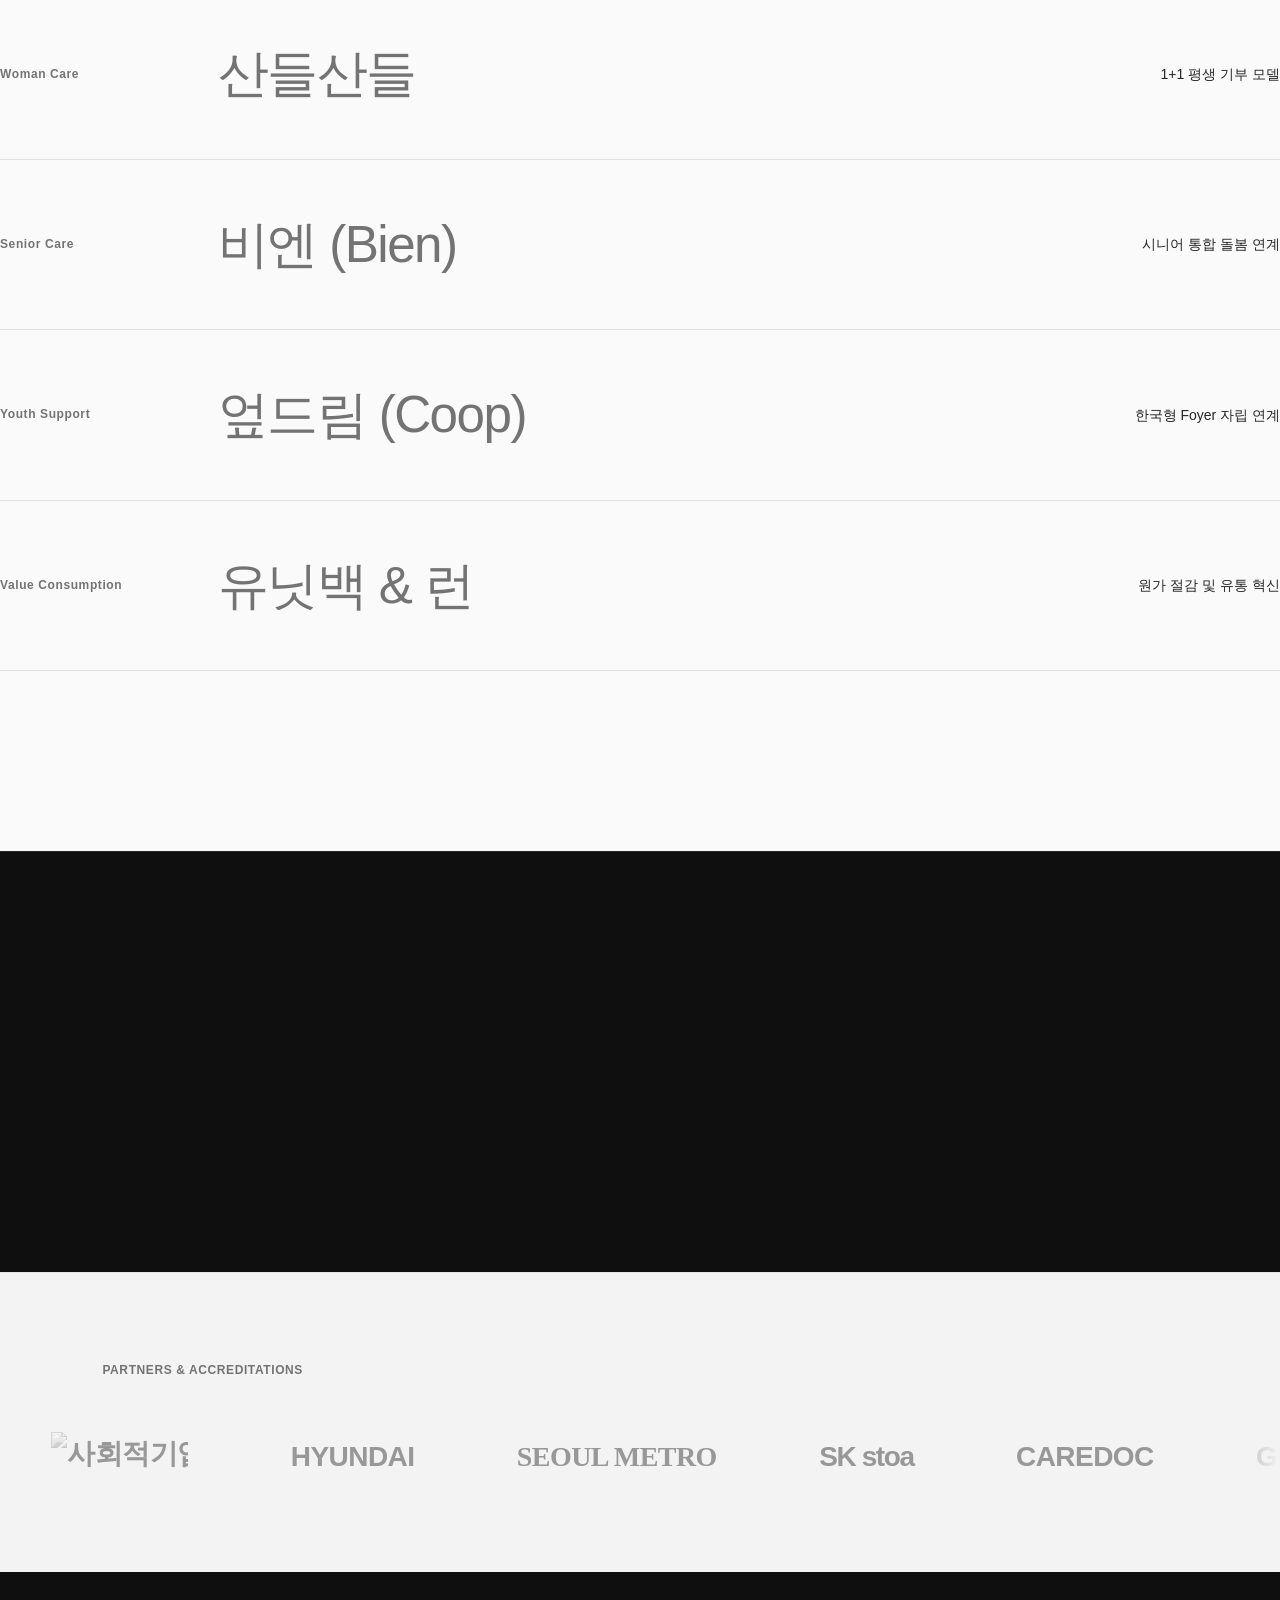
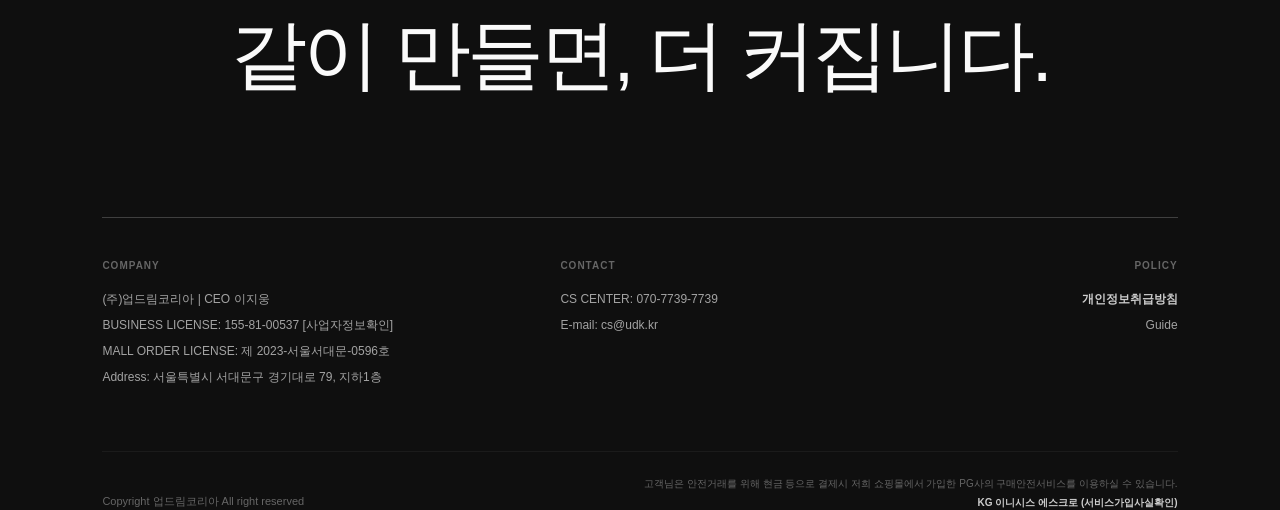
==== commit 9516b421: "Update udk.html" ====
--- a/udk.html
+++ b/udk.html
@@ -361,9 +361,7 @@
             <div class="section-label" data-parallax="-0.03">Price Innovation</div>
             <div class="pricing-content fade-in">
                 <h2 class="pricing-title">한국은 OECD에서<br>생리대가 가장 비싼 나라입니다.</h2>
-                <p>생리대 살 돈이 없어 신발 깔창을 쓰는 아이가 있었습니다.<br><comment-tag id="2">우리는 복지가 아닌 가격 혁신으로 이 문제를 풀었습니다.</comment-tag id="2" text="'문제를 풀었습니다'라는 표현은 다소 구어체에 가깝습니다. 기업의 핵심 가치를 전달하는 만큼 조금 더 무게감 있는 단어를 추천합니다.
-
-추천: '우리는 일회성 복지가 아닌, 지속 가능한 가격 혁신으로 이 문제를 해결합니다.'" type="suggestion"></p>
+                <p>생리대 살 돈이 없어 신발 깔창을 쓰는 아이가 있었습니다.<br>우리는 일회성 복지가 아닌, BOGO(Buy-One Give-One) 모델 기반의 <b>지속 가능한 가격 혁신</b>으로 이 문제를 해결합니다.<br>판매량 증가는 곧 제조 원가 절감(규모의 경제)으로 이어지며, 이는 1+1 기부의 선순환과 기업의 수익성을 동시에 보전하는 핵심 동력입니다.</p>
                 
                 <div class="chart-container">
                     <div class="bar-row">
@@ -399,10 +397,8 @@
             <div class="section-label" data-parallax="-0.03">Impact Action</div>
             
             <div class="coin-action fade-in">
-                <h2 class="coin-title">코인 하나가,<br>존엄 하나가 됩니다.</h2>
-                <p>지역아동센터 화장실에 놓인 무료 생리대 자판기.<br><comment-tag id="3">요청도, 승인도 필요 없이 눈치 보지 않고 위급한 순간을 넘깁니다.</comment-tag id="3" text="'위급한 순간을 넘깁니다'는 다소 수동적이거나 임시방편적인 뉘앙스를 줄 수 있습니다. 대상자의 존엄성을 강조하는 방향으로 윤문해 보세요.
-
-추천: '어떠한 증명이나 요청도 필요 없습니다. 아이들이 눈치 보지 않고 가장 필요한 순간을 안전하게 맞이할 수 있도록 돕습니다.'" type="suggestion"></p>
+                <h2 class="coin-title">당신의 코인 하나가,<br>소녀의 1년을 바꿉니다.</h2>
+                <p>지역아동센터 화장실에 놓인 무료 생리대 자판기.<br>월경 빈곤 해소는 단순한 물품 지원을 넘어, 아이들의 결석 없는 일상과 정서적 안정을 보장하는 <b>가장 확실한 사회적 투자</b>입니다. 어떠한 증명 없이도 아이들의 존엄성을 지켜주세요.</p>
                 <div style="display: flex; flex-direction: column; align-items: flex-start;">
                     <button class="coin-btn custom-hover" id="coin-btn" aria-live="polite">
                         <span class="btn-text">자판기에 코인 넣기</span>
@@ -448,30 +444,30 @@
         <section class="content-section grid-container observer-target" style="padding-bottom: 20vh;">
             <div class="section-label" data-parallax="-0.05">Impact Portfolio</div>
             <div class="list-wrapper fade-in">
-                <div class="list-item custom-hover portfolio-item" data-img="https://images.unsplash.com/photo-1596392927852-2a4273305b0d?q=80&w=600&auto=format&fit=crop">
+                <div class="list-item custom-hover portfolio-item" data-img="https://www.sentv.co.kr/data/sentv/image/2025/12/18/sentv20251218000135.jpg">
                     <div class="item-category">Woman Care</div>
                     <div class="item-title">산들산들</div>
                     <div class="item-metric">1+1 평생 기부 모델</div>
                 </div>
-                <div class="list-item custom-hover portfolio-item" data-img="https://images.unsplash.com/photo-1529156069898-49953e39b3ac?q=80&w=600&auto=format&fit=crop">
+                <div class="list-item custom-hover portfolio-item" data-img="https://images.squarespace-cdn.com/content/v1/61cc494289bb2f1fc3b0c2f6/1707801561807-B2YXX653QGGHNOT921ZS/KakaoTalk_Photo_2023-12-15-17-32-52+004.png">
                     <div class="item-category">Senior Care</div>
                     <div class="item-title">비엔 (Bien)</div>
-                    <div class="item-metric">케어닥 배달 서비스</div>
-                </div>
-                <div class="list-item custom-hover portfolio-item" data-img="https://images.unsplash.com/photo-1517486808906-6ca8b3f04846?q=80&w=600&auto=format&fit=crop">
+                    <div class="item-metric">시니어 통합 돌봄 연계</div>
+                </div>
+                <div class="list-item custom-hover portfolio-item" data-img="https://mblogthumb-phinf.pstatic.net/MjAxODExMDFfNDAg/MDAxNTQxMDQ2MjU2MjAx.vjBQ2WLRuVb8sp9O29qOWUAmkjVtdzbDTeYnZ02kc0Eg.jUCGFAvTP0P0-T29FKxwuwgnsov8nXoOToqLOlkHV0wg.JPEG.aramin21/%EC%BA%A1%EC%B2%98.JPG?type=w800">
                     <div class="item-category">Youth Support</div>
                     <div class="item-title">엎드림 (Coop)</div>
-                    <div class="item-metric">자립준비청년 육성</div>
-                </div>
-                <div class="list-item custom-hover portfolio-item" data-img="https://images.unsplash.com/photo-1553531384-cc64ac80f931?q=80&w=600&auto=format&fit=crop">
+                    <div class="item-metric">한국형 Foyer 자립 연계</div>
+                </div>
+                <div class="list-item custom-hover portfolio-item" data-img="https://encrypted-tbn0.gstatic.com/images?q=tbn:ANd9GcRf1xJ-r3lWvRZfQwg6VdybzXTGya8g0KZJwsf3InYHA6a2lEy2R0Ru_us&s=10">
                     <div class="item-category">Value Consumption</div>
                     <div class="item-title">유닛백 & 런</div>
-                    <div class="item-metric">노마진 유통 혁신</div>
+                    <div class="item-metric">원가 절감 및 유통 혁신</div>
                 </div>
             </div>
         </section>
 
-        <!-- Canvas Background End Trigger -->
+        <!-- Canvas Background End Trigger (이 영역부터 캔버스 애니메이션 정지) -->
         <div id="canvas-pause-trigger"></div>
 
         <section class="svi-section grid-container observer-target">
@@ -479,17 +475,15 @@
             <div class="svi-grid fade-in" style="transition-delay: 0.2s;">
                 <div class="svi-item custom-hover">
                     <h4>Social Value</h4>
-                    <p><comment-tag id="5">저소득층 생리대 527만 장 기부 및 무료 자판기 55개소 운영, 자립준비청년 협동조합 안착 등 탁월한 사회적 성과.</comment-tag id="5" text="문장이 명사형으로 끝나는 것보다, 가치 창출에 대한 동사형 서술어를 덧붙이면 성과가 더욱 돋보입니다. '저소득층' 대신 최근 ESG 트렌드에 맞는 '취약계층' 사용도 고려해 보세요.
-
-추천: '취약계층 생리대 527만 장 기부, 무료 자판기 55개소 운영, 자립준비청년 협동조합의 성공적 안착을 통해 탁월한 사회적 가치를 창출합니다.'" type="suggestion"></p>
+                    <p>월경 빈곤 해소를 통한 청소년 학업 연속성 보장, 한국형 Foyer 모델 기반의 자립준비청년 주거·일자리 지원, 배달 서비스를 통한 시니어 사회적 관계망 복원 등 학술적으로 검증된 탁월한 사회적 가치를 창출합니다.</p>
                 </div>
                 <div class="svi-item custom-hover">
                     <h4>Economic Value</h4>
-                    <p>다각화된 매출 구조와 정부 지원금 의존도 최소화. 누적 14억 원 임팩트 투자 유치를 통한 확고한 자생력 증명.</p>
+                    <p>정부의 단순 복지 예산 대비 재정적 부담을 낮추며, 높은 SROI(사회적 투자수익률 1.44 이상)를 입증했습니다. '규모의 경제'를 통한 원가 절감 메커니즘으로 누적 14억 원 투자를 유치하며 자생력을 확보했습니다.</p>
                 </div>
                 <div class="svi-item custom-hover">
-                    <h4>Innovation</h4>
-                    <p>1+1 평생기부 메커니즘, 기부 마라톤 '산들런', 그리고 마진율 0%대 유닛백 등 끊임없는 유통 및 프로세스 혁신.</p>
+                    <h4>ESG & Policy</h4>
+                    <p>단순 물품 및 고용 제공을 넘어 취약계층의 주거, 일자리, 건강권 보장(지역사회 통합돌봄)을 결합한 비즈니스입니다. 공공조달 및 기업 ESG 파트너십에 최적화된 프로세스 혁신을 제안합니다.</p>
                 </div>
             </div>
         </section>
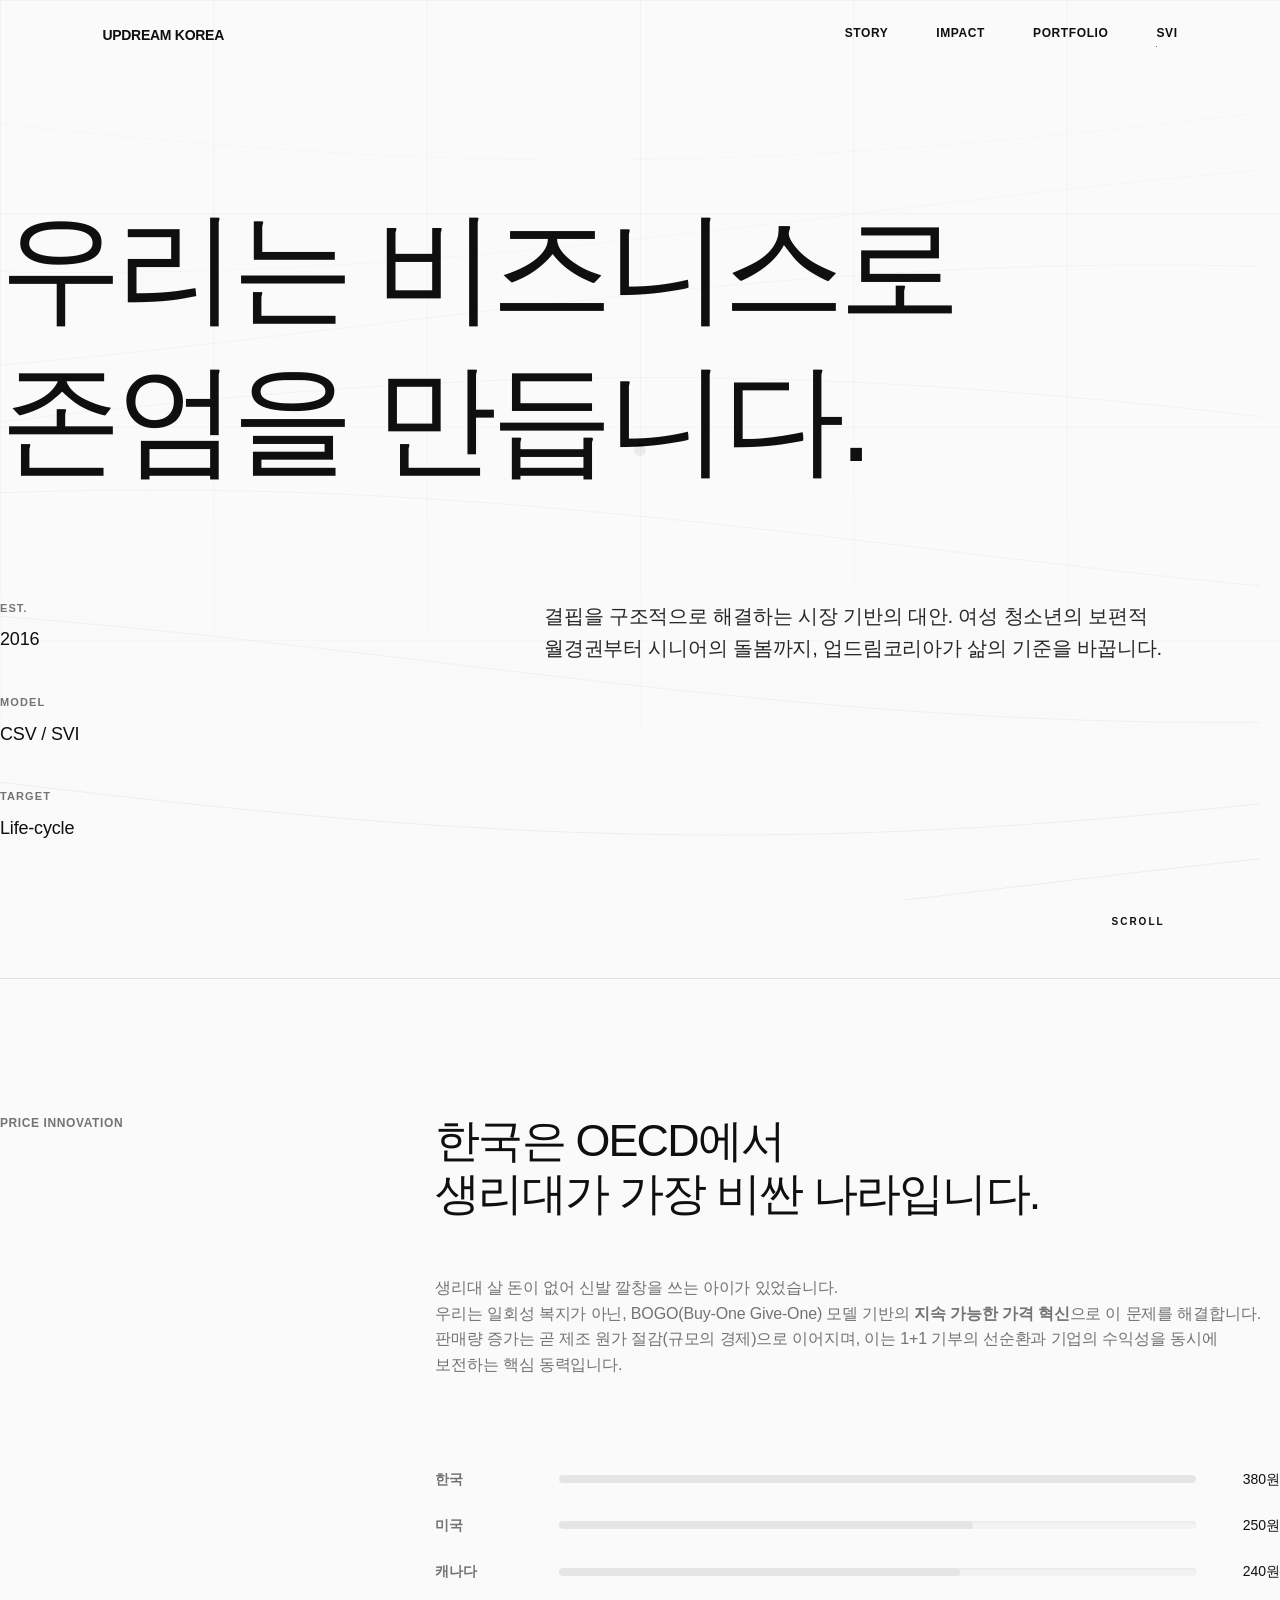
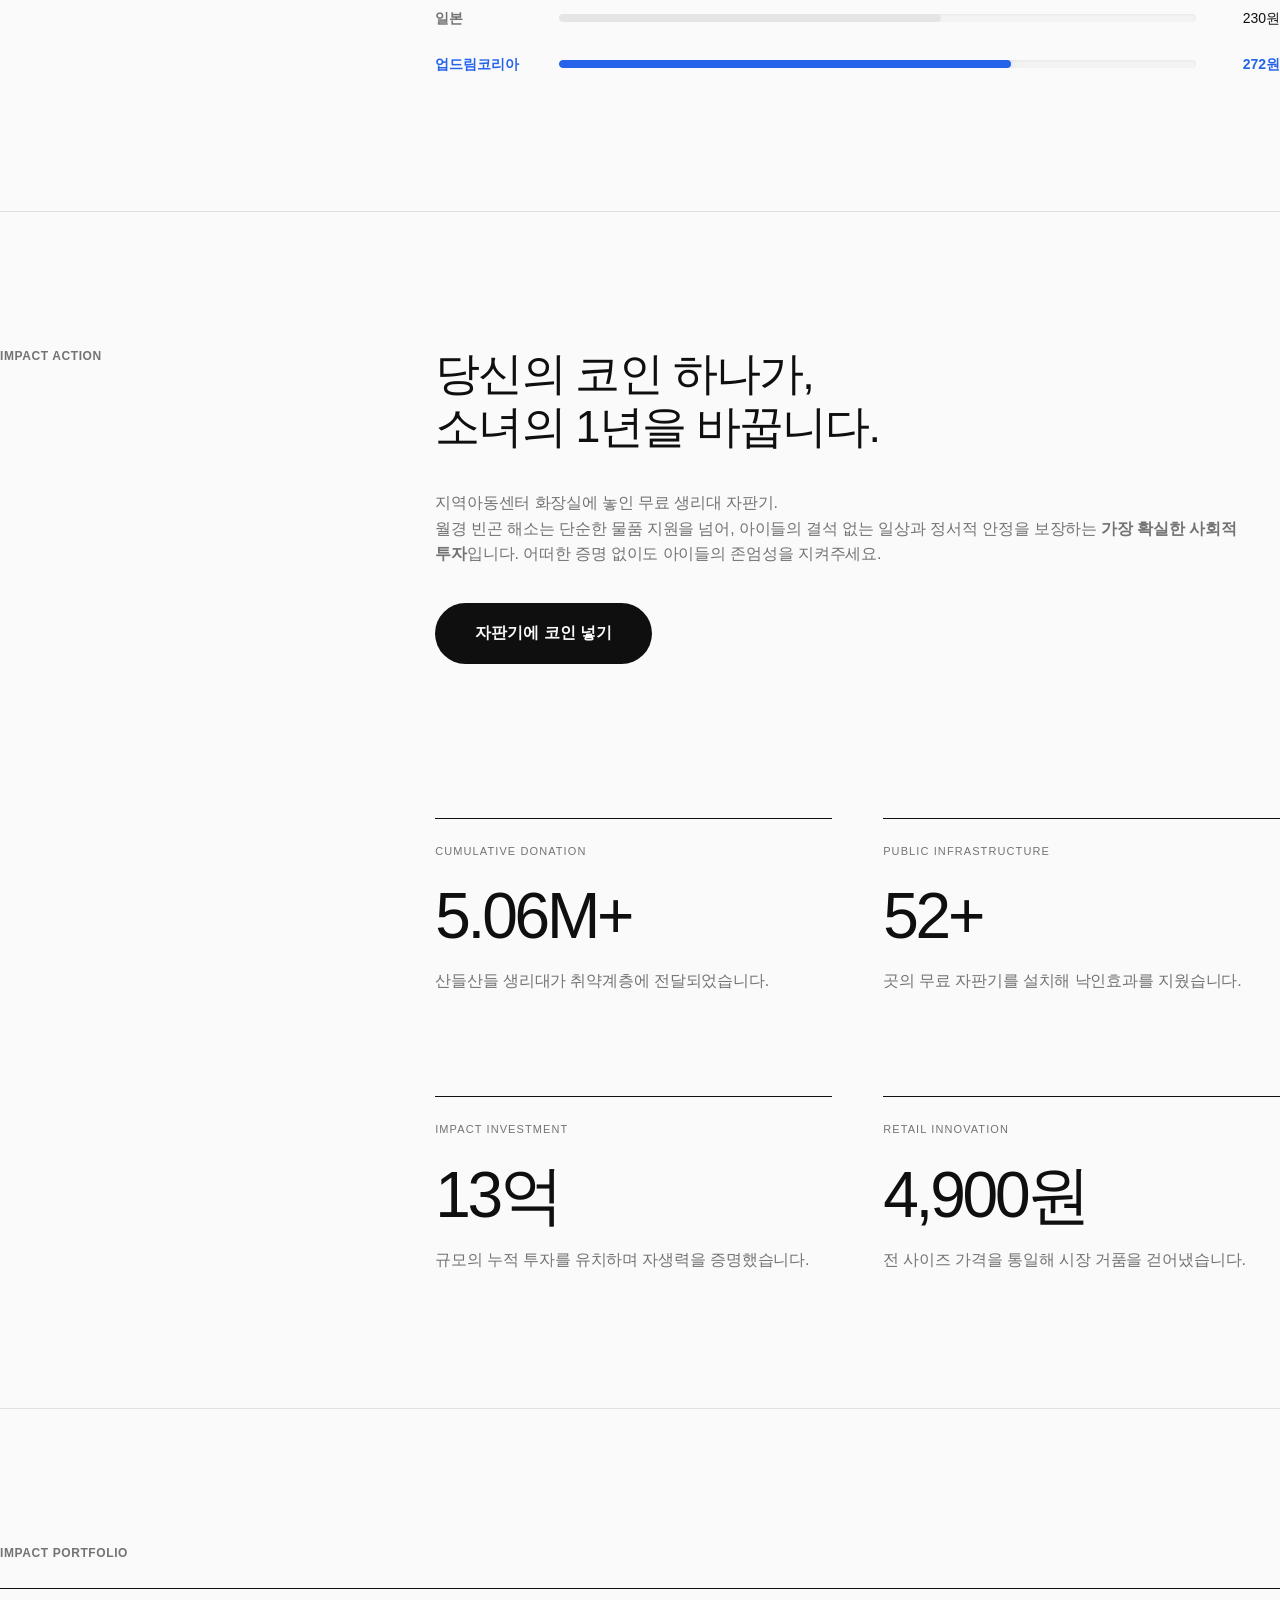
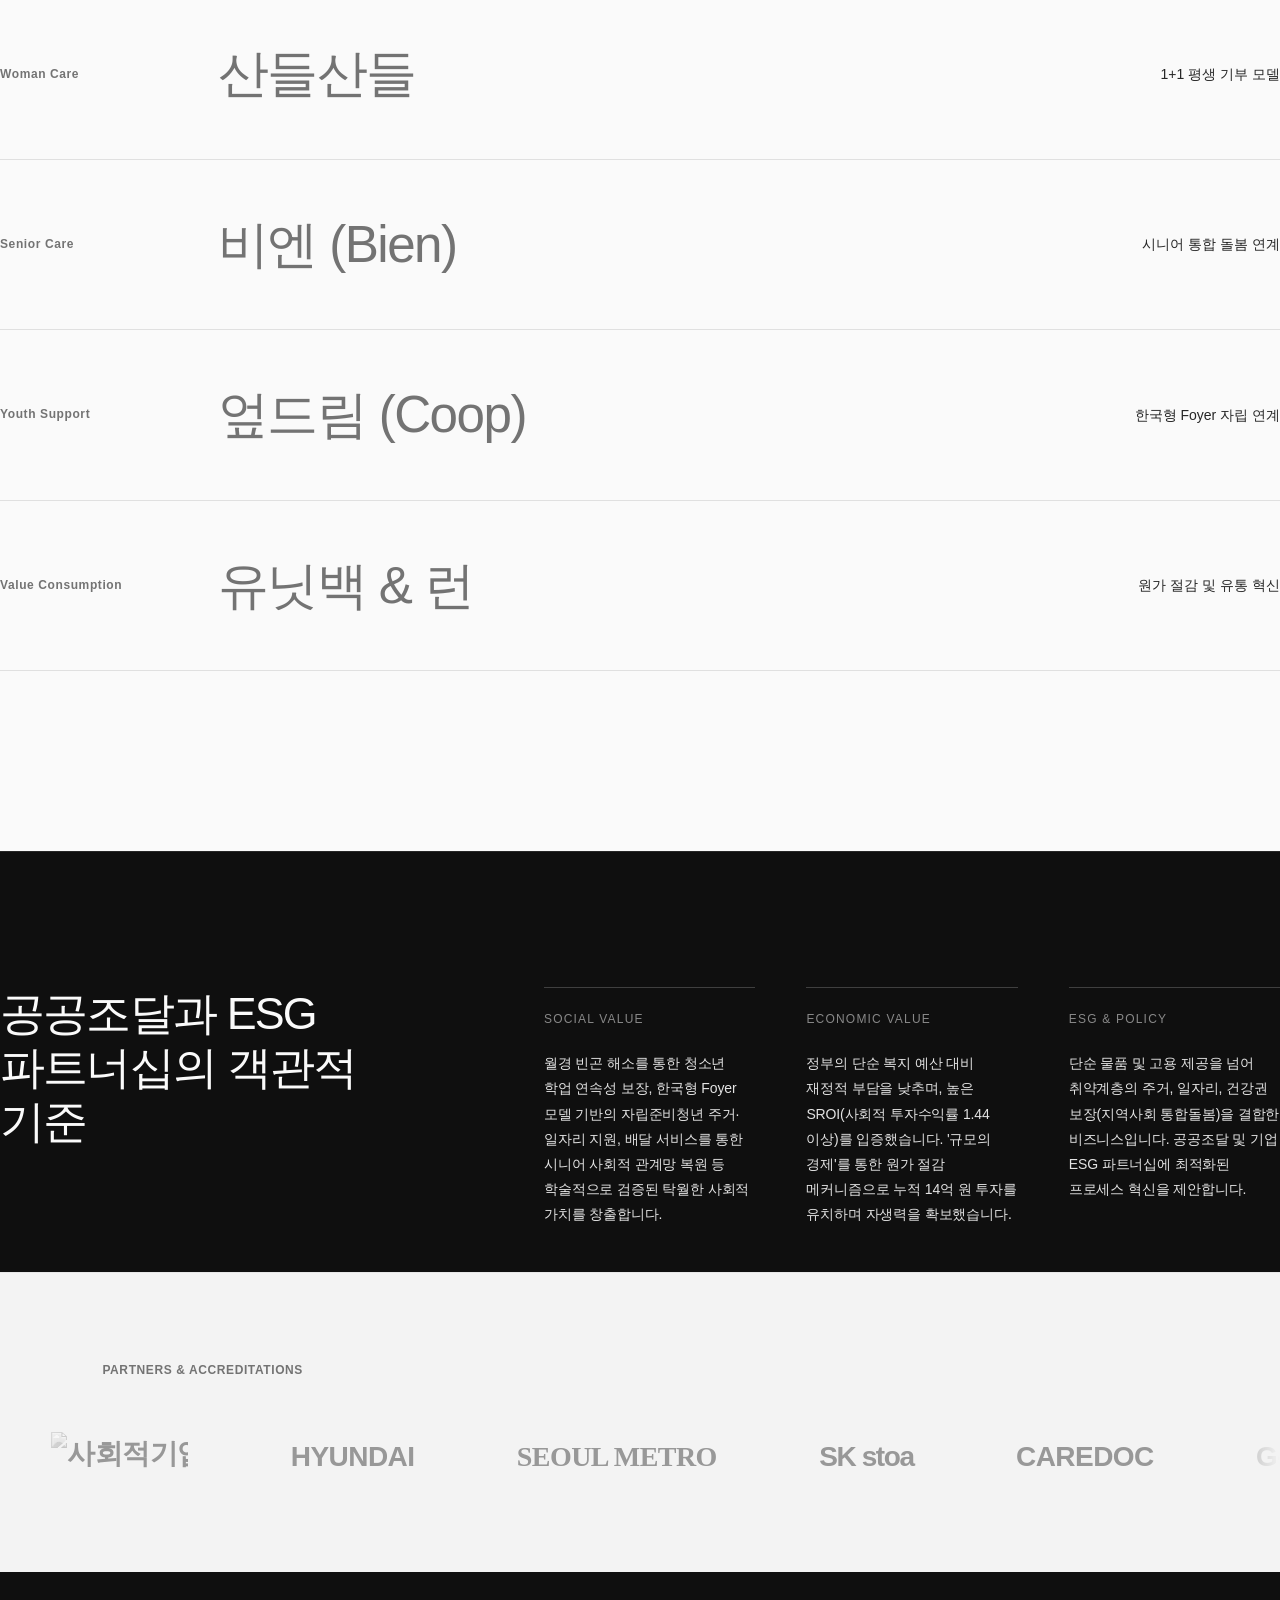
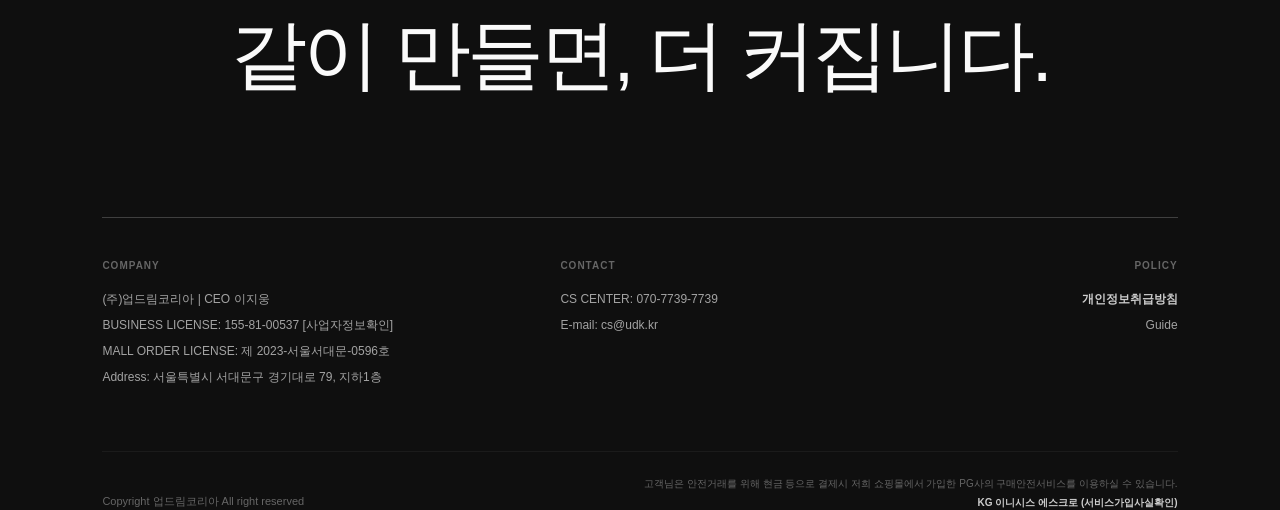
==== commit 6a129fac: "Update udk.html" ====
--- a/udk.html
+++ b/udk.html
@@ -202,6 +202,10 @@
         .item-title { grid-column: 3 / 10; font-size: clamp(2rem, 4vw, 5rem); font-weight: 400; letter-spacing: -0.03em; color: var(--gray-500); transition: padding-left 0.6s var(--ease-out-expo), color 0.5s ease; line-height: 1.2; }
         .item-metric { grid-column: 10 / 13; font-size: 14px; font-weight: 500; text-align: right; color: var(--gray-800); }
 
+        /* 모바일 전용 포트폴리오 이미지 기본 숨김 */
+        .mobile-portfolio-img { display: none; width: 100%; aspect-ratio: 16/9; object-fit: cover; border-radius: 8px; margin-top: 4vh; grid-column: 1 / 13; filter: grayscale(100%); transition: filter 0.5s ease; }
+        .list-item:active .mobile-portfolio-img { filter: grayscale(0%); } /* 터치 시 흑백 해제 */
+
         /* SVI & Footer Background Unified */
         .svi-section { padding: 15vh 0 5vh; background: var(--black); color: var(--white); border-top: 1px solid rgba(255,255,255,0.1);}
         .svi-title { grid-column: 1 / 5; font-size: clamp(2rem, 3.5vw, 4rem); line-height: 1.2; }
@@ -276,9 +280,12 @@
             
             .item-category { grid-column: 1 / 13; margin-bottom: 1vh;}
             /* 포트폴리오 리스트 폰트 크기 조정하여 숨통 틔우기 */
-            .item-title { grid-column: 1 / 13; font-size: clamp(2rem, 7vw, 3.5rem); transition: none;}
+            .item-title { grid-column: 1 / 13; font-size: clamp(2.5rem, 8vw, 4rem); transition: none;}
             .item-metric { grid-column: 1 / 13; text-align: left; margin-top: 2vh;}
             .list-item:hover .item-title { padding-left: 0; } 
+            
+            /* 모바일에서 이미지 노출 */
+            .mobile-portfolio-img { display: block; }
 
             .svi-title { grid-column: 1 / 13; margin-bottom: 6vh; }
             .svi-grid { grid-column: 1 / 13; grid-template-columns: 1fr; gap: 6vh; }
@@ -448,21 +455,25 @@
                     <div class="item-category">Woman Care</div>
                     <div class="item-title">산들산들</div>
                     <div class="item-metric">1+1 평생 기부 모델</div>
+                    <img src="https://www.sentv.co.kr/data/sentv/image/2025/12/18/sentv20251218000135.jpg" alt="산들산들" class="mobile-portfolio-img">
                 </div>
                 <div class="list-item custom-hover portfolio-item" data-img="https://images.squarespace-cdn.com/content/v1/61cc494289bb2f1fc3b0c2f6/1707801561807-B2YXX653QGGHNOT921ZS/KakaoTalk_Photo_2023-12-15-17-32-52+004.png">
                     <div class="item-category">Senior Care</div>
                     <div class="item-title">비엔 (Bien)</div>
                     <div class="item-metric">시니어 통합 돌봄 연계</div>
+                    <img src="https://images.squarespace-cdn.com/content/v1/61cc494289bb2f1fc3b0c2f6/1707801561807-B2YXX653QGGHNOT921ZS/KakaoTalk_Photo_2023-12-15-17-32-52+004.png" alt="비엔" class="mobile-portfolio-img">
                 </div>
                 <div class="list-item custom-hover portfolio-item" data-img="https://mblogthumb-phinf.pstatic.net/MjAxODExMDFfNDAg/MDAxNTQxMDQ2MjU2MjAx.vjBQ2WLRuVb8sp9O29qOWUAmkjVtdzbDTeYnZ02kc0Eg.jUCGFAvTP0P0-T29FKxwuwgnsov8nXoOToqLOlkHV0wg.JPEG.aramin21/%EC%BA%A1%EC%B2%98.JPG?type=w800">
                     <div class="item-category">Youth Support</div>
                     <div class="item-title">엎드림 (Coop)</div>
                     <div class="item-metric">한국형 Foyer 자립 연계</div>
+                    <img src="https://mblogthumb-phinf.pstatic.net/MjAxODExMDFfNDAg/MDAxNTQxMDQ2MjU2MjAx.vjBQ2WLRuVb8sp9O29qOWUAmkjVtdzbDTeYnZ02kc0Eg.jUCGFAvTP0P0-T29FKxwuwgnsov8nXoOToqLOlkHV0wg.JPEG.aramin21/%EC%BA%A1%EC%B2%98.JPG?type=w800" alt="엎드림" class="mobile-portfolio-img">
                 </div>
                 <div class="list-item custom-hover portfolio-item" data-img="https://encrypted-tbn0.gstatic.com/images?q=tbn:ANd9GcRf1xJ-r3lWvRZfQwg6VdybzXTGya8g0KZJwsf3InYHA6a2lEy2R0Ru_us&s=10">
                     <div class="item-category">Value Consumption</div>
                     <div class="item-title">유닛백 & 런</div>
                     <div class="item-metric">원가 절감 및 유통 혁신</div>
+                    <img src="https://encrypted-tbn0.gstatic.com/images?q=tbn:ANd9GcRf1xJ-r3lWvRZfQwg6VdybzXTGya8g0KZJwsf3InYHA6a2lEy2R0Ru_us&s=10" alt="유닛백" class="mobile-portfolio-img">
                 </div>
             </div>
         </section>
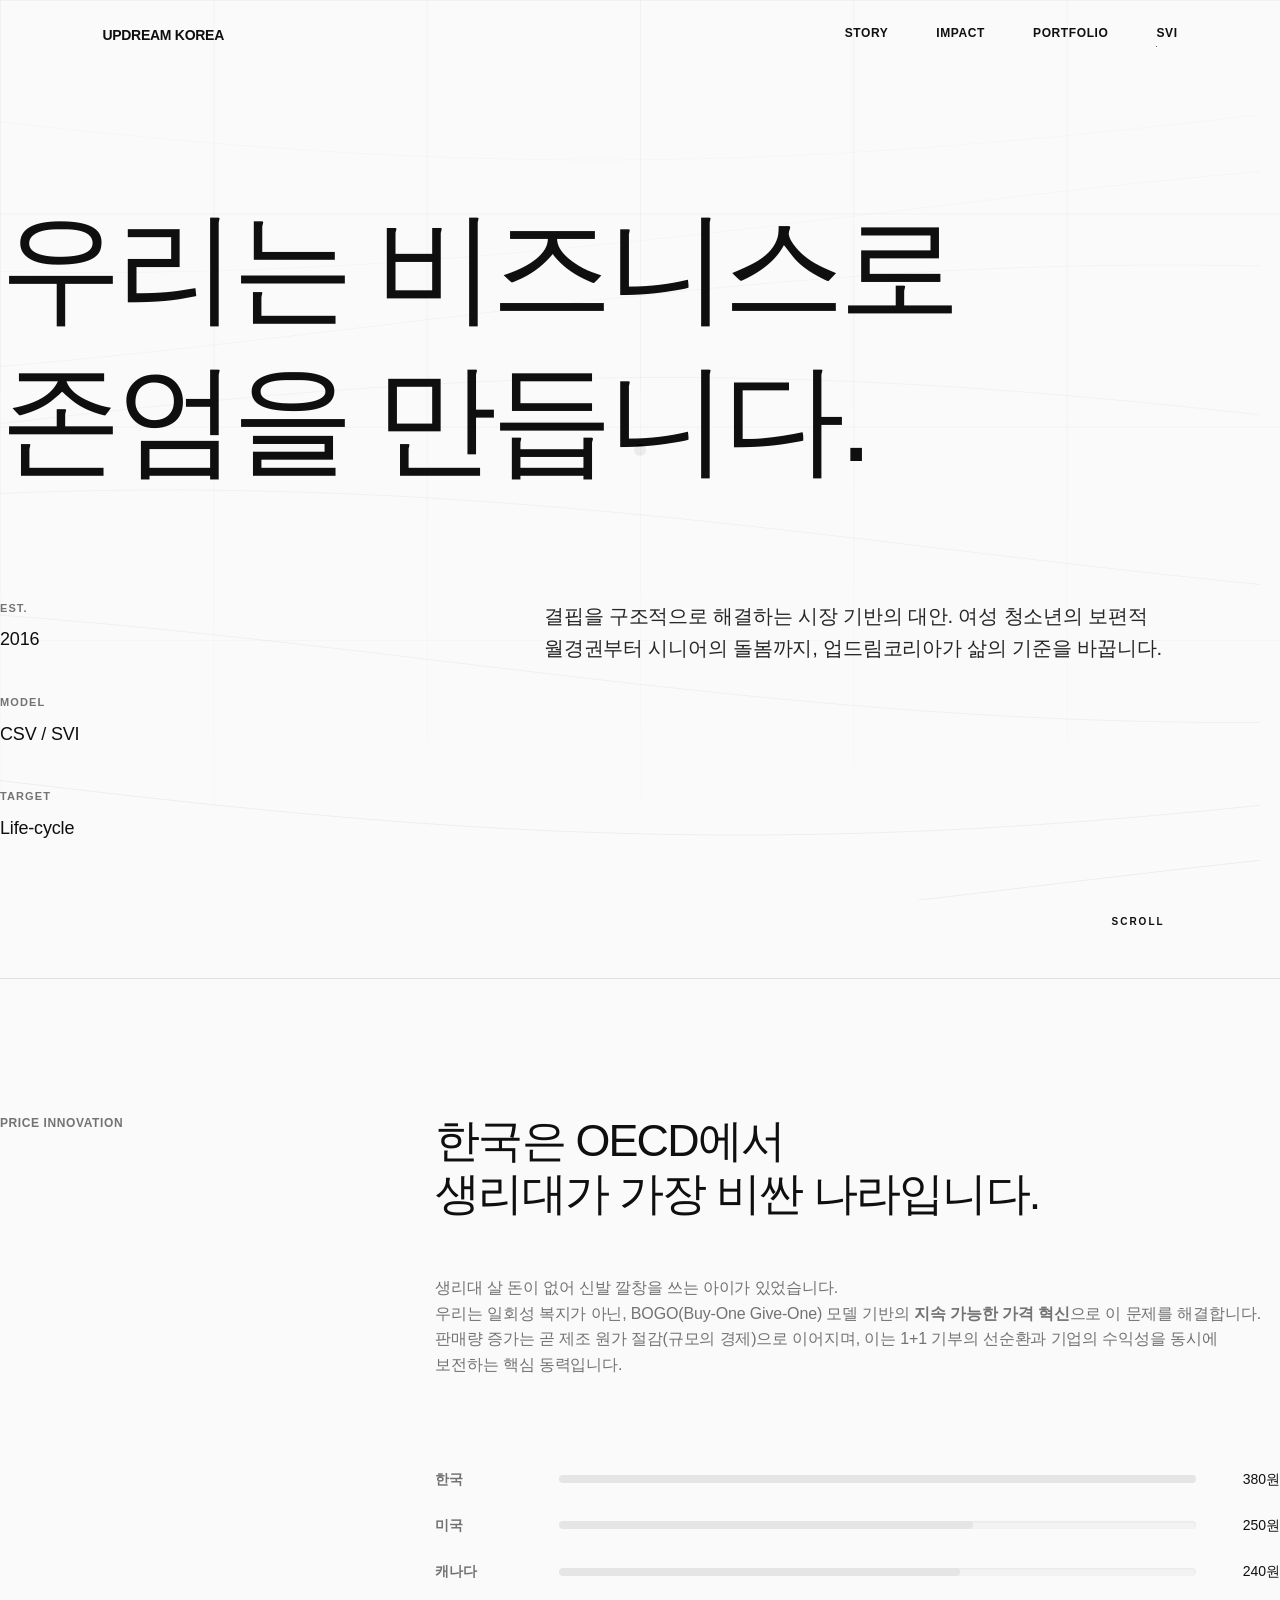
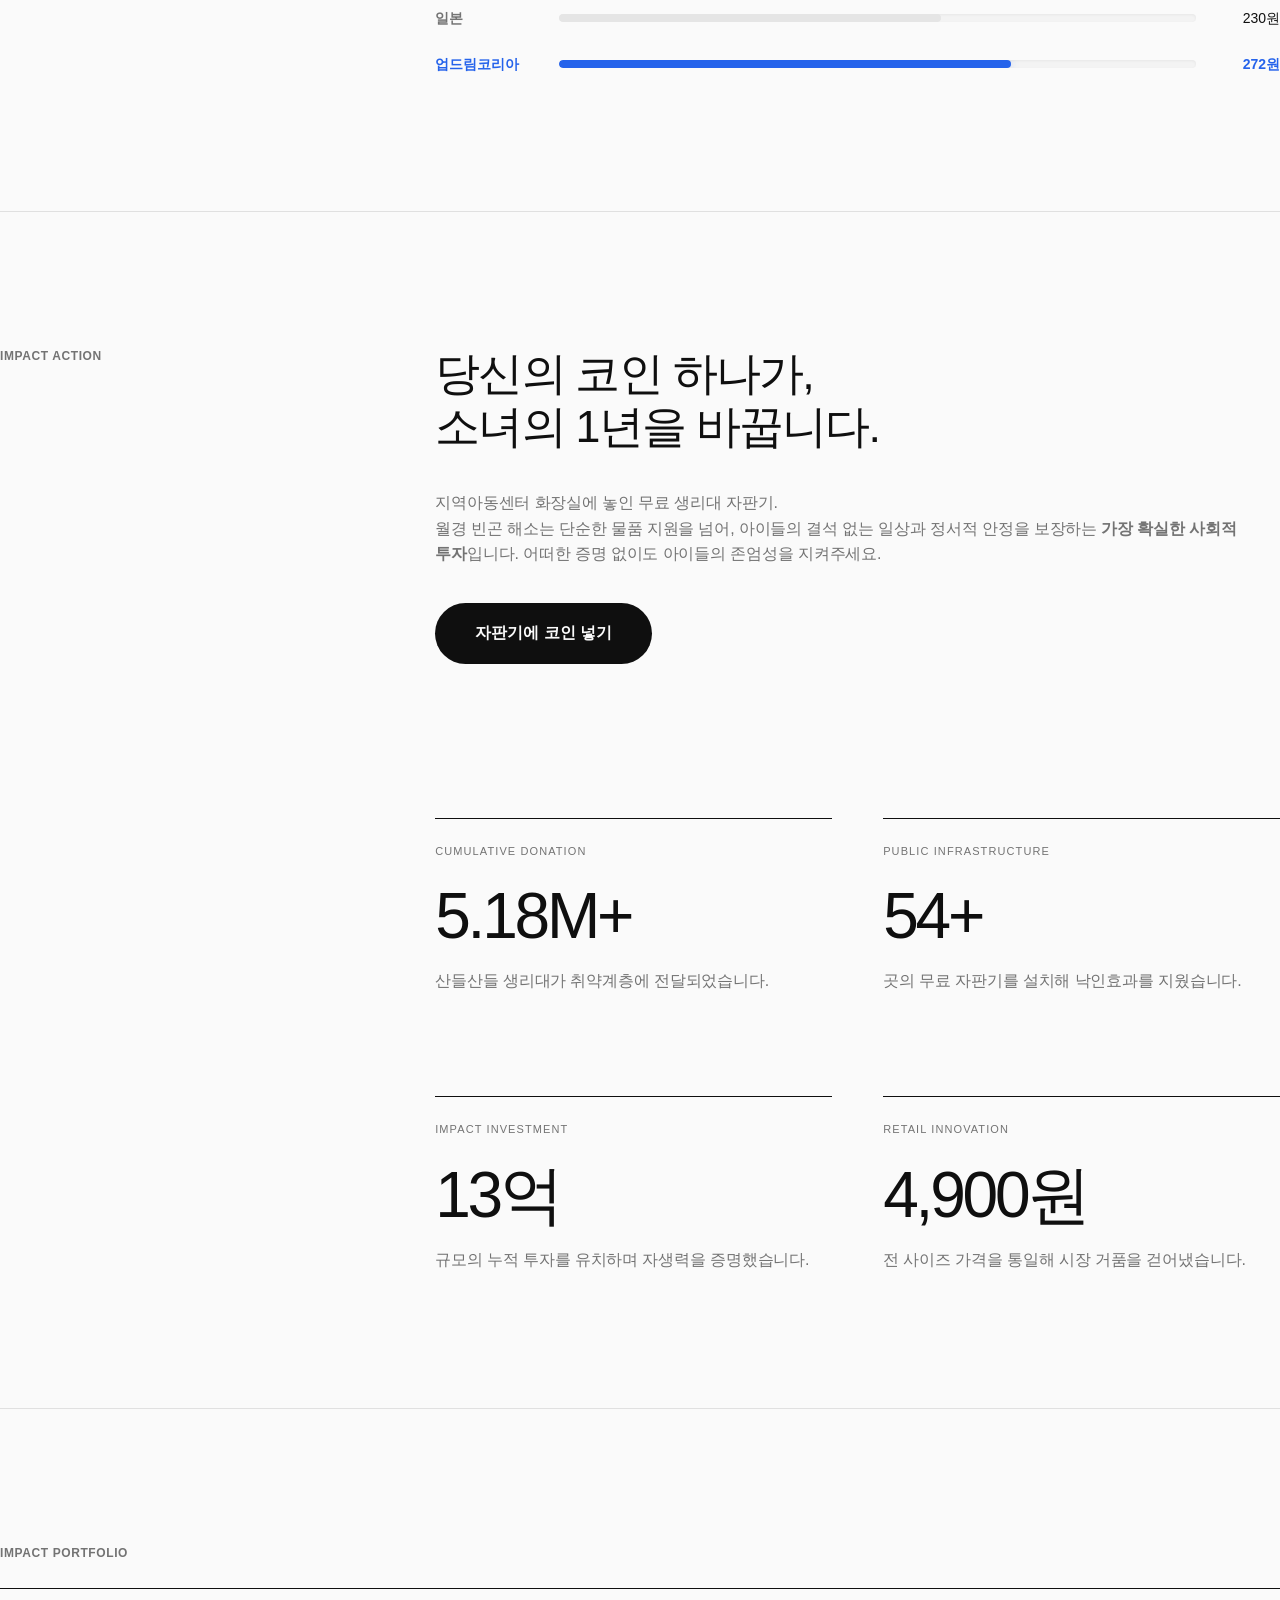
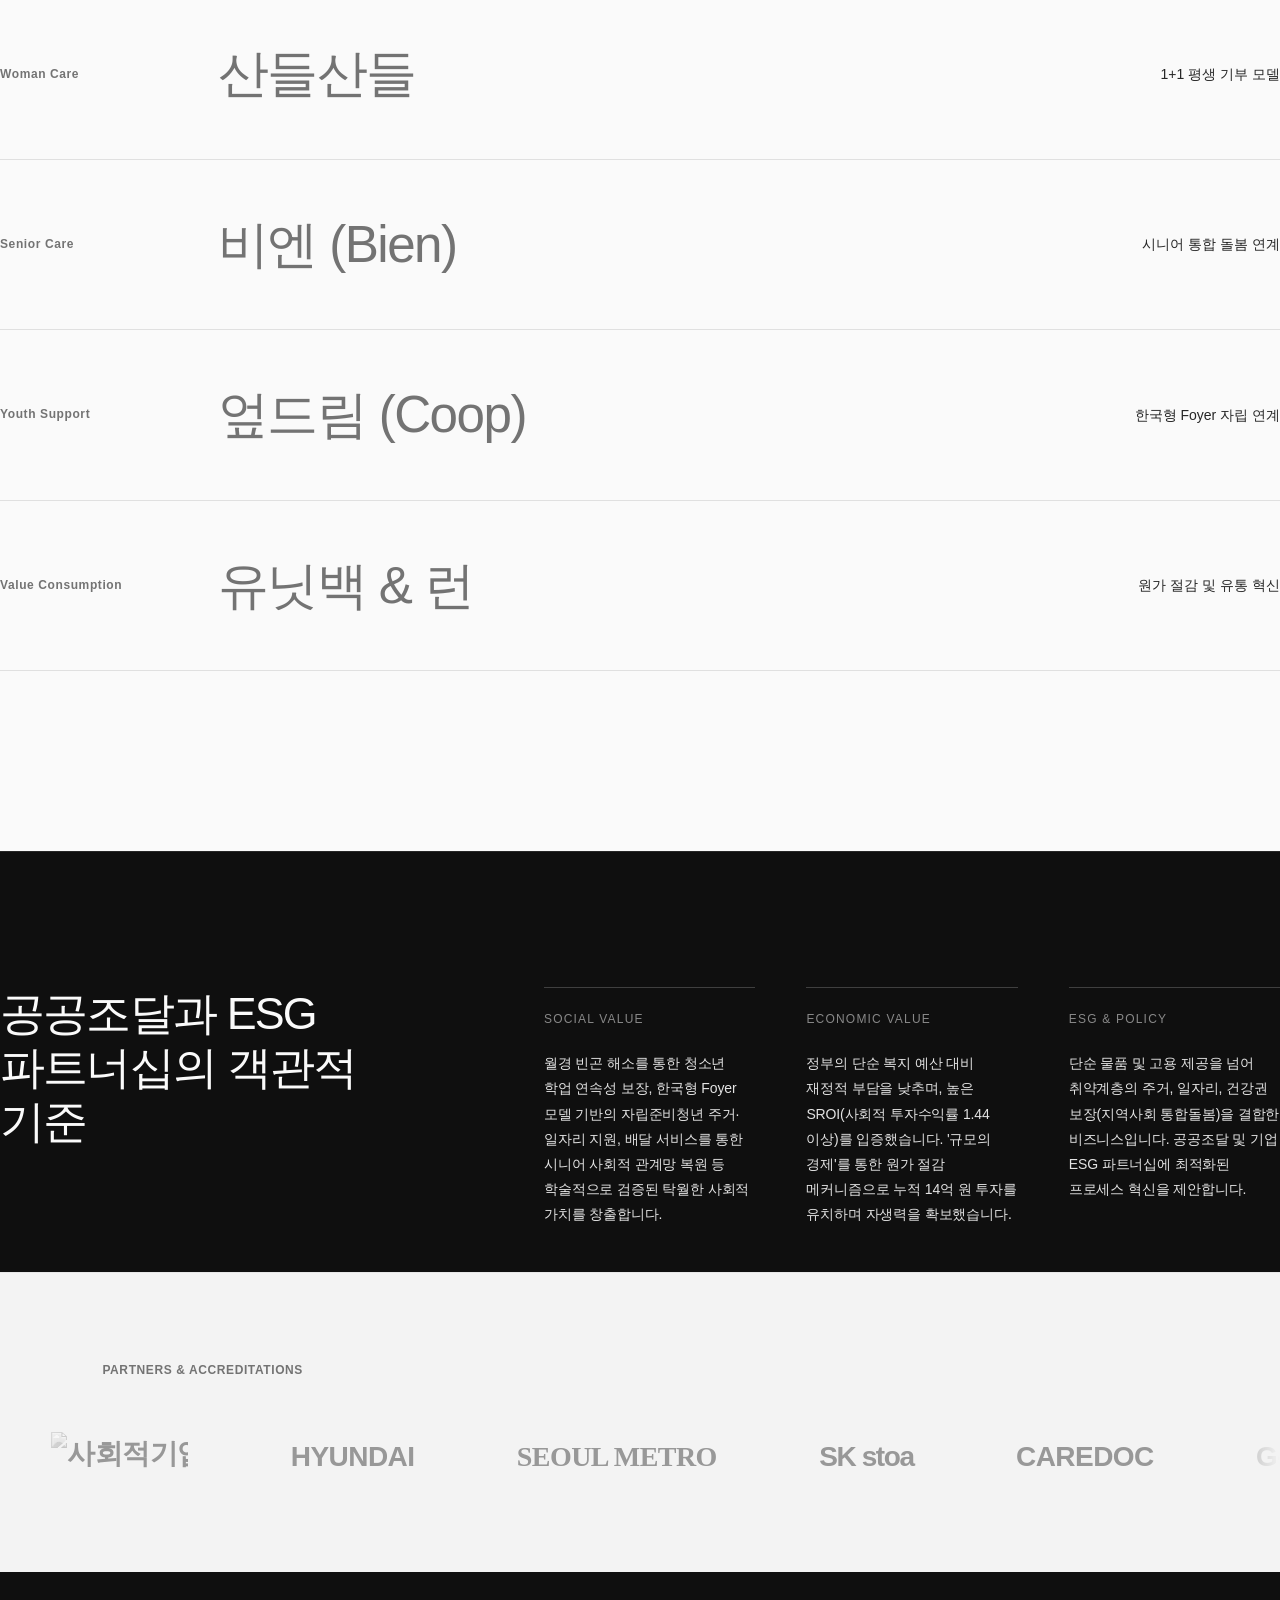
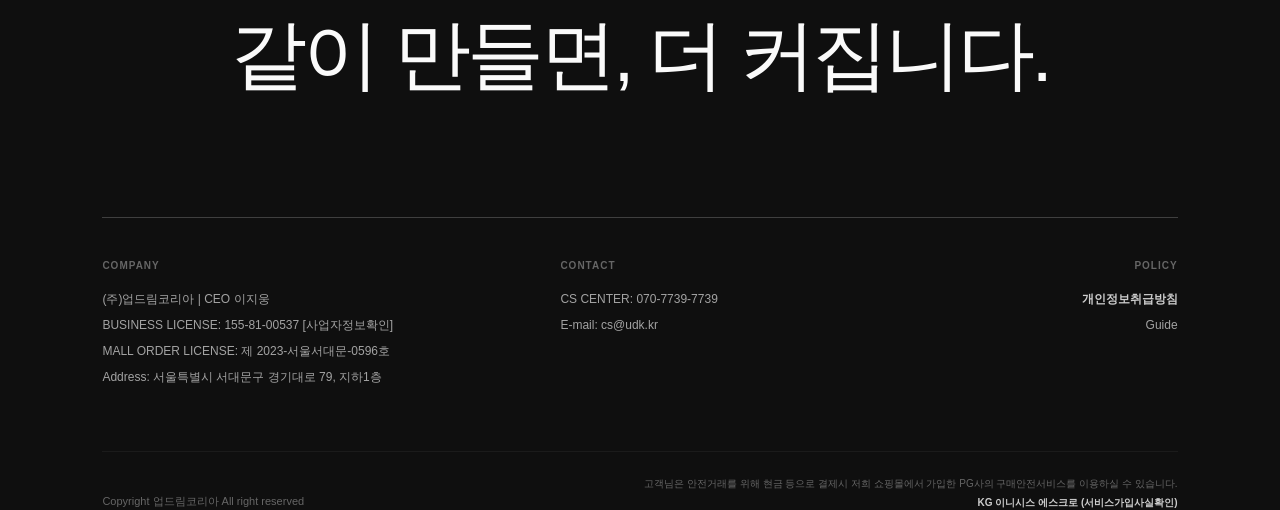
==== commit 33325d53: "Update udk.html" ====
--- a/udk.html
+++ b/udk.html
@@ -451,11 +451,11 @@
         <section class="content-section grid-container observer-target" style="padding-bottom: 20vh;">
             <div class="section-label" data-parallax="-0.05">Impact Portfolio</div>
             <div class="list-wrapper fade-in">
-                <div class="list-item custom-hover portfolio-item" data-img="https://www.sentv.co.kr/data/sentv/image/2025/12/18/sentv20251218000135.jpg">
+                <div class="list-item custom-hover portfolio-item" data-img="https://m.datanews.co.kr/data/photos/cdn/20211043/art_1635403275.jpg">
                     <div class="item-category">Woman Care</div>
                     <div class="item-title">산들산들</div>
                     <div class="item-metric">1+1 평생 기부 모델</div>
-                    <img src="https://www.sentv.co.kr/data/sentv/image/2025/12/18/sentv20251218000135.jpg" alt="산들산들" class="mobile-portfolio-img">
+                    <img src="https://m.datanews.co.kr/data/photos/cdn/20211043/art_1635403275.jpg" alt="산들산들" class="mobile-portfolio-img">
                 </div>
                 <div class="list-item custom-hover portfolio-item" data-img="https://images.squarespace-cdn.com/content/v1/61cc494289bb2f1fc3b0c2f6/1707801561807-B2YXX653QGGHNOT921ZS/KakaoTalk_Photo_2023-12-15-17-32-52+004.png">
                     <div class="item-category">Senior Care</div>
